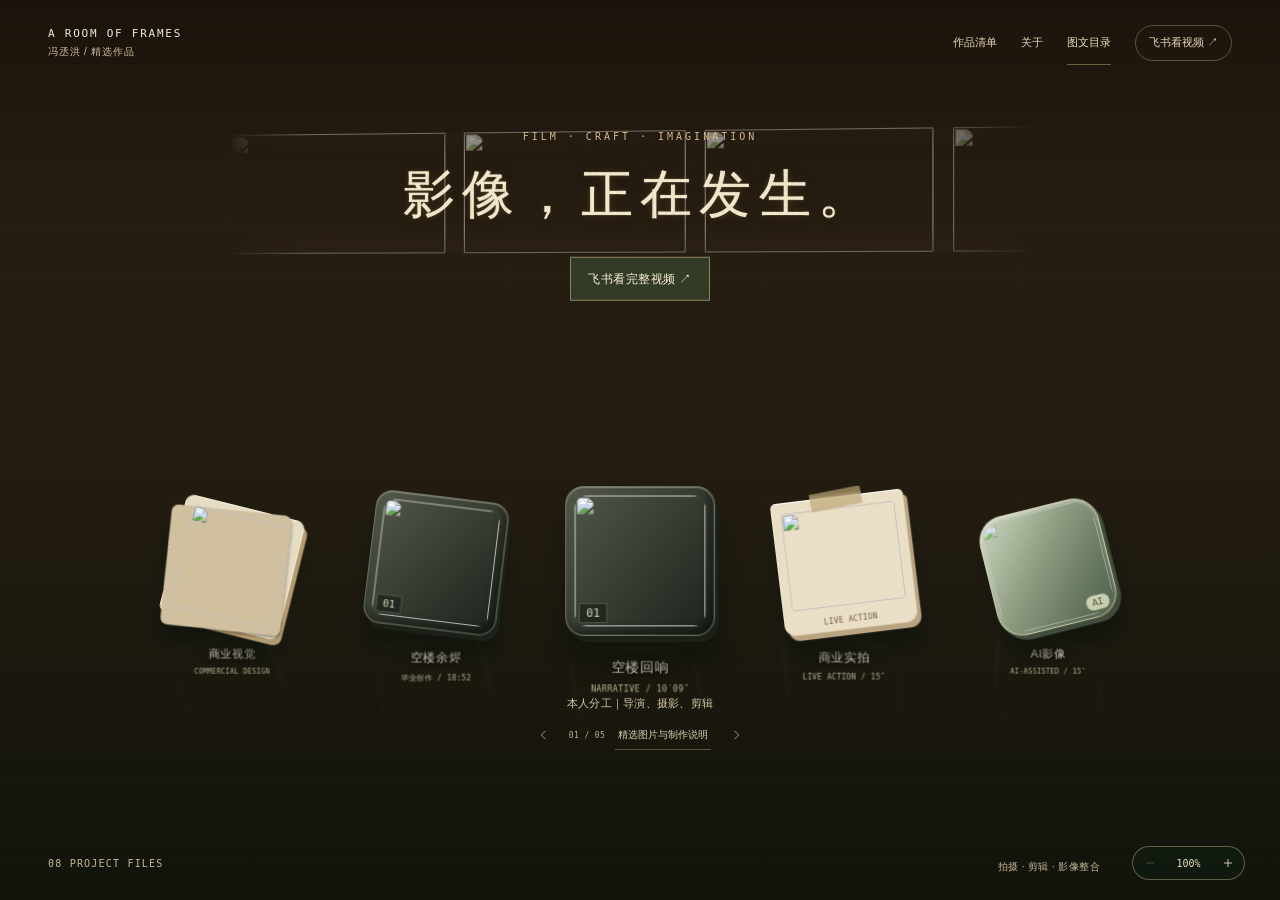
==== index.html @ 7d3e3000 "Add completed graduation film and expand Empty Building Echoes gallery" ====
<!doctype html>
<html lang="zh-CN">
<head>
<meta charset="utf-8"><meta name="viewport" content="width=device-width,initial-scale=1">
<meta name="description" content="冯丞洪的影像作品图片展：影视叙事、商业内容与真实分工，完整视频统一在飞书作品集观看。">
<meta name="robots" content="noindex,nofollow"><title>冯丞洪｜作品集</title>
<meta property="og:title" content="冯丞洪｜作品集">
<meta property="og:description" content="影视叙事、商业短视频与商品视觉，精选作品及本人分工。">
<meta property="og:type" content="website">
<meta property="og:locale" content="zh_CN">
<meta property="og:url" content="https://fengchenhhong-hub.github.io/dome/">
<meta property="og:image" content="https://fengchenhhong-hub.github.io/dome/assets/konglou-poster.jpg">
<style>
@font-face{font-family:ArchiveSerif;src:url('assets/portfolio-serif.woff2') format('woff2');font-display:swap}
:root{--night:#251f1b;--paper:#f1e8d8;--ink:#2e2a25;--muted:#736c61;--red:#8e3e32;--line:#cfc4b0;--sage:#9caa90;--serif:ArchiveSerif,'Songti SC',serif;--sans:-apple-system,BlinkMacSystemFont,'PingFang SC','Microsoft YaHei',sans-serif}
*{box-sizing:border-box}html{scroll-behavior:smooth;scroll-padding-top:85px}body{margin:0;background:var(--night);color:var(--paper);font-family:var(--sans);font-size:15px;line-height:1.75;background-image:radial-gradient(ellipse at 75% 4%,#75513d4f,transparent 38%)}button,a{-webkit-tap-highlight-color:transparent}button,input{font:inherit}a{color:inherit;text-underline-offset:5px}button{cursor:pointer}a:focus-visible,button:focus-visible{outline:3px solid #bd9b59;outline-offset:5px}button{color:inherit}img{display:block;max-width:100%}.wrap{max-width:1200px;margin:auto;padding:0 36px}.micro{font-size:10px;letter-spacing:.16em;font-weight:600}.mono{font-family:'SFMono-Regular',Consolas,monospace}.muted{color:var(--muted)}
nav{height:86px;display:flex;align-items:center;justify-content:space-between;border-bottom:1px solid #b7a38d38;gap:20px}.wordmark{text-decoration:none;display:flex;align-items:center;gap:13px;line-height:1.4}.wordmark strong{font-family:var(--serif);font-size:23px;font-weight:500}.wordmark span{font-size:9px;letter-spacing:.13em;color:#b5a795;border-left:1px solid #746657;padding-left:13px}.navlinks{display:flex;gap:27px;font-size:12px;color:#d7cbbc}.navlinks a{text-decoration:none}.navlinks a:hover{color:white}.edition{color:#ac9b86;font-size:11px}
.hero{min-height:610px;display:grid;grid-template-columns:1fr 1fr;align-items:center;gap:25px;padding:74px 0 60px;position:relative}.hero .kicker{display:flex;gap:12px;align-items:center;color:#c1a989}.kicker:before{content:'';width:28px;border-top:1px solid #b99c75}.hero h1{font-family:var(--serif);font-weight:500;font-size:clamp(40px,4.8vw,64px);line-height:1.3;letter-spacing:-.04em;margin:25px 0 23px}.hero p{font-size:14px;color:#c0b3a3;max-width:390px;margin:0 0 26px;line-height:1.95}.primary{display:inline-flex;align-items:center;justify-content:space-between;gap:38px;text-decoration:none;border-bottom:1px solid #bb9e7a;padding:7px 0 10px;font-size:13px}.primary span{font-size:22px;line-height:1}.hero .identity{color:#d9c7ad;font-size:15px;letter-spacing:.06em;margin:18px 0 -12px}.hero-foot{margin-top:33px;display:flex;gap:22px;color:#9d907f;font-size:11px}.archive{position:relative;min-height:440px;isolation:isolate}.folder{position:absolute;inset:45px 5px 14px 15px;background:#b69468;border-radius:3px 7px 7px 3px;transform:rotate(3deg);box-shadow:0 23px 45px #0005}.folder:before{content:'FCH / SELECTED WORKS';position:absolute;right:32px;top:-22px;background:#b69468;padding:6px 20px 14px;font-size:9px;letter-spacing:.13em;border-radius:6px 6px 0 0;color:#4b3824}.folder:after{content:'';position:absolute;inset:14px;border:1px solid #8e714b44}.photo{position:absolute;width:83%;top:55px;left:0;transform:rotate(-5deg);background:var(--paper);padding:9px 9px 42px;box-shadow:0 13px 30px #0005}.photo img{width:100%;height:242px;object-fit:cover;filter:saturate(.8)}.photo small{position:absolute;bottom:11px;left:15px;font:10px monospace;color:#6c6051;letter-spacing:.04em}.ticket{position:absolute;right:-8px;bottom:8px;transform:rotate(5deg);width:215px;background:#e9ddc5;color:#4b3b2b;border-left:7px solid var(--red);padding:16px 20px;box-shadow:0 6px 20px #0004}.ticket:before,.ticket:after{content:'';position:absolute;width:15px;height:15px;background:#72543b;border-radius:50%;right:-7px}.ticket:before{top:28px}.ticket:after{bottom:28px}.ticket em{font-family:var(--serif);font-size:27px;line-height:1.3;display:block;font-style:normal;margin:10px 0}.ticket .line{border-top:1px dashed #ab9679;margin:12px 0}.ticket small{font-size:10px}.clip{position:absolute;top:18px;left:50%;width:48px;height:21px;background:linear-gradient(#8b8374,#d8d0c0 40%,#5b554b);border:2px solid #4e4940;border-radius:4px;z-index:3;transform:rotate(-5deg)}.clip:before{content:'';position:absolute;left:13px;top:-17px;width:18px;height:20px;border:3px solid #a29988;border-radius:7px 7px 3px 3px}.archive-label{position:absolute;left:25px;bottom:20px;font:10px monospace;color:#543d28;letter-spacing:.07em}.stamp{color:var(--red);border:2px solid currentColor;padding:3px 10px;font-size:11px;letter-spacing:.13em;font-weight:650;transform:rotate(-7deg);display:inline-block}
.paper{color:var(--ink);background:var(--paper);position:relative;padding:35px 48px 50px;box-shadow:0 30px 75px #0003}.paper:before{content:'';position:absolute;left:20px;top:0;bottom:0;border-left:1px solid #c7b99780}.paper-top{display:flex;justify-content:space-between;align-items:center;padding:4px 0 21px;border-bottom:1px solid var(--line);gap:20px}.paper-top>span:last-child{color:var(--muted);font-size:11px}.section-title{display:flex;align-items:baseline;justify-content:space-between;gap:20px;margin:35px 0 24px}.section-title .title{display:flex;align-items:baseline;gap:17px}.section-title .n{font-size:12px;color:var(--red);font-family:monospace}.section-title h2{font-family:var(--serif);font-weight:500;font-size:30px;margin:0}.section-title .en{font-size:10px;color:#867b6b;letter-spacing:.09em}.film-stage{position:relative;border:0;background:#181b17;padding:0;width:100%;text-align:left;overflow:hidden}.film-stage img{width:100%;aspect-ratio:2.02;object-fit:cover;filter:saturate(.8)}.film-stage:after{content:'';position:absolute;inset:20% 0 0;background:linear-gradient(transparent,#070e0bd9)}.film-stage .screen-title{position:absolute;bottom:30px;left:32px;z-index:1;color:#fff8ea}.screen-title small{font:10px monospace;letter-spacing:.18em;color:#d1d2c6}.screen-title strong{font:38px var(--serif);display:block;margin-top:9px;font-weight:500}.screen-play{position:absolute;bottom:33px;right:32px;z-index:1;display:flex;gap:12px;align-items:center;color:white;font-size:12px}.play-circle{width:42px;height:42px;border:1px solid #e2dac7bb;border-radius:50%;display:grid;place-items:center;font-size:14px;transition:background .2s}.film-stage:hover .play-circle{background:#fff3}.film-detail{display:grid;grid-template-columns:1fr 1.4fr;gap:42px;margin:24px 0 34px}.film-detail h3{font-size:18px;margin:0 0 9px;font-weight:600}.meta{font-size:11px;color:var(--muted);margin:5px 0}.role-line{font-size:13px;border-top:1px solid var(--line);padding-top:13px;margin:16px 0 0}.film-detail .description{font-size:13px;margin:0;color:#625c52;line-height:1.95}.award{font-size:11px;color:var(--red);border-left:2px solid var(--red);padding-left:12px;margin-top:18px}.award strong{font-size:12px;font-weight:600;display:block}.competency{display:flex;gap:8px;flex-wrap:wrap;margin-top:16px}.competency span{font-size:10px;border:1px solid var(--line);padding:3px 9px}
.inprogress{display:grid;grid-template-columns:110px 1fr 170px;gap:26px;align-items:center;margin:30px 0 42px;padding:26px 0;border-top:1px solid var(--line);border-bottom:1px solid var(--line)}.slate{background:#31352d;color:#e1dfc8;padding:13px 12px;position:relative;aspect-ratio:1.15}.slate:before{content:'';display:block;height:14px;background:repeating-linear-gradient(120deg,#e0d9c5 0px,#e0d9c5 12px,#3b3b32 12px,#3b3b32 24px);margin:-13px -12px 14px}.slate b{font:22px var(--serif);font-weight:500}.slate small{display:block;font-size:8px;letter-spacing:.08em;margin-top:5px}.inprogress h3{font:25px var(--serif);font-weight:500;margin:0 0 3px}.inprogress p{font-size:12px;color:var(--muted);margin:3px 0}.progress-meta{align-self:center;text-align:right}.progress-meta .stamp{font-size:10px;transform:rotate(-5deg)}.progress-meta small{display:block;font-size:10px;color:var(--muted);margin-top:15px}
.commercial{border-top:1px solid var(--line);margin-top:35px;padding-top:1px}.short-grid{display:grid;grid-template-columns:1fr 1fr;gap:30px}.short{display:grid;grid-template-columns:132px 1fr;gap:19px;align-items:start}.short-poster{position:relative;padding:0;border:0;background:#332e27;overflow:hidden}.short-poster img{width:100%;aspect-ratio:9/16;object-fit:cover;transition:transform .4s}.short-poster:hover img{transform:scale(1.035)}.short-poster .play-circle{position:absolute;left:calc(50% - 21px);top:calc(50% - 21px);color:#fff;background:#0005}.short-info .micro{color:var(--red);font-size:9px;letter-spacing:.1em}.short h3{font:21px var(--serif);font-weight:500;line-height:1.6;margin:8px 0 9px}.short p{font-size:12px;color:#6b6255;line-height:1.9;margin:0 0 11px}.short .short-role{padding-top:10px;border-top:1px dashed #c7baa6;color:#463f35;font-size:11px}.label-ai{font-size:9px;border:1px solid #a99981;padding:2px 6px;display:inline-block;margin-bottom:8px;color:#75664d}
.visuals{margin-top:48px;padding-top:1px;border-top:1px solid var(--line)}.visual-intro{display:flex;justify-content:space-between;gap:45px;margin-bottom:23px;align-items:start}.visual-intro p{font-size:12px;color:#6b6255;max-width:540px;margin:0;line-height:1.9}.visual-intro .stat{white-space:nowrap;text-align:right;font-size:11px;color:var(--muted)}.stat strong{font:27px var(--serif);font-weight:500;color:var(--ink)}.gallery{display:grid;grid-template-columns:repeat(3,1fr);gap:20px}.gallery figure{margin:0}.gallery button{width:100%;padding:0;border:1px solid #d6cbb9;background:#fdf9ef;cursor:zoom-in}.gallery img{aspect-ratio:4/3;object-fit:contain;width:100%}.gallery figcaption{font-size:10px;color:var(--muted);margin-top:10px;display:flex;justify-content:space-between}.annotation{font-size:10px;color:#897e6c;margin-top:14px}.method{display:grid;grid-template-columns:1fr 2fr;gap:42px;border-top:1px solid var(--line);margin-top:38px;padding-top:24px}.method h2{font:22px var(--serif);font-weight:500;margin:0 0 8px}.method p{font-size:12px;color:#6b6255;line-height:1.9;margin:0}.method ol{list-style:none;padding:0;margin:0;display:flex;flex-wrap:wrap;gap:8px 15px;align-items:center;font-size:11px}.method li:not(:last-child):after{content:'→';padding-left:15px;color:#9b8c76}.method .tools{font-size:10px;margin-top:14px;color:#857866}.paper-bottom{margin-top:35px;padding-top:16px;border-top:1px solid var(--line);display:flex;justify-content:space-between;gap:15px;color:#8a7c67;font-size:10px}.footer{display:flex;justify-content:space-between;align-items:center;gap:30px;padding:30px 0 45px;font-size:10px;color:#a2927e}.footer a{text-decoration:none;border-bottom:1px solid #75614b}.footer p{margin:3px 0}.footer strong{font-size:11px;color:#c7b7a0;font-weight:400}
dialog{padding:0;border:1px solid #71614c;background:#1d1c19;color:var(--paper);max-width:min(1100px,95vw);width:100%;max-height:94dvh;box-shadow:0 35px 100px #0009}dialog::backdrop{background:#100e0be8}.modal-head{padding:15px 21px;border-bottom:1px solid #7c6d573d;display:flex;justify-content:space-between;align-items:center;gap:15px}.modal-head span{font-size:12px}.modal-head button{background:transparent;border:1px solid #665e50;padding:5px 12px;font-size:12px}.modal-body{display:flex;justify-content:center;min-height:100px}.modal-body img{max-height:76dvh;width:auto;object-fit:contain}.modal-note{font-size:11px;color:#b0a28f;margin:11px 20px}.modal-note a{margin-left:16px}.reduced-note{display:none}
@media(prefers-reduced-motion:reduce){html{scroll-behavior:auto}*,*:before,*:after{transition:none!important;animation:none!important}}
@media(max-width:900px){.wrap{padding:0 24px}.hero{min-height:550px;gap:20px}.archive{transform:scale(.9);transform-origin:center right}.paper{padding:28px 30px 38px}.paper:before{left:12px}.short{grid-template-columns:110px 1fr;gap:14px}.short-grid{gap:22px}.hero h1{font-size:49px}.hero p{font-size:13px}.ticket{right:-5px;width:188px}.photo img{height:210px}}
@media(max-width:650px){.wrap{padding:0 17px}nav{height:72px}.wordmark strong{font-size:21px}.wordmark span{display:none}.navlinks{font-size:11px;gap:17px}.navlinks a:last-child{display:none}.edition{display:none}.hero{grid-template-columns:1fr;gap:0;padding:37px 0 23px;min-height:0}.hero h1{font-size:44px;margin:19px 0}.hero p{max-width:350px;font-size:13px;margin-bottom:18px}.hero-foot{margin-top:20px;gap:16px}.archive{min-height:360px;transform:none;width:92%;margin:12px auto 0}.folder{inset:40px 0 17px 14px}.photo{top:49px;width:86%;padding-bottom:36px}.photo img{height:190px}.photo small{font-size:8px;bottom:11px}.ticket{width:165px;right:-8px;bottom:11px;padding:13px 14px}.ticket em{font-size:22px;margin:7px 0}.ticket small{font-size:8px}.ticket .line{margin:8px 0}.archive-label{font-size:8px;left:22px;bottom:28px}.clip{top:17px}.paper{padding:23px 20px 28px}.paper:before{left:9px}.paper-top{padding-bottom:17px;align-items:start}.paper-top .micro{font-size:9px;letter-spacing:.08em}.paper-top>span:last-child{font-size:9px;max-width:80px;text-align:right}.section-title{margin:25px 0 19px}.section-title h2{font-size:25px}.section-title .title{gap:12px}.section-title .en{font-size:8px}.film-stage img{aspect-ratio:1.5}.film-stage .screen-title{left:18px;bottom:20px}.screen-title small{font-size:8px}.screen-title strong{font-size:29px;margin-top:7px}.screen-play{right:17px;bottom:23px}.screen-play>span:first-child{display:none}.play-circle{width:35px;height:35px}.film-detail{grid-template-columns:1fr;gap:18px;margin:20px 0 25px}.film-detail h3{font-size:17px}.role-line{margin-top:12px;padding-top:10px}.film-detail .description{font-size:12px}.award{margin-top:14px}.inprogress{grid-template-columns:76px 1fr;gap:16px;padding:22px 0;margin:25px 0}.slate{padding:10px;aspect-ratio:1}.slate:before{margin:-10px -10px 10px;height:12px}.slate b{font-size:19px}.slate small{font-size:6px}.inprogress h3{font-size:23px}.inprogress p{font-size:11px}.progress-meta{grid-column:2;text-align:left;margin-top:-9px}.progress-meta .stamp{font-size:9px;transform:none;padding:2px 7px}.progress-meta small{display:inline;margin-left:9px;font-size:9px}.short-grid{grid-template-columns:1fr;gap:26px}.short{grid-template-columns:111px 1fr;gap:17px}.short h3{font-size:20px;margin:6px 0}.short p{font-size:11px}.commercial{margin-top:27px}.visuals{margin-top:32px}.visual-intro{display:block;margin-bottom:19px}.visual-intro .stat{text-align:left;margin-top:14px;font-size:10px}.stat strong{font-size:23px}.gallery{grid-template-columns:1fr;gap:20px}.gallery figcaption{font-size:11px}.annotation{font-size:9px}.method{grid-template-columns:1fr;gap:15px;margin-top:28px}.method ol{font-size:10px;gap:6px 11px}.method li:not(:last-child):after{padding-left:11px}.method .tools{font-size:9px}.paper-bottom{font-size:8px;gap:8px;margin-top:25px}.footer{align-items:start;padding:24px 0 31px;gap:18px;font-size:9px}.footer>div{max-width:200px}.modal-head{padding:12px 14px}.modal-head span{font-size:11px}.modal-note{font-size:10px}}
.cover .wrap{max-width:1400px;padding:0 55px}.cover nav,.cover main,.cover footer{display:none}.cover .hero{min-height:0;height:530px;padding:25px 0}.cover .hero h1{font-size:62px}.cover .archive{min-height:420px}.cover .hero-foot{margin-top:20px}.cover .primary{display:none}.cover .hero p{max-width:460px}.cover .hero .archive{transform:scale(.94)}.cover .hero p:not(.identity),.cover .hero-foot{display:none}.cover .hero h1{margin-top:30px}.cover .hero .identity{font-size:21px;margin:27px 0 0;color:#dbcbb5}.cover .hero .kicker{font-size:11px}.cover .hero{gap:30px}
.work-index{display:flex;gap:24px;align-items:center;flex-wrap:wrap;color:#cbbda9;padding:0 0 25px;font-size:12px}.work-index a{text-decoration:none;border-bottom:1px solid #82735c;padding:5px 0}.work-index span{font-size:10px;color:#9d8a73}.cover .work-index{display:none}@media(max-width:650px){.work-index{gap:4px 18px;padding:0 0 20px;font-size:12px}.work-index span{flex-basis:100%;margin-bottom:5px}.hero .identity{font-size:14px}.short p{font-size:13px;line-height:1.85}.short .short-role{font-size:12px}.annotation{font-size:11px}.method .tools{font-size:11px}.inprogress p{font-size:12px}.modal-head button{min-width:72px;min-height:44px}.modal-note{font-size:11px}.film-detail .description,.visual-intro p{font-size:13px}.gallery figcaption{font-size:12px}}
.cover .wrap{max-width:1840px;padding:0 70px}.cover .hero{height:400px;padding:22px 0;grid-template-columns:1fr 1fr}.cover .hero .archive{height:350px;min-height:350px;width:100%;max-width:620px;transform:none;margin:auto}.cover .photo{top:32px}.cover .photo img{height:200px}.cover .folder{inset:24px 15px 16px 20px}.cover .clip{top:0}.cover .ticket{width:195px;bottom:13px;right:0}.cover .hero .identity{font-size:26px;margin:22px 0 0}.cover .hero h1{font-size:64px;line-height:1.25;margin:22px 0 0}.cover .hero .kicker{font-size:12px}
</style>
<!-- Inlined from room.css, the editable room style source. Re-embed after editing that file. -->
<style id="room-critical-css">
.room{height:100svh;min-height:690px;position:relative;isolation:isolate;overflow:hidden;color:#f5ead8;background:#211a10}.room-backdrop{position:absolute;inset:-2%;z-index:-3;background:#271e12 url('assets/screening-room.jpg') center/cover no-repeat;transform:translate3d(var(--pan-x,0px),var(--pan-y,0px),0) scale(1.04);transition:transform 1.4s cubic-bezier(.2,.6,.2,1);will-change:transform}.room-backdrop canvas{width:100%;height:100%;display:block;opacity:0;transition:opacity .9s}.room-backdrop canvas.ready{opacity:1}.room:after{content:'';pointer-events:none;position:absolute;inset:0;z-index:-1;background:linear-gradient(#100c0785 0%,transparent 25%,#090e0625 55%,#081009b0 100%)}.room-top{position:absolute;top:0;left:0;width:100%;height:86px;padding:0 48px;display:flex;align-items:center;justify-content:space-between;gap:20px;z-index:8}.room-sign{font:11px monospace;letter-spacing:.16em;text-shadow:0 1px 8px #0009}.room-sign span{display:block;font:10px var(--sans);letter-spacing:.08em;margin-top:5px;color:#d4bfa0}.room-nav{display:flex;gap:24px;align-items:center}.room-nav button{background:none;border:0;padding:10px 0;color:#e4d3b8;font-size:11px;border-bottom:1px solid transparent}.room-nav button:hover,.room-nav button:focus-visible{border-bottom-color:#d3bc8a}.room-nav .view-toggle{border:1px solid #9d8d6680;padding:7px 13px;border-radius:30px;font-size:10px}.room-heading{position:absolute;top:24%;left:50%;transform:translate(-50%,-50%);text-align:center;white-space:nowrap;pointer-events:none}.room-heading .eyebrow{font:10px monospace;letter-spacing:.3em;color:#d3b890}.room-heading h1{font:clamp(32px,4.1vw,58px) var(--serif);font-weight:500;letter-spacing:.14em;margin:16px 0 11px;line-height:1.4;text-shadow:0 2px 12px #2b180c88}.room-heading p{font:12px var(--sans);color:#dcc4a1;letter-spacing:.12em;margin:0}.room-dock{position:absolute;top:54%;left:50%;transform:translateX(calc(-50% + var(--dock-x,0px))) translateY(var(--dock-y,0px));width:min(1070px,88%);display:flex;justify-content:space-between;align-items:start;gap:36px;perspective:1100px;transition:transform 1.2s cubic-bezier(.2,.6,.2,1)}.object{position:relative;width:152px;flex:0 1 152px;text-align:center;border:0;background:none;padding:0;overflow:visible;outline-offset:12px!important;--angle:0deg;--lift:0px;--pose-angle:var(--angle);--pose-tilt:0deg;--reflection-base-alpha:.16;--reflection-alpha:var(--reflection-base-alpha);--reflection-blur:2px}.object:nth-child(1){--angle:-7deg;transform:translateY(-10px)}.object:nth-child(2){--angle:4deg;transform:translateY(21px)}.object:nth-child(3){--angle:-3deg;transform:translateY(-5px)}.object:nth-child(4){--angle:7deg;transform:translateY(24px)}.object:nth-child(5){--angle:-5deg;transform:translateY(0)}.object-icon{display:block;height:142px;width:142px;max-width:100%;position:relative;margin:auto;transition:transform .65s cubic-bezier(.2,.9,.25,1),filter .5s;transform:rotate(var(--pose-angle)) translateY(var(--lift)) rotateX(var(--pose-tilt));transform-style:preserve-3d;filter:drop-shadow(0 21px 9px #0a110c85)}.object:hover,.object:focus-visible{--lift:-13px;--pose-angle:calc(var(--angle)*.4);--pose-tilt:4deg;--reflection-alpha:calc(var(--reflection-base-alpha)*.7);--reflection-blur:2.6px}.object:hover .object-icon,.object:focus-visible .object-icon{transform:rotate(var(--pose-angle)) translateY(var(--lift)) rotateX(var(--pose-tilt));filter:drop-shadow(0 31px 12px #0a110c75)}.object-title{display:block;font-size:13px;color:#f3e8d7;margin-top:23px;text-shadow:0 2px 6px #000c;letter-spacing:.04em;transition:transform .5s}.object-sub{font:9px monospace;letter-spacing:.06em;color:#c1b599;display:block;margin-top:4px}.object-hint{font-size:10px;color:#dbd5ae;display:block;margin-top:10px;opacity:0;transform:translateY(4px);transition:.4s}.object:hover .object-hint,.object:focus-visible .object-hint{opacity:1;transform:translateY(0)}.object-reflection{position:absolute;top:153px;left:calc(50% - 61px);height:115px;width:122px;opacity:var(--reflection-alpha);filter:blur(var(--reflection-blur));transition:opacity .65s cubic-bezier(.2,.9,.25,1),filter .65s cubic-bezier(.2,.9,.25,1);transform:scaleY(-1) skewX(-9deg);mask-image:linear-gradient(transparent 15%,#000 100%);-webkit-mask-image:linear-gradient(transparent 15%,#000 100%);pointer-events:none;z-index:-1}.object-reflection img{width:100%;height:100%;object-fit:cover;border-radius:19px;transform:rotate(var(--pose-angle)) translateY(calc(var(--lift)*.65)) rotateX(var(--pose-tilt));transform-origin:50% 50%;transition:transform .65s cubic-bezier(.2,.9,.25,1)}.icon-film{border-radius:18px;background:linear-gradient(130deg,#53584a,#1d231c);padding:8px;border:1px solid #c9c9a369;box-shadow:inset 0 1px 1px #fff5,inset -4px -5px 8px #0006,4px 6px 0 #1b2119}.icon-film img{width:100%;height:100%;object-fit:cover;border-radius:12px;filter:saturate(.75)}.icon-film:after{content:'01';position:absolute;left:12px;bottom:11px;font:11px monospace;background:#162118a8;padding:2px 6px;border:1px solid #b3bda34d;color:#e3dec6}.icon-real{padding:12px 10px 26px;border-radius:6px 6px 12px 12px;background:#eadfc6;box-shadow:4px 6px 0 #b9a380,inset 0 1px 1px #fff;}.icon-real img{width:100%;height:100%;object-fit:cover;border-radius:4px}.icon-real:before{content:'';position:absolute;width:55px;height:19px;background:#bda574aa;left:43px;top:-7px;transform:rotate(-4deg);backdrop-filter:blur(2px)}.icon-real:after{content:'LIVE ACTION';position:absolute;bottom:6px;left:0;right:0;font:8px monospace;color:#6d5b3f;letter-spacing:.05em}.icon-ai{border-radius:30px;overflow:hidden;border:1px solid #f8edbca3;padding:4px;background:linear-gradient(130deg,#b8c6a6,#5b6955);box-shadow:4px 6px 0 #414d3a,inset 0 2px 4px #fff8}.icon-ai img{border-radius:26px;width:100%;height:100%;object-fit:cover;opacity:.87}.icon-ai:before{content:'';position:absolute;inset:0;z-index:1;background:linear-gradient(130deg,#fff4,transparent 40%,#20371e33);pointer-events:none}.icon-ai:after{content:'AI';position:absolute;right:10px;bottom:8px;font:11px monospace;background:#e8ebcb;color:#495641;border-radius:8px;padding:2px 7px}.icon-visual{background:#e6dcc3;border:1px solid #faeed4;box-shadow:5px 6px 0 #b49c72;transform-origin:center;border-radius:10px;padding:10px}.icon-visual img{width:100%;height:100%;border-radius:5px;object-fit:cover}.icon-visual:before{content:'';position:absolute;inset:0;background:#d0c0a0;transform:translate(-6px,5px) rotate(-8deg);border-radius:8px;z-index:-1;box-shadow:1px 3px 3px #17160f55}.icon-production{height:128px;top:7px;transform-origin:center;border:1px solid #aaa37c;background:linear-gradient(140deg,#4b5141,#242b21);border-radius:5px;box-shadow:4px 5px 0 #182118,inset 0 1px 1px #ece5b343;padding:40px 14px 10px;text-align:left}.icon-production:before{content:'';position:absolute;left:-2px;right:-2px;top:0;height:24px;background:repeating-linear-gradient(120deg,#cabf9f 0,#cabf9f 15px,#2e3528 15px,#2e3528 30px);border:2px solid #2e3528;transform:rotate(-8deg);transform-origin:8px 50%;box-shadow:0 4px 7px #10140e88;border-radius:4px}.icon-production strong{font:25px var(--serif);font-weight:500;color:#ddd8bd}.icon-production small{display:block;font:8px monospace;color:#b4b798;margin-top:9px;letter-spacing:.04em}.production-dot{display:inline-block;width:4px;height:4px;background:#d8b16d;vertical-align:middle;margin-right:5px;border-radius:50%}.room-foot{position:absolute;left:48px;bottom:25px;right:48px;display:flex;justify-content:space-between;gap:24px;color:#c5b696;font-size:10px;letter-spacing:.04em}.room-foot span:first-child{font:10px monospace;letter-spacing:.12em}.room-hint{position:absolute;bottom:17%;left:50%;transform:translateX(-50%);font-size:10px;color:#c5c6a680;white-space:nowrap;pointer-events:none;transition:opacity .7s}.room-list{position:absolute;right:48px;top:72px;z-index:9;background:#eee4d0;color:#342e23;border:1px solid #d4bd92;padding:10px;box-shadow:0 10px 40px #0006;min-width:230px}.room-list[hidden]{display:none}.room-list button{display:block;background:transparent;border:0;text-align:left;width:100%;padding:12px 13px;font-size:12px;color:#554834}.room-list button:hover,.room-list button:focus{background:#d9c7a3}.room-list small{float:right;font-size:10px;color:#8a7757}.immersive .wrap{display:none}.immersive.list-mode .wrap{display:block}.immersive.list-mode .wrap nav,.immersive.list-mode .wrap .hero,.immersive.list-mode .wrap .work-index{display:none}.immersive.list-mode .room{height:86px;min-height:0;overflow:visible;background:#251f1b}.list-mode .room-backdrop,.list-mode .room-heading,.list-mode .room-dock,.list-mode .room-foot,.list-mode .room-hint{display:none}.immersive .modal-body{max-height:66dvh;overflow:auto}.panel-copy{padding:20px 24px 23px;border-top:1px solid #8d7d5f40;background:#eee6d6;color:#403a2d;display:grid;grid-template-columns:1fr 2fr;gap:28px}.panel-copy:empty{display:none}.panel-copy h3{font:21px var(--serif);margin:0 0 8px;font-weight:500}.panel-copy p{font-size:12px;line-height:1.8;margin:4px 0}.panel-copy small{font-size:10px;color:#81715a}.panel-copy strong{color:#845237;font-weight:500}.production-pane{padding:45px 45px 35px;background:radial-gradient(at top right,#74674a55,transparent),#262b22;width:100%;text-align:center}.production-pane .big-slate{width:110px;height:94px;margin:0 auto 30px;position:relative}.production-pane h2{font:38px var(--serif);font-weight:500;letter-spacing:.09em;margin:15px 0}.production-pane p{font-size:13px;color:#c7c1aa;margin:8px 0}.production-pane .stamp{color:#ceb17d;font-size:12px;transform:rotate(-3deg);margin:12px 0 20px}.gallery-pane{display:grid;grid-template-columns:repeat(3,1fr);gap:15px;padding:24px;background:#e9e0ce;width:100%;align-items:start}.gallery-pane figure{margin:0}.gallery-pane img{width:100%;height:auto}.gallery-pane figcaption{font-size:11px;color:#6f5d42;margin-top:10px}.room .object:focus-visible{outline:2px solid #e9d49e;border-radius:18px}.about-copy{padding:40px;max-width:650px;color:#ddd2bd}.about-copy h2{font:30px var(--serif);font-weight:500}.about-copy p{font-size:14px;line-height:1.9}.about-copy .micro{color:#ae9771}.room-paused .room-backdrop,.room-paused .room-dock{transition:none}
@media(max-width:900px){.room-dock{gap:22px;width:90%}.object{width:130px}.object-icon{width:120px;height:120px}.icon-production{height:109px}.icon-production strong{font-size:23px}.object-title{font-size:12px;margin-top:20px}.object-reflection{top:133px;left:calc(50% - 50px);width:100px;height:90px}.room-heading{top:27%}.room-nav{gap:18px}.room-top{padding:0 28px}.room-foot{left:28px;right:28px}.room-hint{bottom:14%}}
@media(max-width:650px){.room{min-height:950px;height:100svh;max-height:1100px}.room-top{height:75px;padding:0 22px}.room-sign{font-size:9px;letter-spacing:.12em}.room-sign span{font-size:9px}.room-nav{gap:15px}.room-nav button{font-size:10px;min-height:44px}.room-nav .about-btn{display:none}.room-nav .view-toggle{font-size:9px;padding:6px 10px}.room-heading{top:160px;white-space:normal;width:100%;padding:0 25px}.room-heading .eyebrow{font-size:9px}.room-heading h1{font-size:32px;letter-spacing:.1em;margin:13px 0}.room-heading p{font-size:11px;letter-spacing:.02em}.room-dock{top:282px;width:300px;max-width:92%;display:grid;grid-template-columns:1fr 1fr;gap:43px 35px;justify-items:center;transform:translateX(-50%);perspective:700px}.object{width:124px;max-width:100%;transform:none!important;--angle:0deg!important;--reflection-base-alpha:.13}.object-icon{width:106px;height:106px}.object:nth-child(2n){transform:translateY(14px)!important}.object:nth-child(5){grid-column:1/3;margin-top:-5px}.object-title{font-size:13px;margin-top:15px}.object-sub{font-size:8px}.object-hint{display:none}.object-reflection{top:115px;left:calc(50% - 44px);height:75px;width:88px}.icon-production{height:97px;top:4px;padding:36px 12px 6px}.icon-production:before{height:22px}.icon-production strong{font-size:21px}.icon-production small{font-size:7px;margin-top:6px}.icon-real{padding:9px 8px 22px}.icon-real:before{left:32px;width:44px;height:16px}.icon-real:after{font-size:7px}.icon-ai{border-radius:24px}.icon-ai img{border-radius:20px}.icon-visual{padding:8px}.room-foot{bottom:23px;left:22px;right:22px;font-size:9px;align-items:end}.room-foot span:first-child{font-size:8px;max-width:170px}.room-foot span:last-child{font-size:8px}.room-hint{display:none}.room-list{right:22px;top:67px}.panel-copy{grid-template-columns:1fr;gap:12px;padding:17px 20px}.panel-copy p{font-size:13px}.panel-copy h3{font-size:21px}.production-pane{padding:35px 20px 25px}.production-pane h2{font-size:31px}.gallery-pane{grid-template-columns:1fr;padding:18px}.gallery-pane img{max-height:340px;object-fit:contain}.gallery-pane figcaption{text-align:center;margin-bottom:12px}.immersive .modal-body{max-height:57dvh}.immersive dialog{max-height:92dvh;overflow:auto}.immersive .modal-head{position:sticky;top:0;background:#1d1c19;z-index:2}.immersive .modal-head span{font-size:11px}.immersive .modal-head button{min-width:65px;min-height:44px}.about-copy{padding:25px}.about-copy h2{font-size:26px}}
@media(prefers-reduced-motion:reduce){.room-backdrop,.room-dock,.object-icon,.object-hint,.object-reflection,.object-reflection img{transition:none!important}.room .object,.room .object:hover,.room .object:focus-visible{--lift:0px;--pose-angle:var(--angle);--pose-tilt:0deg;--reflection-alpha:var(--reflection-base-alpha);--reflection-blur:2px}.room .object .object-icon,.room .object .object-reflection img{transform:rotate(var(--angle))}}

.cover .room{display:none}

.object[data-case="film"] .icon-film img,.object[data-case="film"] .object-reflection img{object-position:67% 50%}

/* One lamp clock lights the wall, titles and grain together. */
.room-heading{filter:brightness(var(--lamp,1));color:#f4e9ce;transform:translate(calc(-50% + var(--gate-x,0px)),calc(-50% + var(--gate-y,0px)))}
.room-heading h1{position:relative;text-shadow:0 0 1px #fff7d9b3,0 0 9px #f3d59425,0 2px 12px #2b180c70}
.projection-title{filter:blur(.16px)}
.projection-grain{position:absolute;inset:0;color:transparent;pointer-events:none;user-select:none;overflow:hidden}
.projection-grain:after{content:attr(data-ink);color:transparent;background:repeating-radial-gradient(ellipse at 20% 40%,#46351cd9 0 .5px,transparent .7px 2px);background-size:7px 5px;background-position:var(--grain-x,0px) var(--grain-y,0px);-webkit-background-clip:text;background-clip:text;opacity:.27}
@media(prefers-reduced-motion:reduce){.room-heading{filter:none;transform:translate(-50%,-50%)}.projection-grain{display:none}}
/* Water-plane motion stays on the outer mask; the image mirrors the shared object pose. */
.object-reflection{transform:translateX(var(--reflection-x,0px)) scaleY(-1) skewX(calc(-9deg + var(--reflection-skew,0deg)))}
.icon-ai img,.object[data-case="ai"] .object-reflection img{object-position:50% 32%}
@media(prefers-reduced-motion:reduce){.object-reflection{transform:scaleY(-1) skewX(-9deg)}}

/* Direct HTML entry remains usable even when enhancement scripts fail. */
.room-nav .lite-entry{color:#efdfbe;font-size:11px;text-decoration:none;padding:10px 0;border-bottom:1px solid #bfa67980;white-space:nowrap;min-height:44px;display:inline-flex;align-items:center}
.room-nav .lite-entry:hover,.room-nav .lite-entry:focus-visible{color:#fff6dd;border-bottom-color:#fff0ca}
.no-script-note{position:absolute;top:88px;left:24px;right:24px;z-index:9;text-align:center;font-size:12px;color:#f4e5c8}
@media(max-width:650px){.room-nav{gap:11px}.room-nav .lite-entry{font-size:10px}.room-top{padding-left:18px;padding-right:18px}.room-sign{max-width:119px}.no-script-note{top:85px;font-size:11px}}

.room-nav a.view-toggle{display:inline-flex;align-items:center;min-height:36px;color:#e4d3b8;text-decoration:none;white-space:nowrap}

@media(min-width:651px){.room-hint{bottom:9%}}

.modal-note .domestic-watch{display:inline-flex;align-items:center;min-height:40px;padding:5px 12px;border:1px solid #b9b28c;color:#f4ebd5;border-radius:4px;background:#3e4937;text-decoration:none}.modal-note .domestic-watch:hover,.modal-note .domestic-watch:focus-visible{background:#506047}

/* Picture exhibition: video viewing stays at the established Feishu entrance. */
.room-heading{width:min(94%,760px);white-space:normal}.room-heading p{letter-spacing:.04em}.room-heading .room-watch{display:inline-flex;pointer-events:auto;align-items:center;justify-content:center;min-height:44px;margin-top:15px;padding:5px 17px;border:1px solid #c5b38799;background:#34412bd9;color:#fff2d7;text-decoration:none;font:12px var(--sans);letter-spacing:.04em}.room-heading .room-watch:hover,.room-heading .room-watch:focus-visible{background:#47563a;border-color:#f4dfa8}.room-nav .view-toggle{font-size:11px}.room-nav a{white-space:nowrap}.room-nav .lite-entry{font-size:11px}
.modal-note{display:flex;align-items:center;flex-wrap:wrap;gap:8px 16px;min-height:44px;margin:10px 20px;color:#d6c8af}.modal-note a{margin-left:0}.modal-note .domestic-watch{display:inline-flex;align-items:center;justify-content:center;min-height:44px;padding:7px 16px;border:1px solid #b9b28c;color:#fff5df;background:#3e4937;text-decoration:none}.modal-note .domestic-watch:hover,.modal-note .domestic-watch:focus-visible{background:#536347}.gallery-route-note{font-size:11px;color:#d4c4a9}.case-gallery{width:100%;min-width:0;padding:0 20px 19px;background:#191c17}.case-gallery figure{margin:0;min-width:0}.case-gallery .gallery-photo-link{display:block;margin:0 auto;max-width:900px;background:#10130f;cursor:zoom-in}.case-gallery .gallery-photo{display:block;width:100%;max-width:100%;height:auto;aspect-ratio:16/9;max-height:50dvh;object-fit:contain}.case-gallery[data-layout="portrait"] .gallery-photo-link{max-width:300px}.case-gallery[data-layout="portrait"] .gallery-photo{aspect-ratio:9/16;max-height:49dvh}.case-gallery figcaption{font-size:12px;line-height:1.7;color:#e5d6bc;text-align:center;padding:10px 4px 5px;min-height:36px}.gallery-controls{display:flex;justify-content:center;align-items:center;gap:16px;margin:5px 0 13px}.gallery-controls button{min-height:42px;min-width:66px;background:transparent;border:1px solid #7c745b;color:#eadcbd;font-size:12px;padding:6px 12px}.gallery-controls button:hover,.gallery-controls button:focus-visible{background:#36412d}.gallery-count{font:11px monospace;color:#c3b18c;min-width:45px;text-align:center}.gallery-thumbs{display:grid;grid-template-columns:repeat(4,minmax(0,1fr));gap:10px;max-width:900px;margin:0 auto}.gallery-thumbs button{min-width:0;padding:0;background:#24271f;border:1px solid #6a644f;color:#dfd0b2;text-align:left}.gallery-thumbs img{display:block;aspect-ratio:16/9;width:100%;height:auto;max-height:95px;object-fit:cover}.gallery-thumbs span{display:block;padding:6px 8px;font-size:11px;line-height:1.5;overflow-wrap:anywhere}.gallery-thumbs button[aria-pressed="true"]{border-color:#ecd6a5;outline:1px solid #ecd6a5}.gallery-thumbs button:focus-visible,.gallery-controls button:focus-visible{outline:2px solid #f5e3b4;outline-offset:3px}.gallery-pane button{display:block;width:100%;border:0;background:none;padding:0;color:inherit;cursor:zoom-in}.gallery-pane button:focus-visible{outline:2px solid #805f38;outline-offset:4px}.image-original-link{font-size:12px}.more-films{margin:30px 0;display:grid;grid-template-columns:repeat(3,minmax(0,1fr));gap:20px}.more-film{min-width:0}.more-film button{display:block;width:100%;padding:0;border:0;background:#292c23;color:inherit;text-align:left}.more-film img{width:100%;aspect-ratio:16/9;object-fit:cover}.more-film h3{font:22px var(--serif);font-weight:500;margin:12px 0 4px}.more-film p{font-size:12px;color:#6b6255;line-height:1.85;margin:5px 0}.more-film .role-line{font-size:11px}.more-film .film-open{display:block;font-size:11px;color:#eee0c3;padding:9px 12px}.more-film button:hover .film-open,.more-film button:focus-visible .film-open{background:#425039}
@media(max-width:650px){.room-top{gap:10px}.room-sign{max-width:100px}.room-nav{gap:9px}.room-nav .view-toggle{font-size:10px;padding:6px 9px;min-height:44px}.room-nav .lite-entry{font-size:10px}.room-heading{top:162px;padding:0 20px}.room-heading p{font-size:11px;letter-spacing:0}.room-heading .room-watch{font-size:11px;min-height:42px;margin-top:12px;padding:4px 13px}.room-heading h1{margin-bottom:8px}.room-dock{top:307px}.room{min-height:980px}.modal-note{margin:9px 14px;gap:7px 12px}.gallery-route-note{font-size:11px}.case-gallery{padding:0 13px 15px}.case-gallery .gallery-photo{max-height:34dvh}.case-gallery[data-layout="portrait"] .gallery-photo{max-height:36dvh}.gallery-thumbs{grid-template-columns:repeat(2,minmax(0,1fr));gap:9px}.gallery-thumbs img{max-height:85px}.gallery-thumbs span{font-size:11px}.case-gallery figcaption{font-size:12px}.gallery-controls{margin:3px 0 10px;gap:12px}.gallery-controls button{min-height:44px}.more-films{grid-template-columns:1fr;gap:25px}.more-film h3{font-size:23px}.more-film p{font-size:13px}.immersive .modal-body{max-height:55dvh}.immersive .modal-head{position:sticky;top:0;z-index:3}}
@media(max-width:380px){.room-sign{max-width:89px}.room-sign span{font-size:8px}.room-nav{gap:7px}.room-nav .view-toggle{font-size:9px;padding-inline:7px}.room-nav .lite-entry{font-size:9px}.room-nav button{font-size:9px}}

.gallery-thumb-section+.gallery-thumb-section{margin-top:20px;padding-top:15px;border-top:1px solid #726a514d}.gallery-thumb-section h4{font-size:12px;color:#e5d4b1;font-weight:500;letter-spacing:.04em;max-width:900px;margin:9px auto 12px}.gallery-thumb-section:only-child h4{margin-top:0}.commercial-poster{display:grid;grid-template-columns:180px 1fr;gap:25px;align-items:center;margin-top:24px}.commercial-poster button{padding:0;border:0;background:#eee8d8;cursor:zoom-in}.commercial-poster img{width:100%;max-height:260px;object-fit:contain}.commercial-poster h3,.visual-project h3{font:22px var(--serif);font-weight:500;margin:8px 0}.commercial-poster p,.visual-project>p{font-size:12px;color:#6b6255;line-height:1.85}.visual-project{margin-top:30px;padding-top:22px;border-top:1px solid var(--line)}.bracelet-gallery{grid-template-columns:repeat(2,minmax(0,1fr));max-width:700px;margin-top:18px}
@media(max-width:650px){.commercial-poster{grid-template-columns:112px 1fr;gap:18px}.commercial-poster h3,.visual-project h3{font-size:21px}.commercial-poster p,.visual-project>p{font-size:13px}.bracelet-gallery{grid-template-columns:1fr}.gallery-thumb-section h4{font-size:12px}}

</style>

<style data-source="preview.css?v=12r3">
.room-world{position:absolute;inset:0;isolation:isolate;transform-origin:50% 50%;will-change:transform}.room-top{z-index:30}.room-foot{z-index:25}.room-list{z-index:40}.room-hint{display:none!important}.room-world .room-heading{z-index:5}.room-world .room-dock{z-index:6}.room-world .room-backdrop{z-index:0}.room-watch{position:relative;z-index:3}.room-world .room-dock .object{transform-style:preserve-3d} @media(prefers-reduced-motion:reduce){.room-world{will-change:auto}}

.room::after{display:none}.room-world::after{content:'';pointer-events:none;position:absolute;inset:0;background:linear-gradient(#100c0785 0%,transparent 25%,#090e0625 55%,#081009b0 100%);z-index:1;pointer-events:none}

</style><style data-source="projection.css?v=12r3">
/* Light-memory layer: photographs projected into the quiet wall, not new objects. */
/* Behind the headline: brighter than before, with soft edges rather than a wall panel. */
.memory-projection{position:absolute;left:18%;width:60%;top:14%;height:120px;z-index:2;overflow:hidden;pointer-events:auto;opacity:.61;mix-blend-mode:screen;filter:saturate(.56) sepia(.12) contrast(1.14);transform:perspective(1100px) rotateY(-4deg) skewY(-.4deg);transform-origin:0 50%;mask-image:linear-gradient(90deg,transparent,#000 10%,#000 87%,transparent);-webkit-mask-image:linear-gradient(90deg,transparent,#000 10%,#000 87%,transparent)}
.memory-projection::after{content:'';position:absolute;inset:0;background:linear-gradient(180deg,#211a1050,transparent 17%,transparent 80%,#211a1060);pointer-events:none}
.memory-projection-track{height:100%;display:flex;width:max-content;animation:studio-memory-scroll var(--memory-duration,36s) linear infinite;will-change:transform}
.memory-projection-strip{height:100%;display:flex;gap:18px;padding-right:18px;flex:none}
.memory-frame{display:block;height:100%;width:var(--memory-frame-width,210px);padding:0;border:0;border-radius:1px;background:transparent;flex:none;cursor:pointer;overflow:hidden;transition:filter .22s,opacity .22s}
.memory-frame img{display:block;height:100%;width:100%;object-fit:cover;border:0;opacity:1;filter:blur(.12px);pointer-events:none}
.memory-frame:hover,.memory-frame:focus-visible{filter:brightness(1.35);outline:1px solid #ead6aa;outline-offset:-1px}
.memory-projection.is-paused .memory-projection-track{animation-play-state:paused}
.memory-projection.is-unavailable,.list-mode .memory-projection,.chapter-mode .memory-projection{display:none}
@keyframes studio-memory-scroll{to{transform:translate3d(-50%,0,0)}}
/* The projected letters lose light only inside the passing pointer's soft shadow.
   h1 owns both the title and grain, so neither can remain above the occlusion. */
.room-heading .projection-copy-shadowed{mask-image:radial-gradient(ellipse var(--projection-shadow-rx,38px) var(--projection-shadow-ry,38px) at var(--projection-shadow-x,-1000px) var(--projection-shadow-y,-1000px),transparent 0%,#0000000a 28%,#00000050 58%,#000 100%);-webkit-mask-image:radial-gradient(ellipse var(--projection-shadow-rx,38px) var(--projection-shadow-ry,38px) at var(--projection-shadow-x,-1000px) var(--projection-shadow-y,-1000px),transparent 0%,#0000000a 28%,#00000050 58%,#000 100%);mask-repeat:no-repeat;-webkit-mask-repeat:no-repeat}
.studio-lamp-switch{position:absolute;z-index:9;padding:0;border:0;background:transparent;border-radius:16%;cursor:pointer;touch-action:manipulation;outline-offset:4px}
.studio-lamp-switch:focus-visible{outline:1px solid #f5e5bf}
/* Match the photographed shade opening (about 78 x 8 source pixels), not a bulb sphere. */
.lamp-source-halo{position:absolute;left:20%;top:76%;width:60%;height:8%;border-radius:50%;background:radial-gradient(ellipse,#f3d8a580 0%,#e9c68142 45%,transparent 76%);filter:blur(.4px);opacity:0;transition:opacity .3s ease;pointer-events:none}
.studio-lamp-switch:hover .lamp-source-halo{opacity:.4}
.room[data-light-mode='cool'] .lamp-source-halo{background:radial-gradient(ellipse,#d8f7efb8 0%,#8ac9bf85 42%,transparent 77%);opacity:.85}
.studio-lamp-wash{position:absolute;inset:0;z-index:1;pointer-events:none;opacity:0;background:radial-gradient(ellipse var(--lamp-wash-width,130px) var(--lamp-wash-height,220px) at var(--lamp-wall-x,89%) var(--lamp-spill-y,35%),#327e7f50,transparent 76%),radial-gradient(ellipse var(--lamp-pool-width,145px) var(--lamp-pool-height,65px) at var(--lamp-wall-x,89%) var(--lamp-pool-y,85%),#53a3a538,transparent 80%);mask-image:linear-gradient(180deg,transparent 0,transparent calc(var(--lamp-wall-y,20%) - 5px),#000 calc(var(--lamp-wall-y,20%) + 12px),#000 100%);-webkit-mask-image:linear-gradient(180deg,transparent 0,transparent calc(var(--lamp-wall-y,20%) - 5px),#000 calc(var(--lamp-wall-y,20%) + 12px),#000 100%);mix-blend-mode:color;transition:opacity .9s ease}
.room[data-light-mode='cool'] .studio-lamp-wash{opacity:1}
.lamp-mobile-art{display:none}
.studio-sr-only{position:absolute!important;width:1px!important;height:1px!important;padding:0!important;overflow:hidden!important;clip-path:inset(50%)!important;white-space:nowrap!important;border:0!important}
.studio-motion-paused .room-backdrop,.studio-motion-paused .room-heading,.studio-motion-paused .object-reflection,.studio-motion-paused .object-reflection img{transition:none!important}
@media(max-width:900px){.memory-projection{left:13%;width:65%;opacity:.57}}
@media(max-width:650px){.memory-projection{left:7%;width:86%;opacity:.48;transform:skewY(-.4deg)}.memory-projection-strip{gap:10px;padding-right:10px}.studio-lamp-switch.is-mobile-lamp{border-radius:0;outline-offset:0;overflow:visible}.lamp-mobile-art{display:block;position:absolute;top:var(--mobile-art-top,-92px);left:0;width:100%;height:var(--mobile-art-height,132.82px);pointer-events:none;background:url('assets/screening-room.jpg') 88.5621% 0/1177.4648% 409.1304% no-repeat;mask-image:linear-gradient(90deg,transparent,#000 17%,#000 83%,transparent);-webkit-mask-image:linear-gradient(90deg,transparent,#000 17%,#000 83%,transparent)}.studio-lamp-switch.is-mobile-lamp .lamp-source-halo{left:23.24%;top:var(--mobile-glow-top,31.58px);width:53.52%;height:var(--mobile-glow-height,4.62px)}}

@media(prefers-reduced-motion:reduce){.memory-projection-track{animation:none!important;transform:none!important}.studio-lamp-wash,.lamp-source-halo{transition:none}.memory-projection{opacity:.52}}

</style><style data-source="studio-controls.css?v=12r3">
/* Preserve the v10 room; only the work-selection band gains a shallow arc. */
.studio-enhanced .room-world{position:absolute;inset:0;transform-origin:0 0;transform:translate3d(var(--scene-x,0px),var(--scene-y,0px),0) scale(var(--scene-scale,1));transition:transform .18s cubic-bezier(.16,1,.3,1);touch-action:pan-y}
.studio-enhanced .room-dock{display:block;top:54%;left:50%;height:218px;width:min(1080px,94%);max-width:none;transform:translateX(calc(-50% + var(--dock-x,0px))) translateY(var(--dock-y,0px));perspective:1300px;isolation:isolate}
.studio-enhanced .room-dock>.object{position:absolute;top:0;left:50%;width:152px;max-width:none;margin:0;--angle:var(--arc-angle,0deg)!important;--pose-angle:var(--angle);z-index:var(--arc-depth,1);transform:translateX(calc(-50% + var(--arc-x,0px))) translateY(var(--arc-y,0px)) scale(var(--arc-scale,1))!important;transform-origin:50% 0;transition:transform .6s cubic-bezier(.16,1,.3,1);opacity:1;filter:none;cursor:pointer}
.studio-enhanced .room-dock>.object:hover,.studio-enhanced .room-dock>.object:focus-visible{--lift:-5px;--pose-angle:calc(var(--angle)*.75);--pose-tilt:2deg}
.studio-enhanced .room-dock>.object[data-arc-hidden=true]{visibility:hidden;pointer-events:none}
.studio-enhanced .object-icon{height:142px;width:142px}
.studio-enhanced .object-title{margin-top:19px}
.studio-enhanced .object-sub{font-size:8px;letter-spacing:.045em}
.studio-enhanced .object-hint{display:none}
.studio-enhanced .object-reflection{top:153px;left:calc(50% - 61px);height:115px;width:122px}
.studio-enhanced .room-dock>.object:focus-visible{outline:1px solid #eee1b5;outline-offset:10px!important;border-radius:3px}
.studio-selection{position:absolute;top:calc(54% + 208px);left:50%;width:min(680px,82%);transform:translateX(-50%);text-align:center;color:#e7d7b9;pointer-events:auto;z-index:4}
.studio-selected-title{font:12px var(--sans);letter-spacing:.06em;margin:0 0 6px;color:#f3e4c9}
.studio-selected-role{font:11px/1.65 var(--sans);letter-spacing:.025em;margin:0;color:#d8c8a9;min-height:19px}
.studio-selection-actions{display:flex;align-items:center;justify-content:center;gap:10px;margin-top:7px}
.studio-selection button{color:#ddd1b3;background:none;border:0;cursor:pointer;min-height:30px}
.studio-selection .studio-case-detail{font:10px var(--sans);padding:5px 3px;border-bottom:1px solid #cbbb9061}
.studio-selection .studio-case-detail:hover,.studio-selection .studio-case-detail:focus-visible{color:#fff0cf;border-bottom-color:#f2dfaf}
.studio-card-step{display:inline-flex;align-items:center;justify-content:center;width:30px;padding:0;opacity:.85}
.studio-card-step:hover,.studio-card-step:focus-visible{opacity:1}
.studio-card-count{font:8px monospace;color:#bcb294;letter-spacing:.05em}
.studio-motion-toggle{margin-top:6px;padding-top:12px!important;border-top:1px solid #b9aa7740!important;color:#e3d5ad!important}
.studio-zoom{position:absolute;right:35px;bottom:20px;display:flex;align-items:center;gap:0;z-index:12;border:1px solid #cfc29569;border-radius:24px;background:#11201582;color:#e7dcc0;overflow:hidden}
.studio-zoom button{border:0;background:transparent;color:inherit;font:10px monospace;min-width:33px;min-height:32px;padding:5px 7px;display:inline-flex;align-items:center;justify-content:center;cursor:pointer}
.studio-zoom .studio-zoom-reset{min-width:45px}
.studio-zoom button:hover,.studio-zoom button:focus-visible{background:#59644159;color:#fff2d2}
.studio-zoom button:disabled{opacity:.32;cursor:default;background:none}
.studio-enhanced .room-foot{right:180px}
.studio-sr-only{position:absolute!important;width:1px!important;height:1px!important;padding:0!important;margin:-1px!important;overflow:hidden!important;clip:rect(0,0,0,0)!important;white-space:nowrap!important;border:0!important}
.list-mode .studio-selection,.list-mode .studio-zoom{display:none}
.studio-motion-paused .room-dock,.studio-motion-paused .room-backdrop,.studio-motion-paused .object-icon,.studio-motion-paused .object-reflection img{transition:none!important}
.studio-motion-paused .object:hover,.studio-motion-paused .object:focus-visible{--lift:0px;--pose-tilt:0deg;--pose-angle:var(--angle)}
.studio-reduced-motion .room-world,.studio-reduced-motion .room-dock,.studio-reduced-motion .room-dock>.object{transition:none!important}
@media(max-width:1000px) and (min-width:651px){.studio-enhanced .room-dock>.object{width:130px}.studio-enhanced .object-icon{height:120px;width:120px}.studio-enhanced .object-reflection{top:133px;left:calc(50% - 50px);height:90px;width:100px}.studio-selection{top:calc(54% + 195px);width:66%}.studio-selected-role{font-size:10px}.studio-enhanced .room-foot span:last-child{display:none}}
@media(max-width:650px){.room.studio-enhanced{min-height:850px;max-height:none}.studio-enhanced .room-dock{top:53%;width:100%;height:184px;display:block;max-width:none;gap:0;transform:translateX(-50%);perspective:950px}.studio-enhanced .room-dock>.object{width:124px;max-width:none;--reflection-base-alpha:.13;grid-column:auto}.studio-enhanced .object-icon{height:112px;width:112px}.studio-enhanced .icon-production{height:103px;padding-top:37px}.studio-enhanced .object-reflection{top:122px;left:calc(50% - 47px);height:83px;width:94px}.studio-enhanced .object-title{font-size:12px;margin-top:17px}.studio-enhanced .object-sub{font-size:7px;white-space:nowrap}.studio-selection{top:calc(53% + 181px);width:min(320px,86%)}.studio-selected-title{font-size:11px}.studio-selected-role{font-size:10px;line-height:1.6;min-height:32px}.studio-selection-actions{gap:7px;margin-top:4px}.studio-selection button{min-height:38px}.studio-selection .studio-case-detail{font-size:10px}.studio-card-step{width:36px}.studio-zoom{right:18px;bottom:20px}.studio-zoom button{min-height:38px;min-width:34px}.studio-zoom .studio-zoom-reset{min-width:43px}.studio-enhanced .room-foot{right:155px;left:20px}.studio-enhanced .room-foot span:last-child{display:none}}
@media(prefers-reduced-motion:reduce){.studio-enhanced .room-world,.studio-enhanced .room-dock,.studio-enhanced .room-dock>.object{transition:none!important}}

/* The card already names the current project; avoid a second visible title. */
.studio-selected-title{position:absolute;width:1px;height:1px;overflow:hidden;clip-path:inset(50%)}

/* A paused/reduced-motion room still selects and opens, without hover lifting. */
.studio-motion-paused.studio-enhanced .room-dock>.object:hover,.studio-motion-paused.studio-enhanced .room-dock>.object:focus-visible,.studio-reduced-motion.studio-enhanced .room-dock>.object:hover,.studio-reduced-motion.studio-enhanced .room-dock>.object:focus-visible{--lift:0px;--pose-angle:var(--angle);--pose-tilt:0deg}
@media(prefers-reduced-motion:reduce){.studio-enhanced .room-dock>.object:hover,.studio-enhanced .room-dock>.object:focus-visible{--lift:0px;--pose-angle:var(--angle);--pose-tilt:0deg}}

</style><style data-source="chapter-view.css?v=12r3">
/* An image-led chapter replaces the image dialog; the room remains the entrance. */
.chapter-view[hidden]{display:none!important}
body.chapter-mode{background:#eee5d5;color:#2e2a25;background-image:none}
.chapter-mode .room,.chapter-mode>.wrap{display:none!important}
.chapter-view{min-height:100svh;background:#f1e8d8;color:#2e2a25;padding-bottom:1px;overflow-wrap:anywhere}
.chapter-toolbar{position:relative;background:#eee5d5;border-bottom:1px solid #cfc4b0}
.chapter-toolbar-inner{max-width:1180px;margin:auto;min-height:75px;padding:0 42px;display:flex;align-items:center;justify-content:space-between;gap:25px}
.chapter-toolbar-label{font:11px var(--sans);letter-spacing:.12em;color:#6a6254}
.chapter-back{display:inline-flex;align-items:center;gap:10px;min-height:44px;padding:7px 0;border:0;background:transparent;color:#35432f;font-size:13px;text-align:left;cursor:pointer}
.chapter-back::before{content:'';width:14px;height:10px;border-left:1px solid currentColor;border-bottom:1px solid currentColor;transform:rotate(45deg) scale(.7);margin-right:2px}
.chapter-back:hover{color:#6b4932}
.chapter-view .chapter-toolbar-watch{font-size:12px;min-height:38px;padding:6px 13px;background:transparent;border:1px solid #a39d85;color:#35432f}
.chapter-nav{height:auto;min-height:53px;margin:0 auto;border:0;max-width:1180px;padding:0 42px;display:flex;align-items:center;justify-content:flex-start;gap:28px;overflow-x:auto;scrollbar-width:thin}
.chapter-nav button{flex:none;border:0;border-bottom:2px solid transparent;background:transparent;color:#6a6254;padding:12px 0 10px;min-height:49px;font-size:12px;white-space:nowrap;cursor:pointer}
.chapter-nav button[aria-current=page]{color:#2f432c;border-bottom-color:#4d5b3d}
.chapter-nav button:hover{color:#273b25}
.chapter-content{max-width:1180px;margin:auto;padding:39px 42px 0}
.chapter-intro{margin:0 0 30px;display:flex;align-items:baseline;justify-content:space-between;gap:35px}
.chapter-intro h1{font:42px/1.3 var(--serif);font-weight:500;letter-spacing:.04em;margin:0;color:#2e3328}
.chapter-intro h1:focus{outline:none}
.chapter-intro-note{font-size:12px;color:#6c6354;line-height:1.8;margin:0;max-width:440px}
.chapter-work{padding:31px 0 37px;border-top:1px solid #cfc4b0;scroll-margin-top:25px}
.chapter-work-featured{padding-top:0;border-top:0}
.chapter-work-lead{display:grid;grid-template-columns:minmax(0,1.6fr) minmax(245px,.9fr);gap:32px;align-items:center}
.chapter-photo{margin:0;min-width:0}
.chapter-photo-original{display:block;min-width:0;text-decoration:none;background:#252b22}
.chapter-photo img{display:block;max-width:100%;width:100%;height:auto;max-height:580px;object-fit:contain;background:#252b22}
.chapter-photo figcaption{font-size:11px;color:#706758;margin-top:8px;line-height:1.6}
.chapter-work-copy{min-width:0;max-width:390px}
.chapter-featured-label{font-size:11px;letter-spacing:.06em;color:#746145;margin:0 0 8px}
.chapter-work h2{font:29px/1.4 var(--serif);font-weight:500;color:#2e3328;margin:0 0 9px}
.chapter-work-meta{font-size:12px;color:#716655;line-height:1.7;margin:0 0 17px}
.chapter-role{font-size:12px;line-height:1.85;color:#3c4233;margin:0 0 14px}
.chapter-director-credit{font-size:11px;color:#6f6658;margin:0 0 12px}
.chapter-description{font-size:13px;line-height:1.95;color:#625b4f;margin:0 0 18px}
.chapter-award{font-size:11px;line-height:1.8;color:#774f37;margin:0 0 19px}
.chapter-watch{display:inline-flex;align-items:center;justify-content:center;min-height:43px;padding:8px 16px;background:#3e4b33;border:1px solid #3e4b33;color:#fff4dd;font-size:12px;line-height:1.5;text-decoration:none;letter-spacing:.02em}
.chapter-watch:hover{background:#526044;border-color:#526044}
.chapter-gallery{display:grid;grid-template-columns:repeat(2,minmax(0,1fr));gap:23px;margin-top:25px;align-items:start}
.chapter-gallery .chapter-photo img{max-height:470px}
.chapter-gallery-portrait{grid-template-columns:repeat(3,minmax(0,1fr))}
.chapter-gallery-portrait .chapter-photo img{max-height:500px}
.chapter-work-portrait .chapter-work-lead{grid-template-columns:minmax(0,1fr) minmax(245px,1fr);gap:55px}
.chapter-work-portrait .chapter-work-lead>.chapter-photo{width:min(100%,350px);justify-self:center}
.chapter-work-portrait .chapter-work-lead>.chapter-photo img{max-height:520px}
.chapter-annotation{font-size:11px;color:#736957;line-height:1.8;max-width:700px;margin:19px 0 0}
.chapter-brand{max-width:210px;margin:23px auto 41px}
.chapter-brand .chapter-photo figcaption{text-align:center}
.chapter-production{min-height:50svh;display:flex;flex-direction:column;align-items:center;justify-content:center;max-width:620px;margin:0 auto 40px;text-align:center;padding:30px 0}
.chapter-production-duration{font:72px/1.1 var(--serif);color:#526044;margin:0 0 23px}
.chapter-production h2{font:36px var(--serif);font-weight:500;margin:0 0 13px}
.chapter-production .chapter-description{margin-bottom:27px}
.chapter-footer{padding:25px 0 35px;display:flex;justify-content:space-between;align-items:center;gap:20px;border-top:1px solid #cfc4b0;margin-top:13px}
.chapter-footer .chapter-watch{background:transparent;border-color:#9c9a83;color:#35432f}
.chapter-footer .chapter-watch:hover{background:#dfdccb}
.chapter-curtain{position:fixed;inset:0;z-index:200;pointer-events:none;opacity:0;background:linear-gradient(110deg,#171b14f5 0%,#313627f2 34%,#bba16aeb 49%,#22291df7 65%,#171b14f5 100%);transform:translateZ(0)}
.chapter-curtain::after{content:'';position:absolute;inset:0;background:linear-gradient(110deg,transparent 41%,#ffe5a33b 49%,transparent 57%)}
.chapter-curtain.is-active{pointer-events:auto}
@media(max-width:900px){.chapter-toolbar-inner,.chapter-nav{padding-left:28px;padding-right:28px}.chapter-content{padding:31px 28px 0}.chapter-work-lead{grid-template-columns:minmax(0,1.4fr) minmax(220px,1fr);gap:24px}.chapter-intro{display:block;margin-bottom:25px}.chapter-intro-note{margin-top:12px;max-width:600px}.chapter-work h2{font-size:25px}.chapter-work-portrait .chapter-work-lead{gap:30px}.chapter-gallery-portrait{grid-template-columns:repeat(2,minmax(0,1fr))}}
@media(max-width:650px){.chapter-toolbar-inner{min-height:66px;padding:0 20px;gap:15px}.chapter-toolbar-label{display:none}.chapter-back{font-size:12px}.chapter-view .chapter-toolbar-watch{font-size:11px;padding:6px 11px;min-height:40px}.chapter-nav{min-height:49px;gap:23px;padding:0 20px}.chapter-nav button{font-size:12px;min-height:49px}.chapter-content{padding:28px 20px 0}.chapter-intro{margin-bottom:25px}.chapter-intro h1{font-size:34px}.chapter-intro-note{font-size:12px;margin-top:11px}.chapter-work{padding:25px 0 29px}.chapter-work-featured{padding-top:0}.chapter-work-lead,.chapter-work-portrait .chapter-work-lead{grid-template-columns:1fr;gap:18px}.chapter-work-copy{max-width:none}.chapter-work h2{font-size:26px;margin-bottom:8px}.chapter-work-meta{margin-bottom:11px}.chapter-featured-label{font-size:10px;margin-bottom:7px}.chapter-role{font-size:12px;margin-bottom:12px}.chapter-description{font-size:13px;line-height:1.9;margin-bottom:17px}.chapter-award{font-size:11px}.chapter-watch{min-height:44px;font-size:12px}.chapter-photo img{max-height:none}.chapter-gallery,.chapter-gallery-portrait{grid-template-columns:1fr;gap:22px;margin-top:22px}.chapter-gallery .chapter-photo img{max-height:none}.chapter-work-portrait .chapter-work-lead>.chapter-photo{width:min(100%,340px)}.chapter-work-portrait .chapter-work-lead>.chapter-photo img{max-height:560px}.chapter-gallery-portrait .chapter-photo{max-width:340px;justify-self:center;width:100%}.chapter-gallery-portrait .chapter-photo img{max-height:none}.chapter-annotation{font-size:11px}.chapter-footer{align-items:flex-start;padding:23px 0 30px;gap:16px}.chapter-footer .chapter-watch{max-width:180px;text-align:center}.chapter-production{min-height:53svh;margin-bottom:23px}.chapter-production h2{font-size:31px}.chapter-production-duration{font-size:62px}.chapter-brand{max-width:175px}}
@media(prefers-reduced-motion:reduce){.chapter-curtain{display:none}.chapter-content,.chapter-view{scroll-behavior:auto}}

</style></head>
<body>
<section class="room" aria-label="交互放映室"><div class="room-top"><div class="room-sign">A ROOM OF FRAMES<span>冯丞洪 / 精选作品</span></div><div class="room-nav"><button id="open-index" type="button" aria-expanded="false" aria-controls="room-index">作品清单</button><button type="button" class="about-btn" data-special="about">关于</button><a class="lite-entry" href="lite.html">图文目录</a><a id="toggle-view" class="view-toggle" href="https://my.feishu.cn/wiki/W1a6wsG2wiyLZnkIknEcfHCQnvg?from=from_copylink" target="_blank" rel="noopener">飞书看视频 ↗</a></div></div>
<div class="room-list" id="room-index" hidden><button data-launch="film">01 / 空楼回响 <small>精选图片</small></button><button data-launch="real">02 / 商业实拍 <small>15秒</small></button><button data-launch="ai">03 / AI影像 <small>15秒</small></button><button data-launch="visual">04 / 商业视觉 <small>两组项目</small></button><button data-launch="production">05 / 空楼余烬 <small>18:52</small></button><button data-gallery="hangxiang">06 / 航向 <small>6:08</small></button><button data-gallery="yueding">07 / 约定 <small>2:52</small></button><button data-gallery="shixianzhiwai">08 / 视线之外 <small>12:01</small></button></div>
<noscript><div class="no-script-note">此浏览器未启用交互效果，<a href="lite.html">进入图文目录</a>，或前往飞书观看完整视频。</div></noscript>
<div class="room-world" id="room-world">
<div class="room-backdrop"><canvas id="water" aria-hidden="true"></canvas></div>
<div class="room-heading"><div class="eyebrow">FILM · CRAFT · IMAGINATION</div><h1><span class="projection-title">影像，正在发生。</span><span class="projection-grain" data-ink="影像，正在发生。" aria-hidden="true"></span></h1><a class="room-watch" href="https://my.feishu.cn/wiki/W1a6wsG2wiyLZnkIknEcfHCQnvg?from=from_copylink" target="_blank" rel="noopener">飞书看完整视频 ↗</a></div>
<div class="room-dock">
<button class="object" type="button" data-case="film" data-gallery="film" data-title="《空楼回响》｜导演、摄影、剪辑" aria-label="查看空楼回响精选图片与本人分工"><span class="object-icon icon-film"><img src="assets/konglou-poster.jpg" alt=""></span><span class="object-reflection" aria-hidden="true"><img src="assets/konglou-poster.jpg" alt=""></span><span class="object-title">空楼回响</span><span class="object-sub">NARRATIVE / 10′09″</span><span class="object-hint">精选图片与分工 ↗</span></button>
<button class="object" type="button" data-case="real" data-gallery="real" data-title="商业实拍｜实拍素材剪辑、英文字幕与成片包装" aria-label="查看商业实拍图片与本人分工"><span class="object-icon icon-real"><img src="preview-assets/real-unboxing.jpg" alt=""></span><span class="object-reflection" aria-hidden="true"><img src="preview-assets/real-unboxing.jpg" alt=""></span><span class="object-title">商业实拍</span><span class="object-sub">LIVE ACTION / 15″</span><span class="object-hint">查看作品 ↗</span></button>
<button class="object" type="button" data-case="ai" data-gallery="ai" data-title="AI辅助短视频｜创意、素材迭代与剪辑" aria-label="查看AI影像图片与本人分工"><span class="object-icon icon-ai"><img src="assets/ai-cover-medium.jpg" alt=""></span><span class="object-reflection" aria-hidden="true"><img src="assets/ai-cover-medium.jpg" alt=""></span><span class="object-title">AI影像</span><span class="object-sub">AI-ASSISTED / 15″</span><span class="object-hint">查看作品 ↗</span></button>
<button class="object" type="button" data-case="visual" data-special="visual" aria-label="打开商品与宣传视觉案例"><span class="object-icon icon-visual"><img src="assets/cake-pearl.jpg" alt=""></span><span class="object-reflection" aria-hidden="true"><img src="assets/cake-pearl.jpg" alt=""></span><span class="object-title">商业视觉</span><span class="object-sub">COMMERCIAL DESIGN</span><span class="object-hint">翻开视觉样例 ↗</span></button>
<button class="object" type="button" data-case="production" data-gallery="production" aria-label="查看空楼余烬毕业短片"><span class="object-icon icon-film"><img src="assets-narrative/embers-cover-thumb.webp" alt=""></span><span class="object-reflection" aria-hidden="true"><img src="assets-narrative/embers-cover-thumb.webp" alt=""></span><span class="object-title">空楼余烬</span><span class="object-sub">毕业创作 / 18:52</span><span class="object-hint">精选图片与分工 ↗</span></button>
</div></div>
<div class="room-foot"><span>08 PROJECT FILES</span><span>拍摄 · 剪辑 · 影像整合</span></div></section>
<div class="wrap">
<nav aria-label="主导航"><a href="#" class="wordmark"><strong>冯丞洪</strong><span>FCH / FILM & CONTENT<br>SELECTED WORKS 2026</span></a><div class="navlinks"><a href="#film">影视叙事</a><a href="#commercial">商业内容</a><a href="#method">制作方法</a></div><span class="edition mono">VOL. 01 / 2026</span></nav>
<header class="hero"><div><div class="kicker micro">片 场 档 案 / A FILMMAKER’S FILE</div><p class="identity">冯丞洪｜视频拍摄·剪辑作品集</p><h1>把现场，<br>留在画面里。</h1><p>我是冯丞洪。以影视叙事为基础，完成镜头组织、现场拍摄与剪辑调色；结合表演训练与AI辅助创作，让创意落实为可交付的影像。</p><a class="primary" href="#film">翻开作品档案 <span aria-hidden="true">↘</span></a><div class="hero-foot"><span>现场拍摄</span><span>剪辑调色</span><span>AI辅助创作</span></div></div><div class="archive" aria-label="影视制作档案视觉"><div class="folder"></div><div class="photo"><img src="assets/film-still-120.jpg" alt="《空楼回响》真实影片画面"><small>STILL 001 —《空楼回响》/ DIRECTOR · CAMERA · EDIT</small></div><div class="clip" aria-hidden="true"></div><div class="ticket"><div class="micro">ADMIT ONE / 2026</div><em>从现场<br>到成片</em><div class="line"></div><small>影 视 叙 事 · 商 业 内 容</small></div><span class="archive-label">FCH-01 / OPEN FILE</span></div></header>
<div class="work-index" aria-label="作品索引"><span class="micro">作品索引 /</span><a href="#film">完整短片</a><a href="#commercial">商业短视频</a><a href="#visuals">商品视觉</a><a href="#production">毕业短片</a></div>
<main class="paper"><div class="paper-top"><span class="micro">SELECTED WORKS / 精选作品档案</span><span>先看作品，再看制作过程</span></div>
<section id="film"><div class="section-title"><div class="title"><span class="n">01</span><h2>影视叙事</h2></div><span class="en">NARRATIVE FILM</span></div>
<button class="film-stage" data-gallery="film" data-title="《空楼回响》｜导演、摄影、剪辑" aria-label="查看空楼回响精选图片"><img src="assets/konglou-poster.jpg" alt="《空楼回响》影片静帧" loading="lazy"><span class="screen-title"><small>SHORT FILM / 10′09″</small><strong>空楼回响</strong></span><span class="screen-play"><span>查看精选图片</span><span class="play-circle" aria-hidden="true"><svg viewBox="0 0 24 24" width="19" height="19" fill="none" stroke="currentColor" stroke-width="1.3"><rect x="3" y="4" width="18" height="16" rx="1"/><path d="m4 16 5-5 4 4 3-3 4 4"/><circle cx="16.5" cy="8" r="1.5"/></svg></span></span></button>
<div class="film-detail"><div><h3>在有限场地里，组织完整叙事。</h3><p class="meta">故事短片 / 已完成 / 完整视频见飞书</p><p class="role-line">本人职责：导演、摄影、剪辑</p><div class="award">第20届中国好创意暨全国数字艺术设计大赛<strong>吉林赛区 · 本科组 · 社会创新类一等奖</strong></div></div><div><p class="description">以普通教学楼为主要场景，使用Pocket 3完成约3天拍摄、约14天剪辑。通过取景、镜头组织与剪辑衔接处理场地限制，把现场素材组织成完整的故事表达。</p><div class="competency"><span>现场取景</span><span>镜头组织</span><span>叙事剪辑</span><span>完整成片交付</span></div></div></div>
<div class="more-films" aria-label="更多影视作品">
<article class="more-film"><button type="button" data-gallery="hangxiang" aria-label="查看航向图片与本人分工"><img src="assets/hangxiang-cover-v10.jpg" alt="《航向》影片画面" loading="lazy"><span class="film-open">精选图片与制作说明 ↗</span></button><h3>《航向》</h3><p class="meta">故事短片 / 6:08</p><p class="role-line">导演、摄影、剪辑、调色</p><p>围绕就业迷茫展开叙事，完成镜头设计、现场组织与后期成片。</p></article>
<article class="more-film"><button type="button" data-gallery="yueding" aria-label="查看约定图片与本人分工"><img src="assets/yueding-cover-v10.jpg" alt="《约定》影片画面" loading="lazy"><span class="film-open">精选图片与制作说明 ↗</span></button><h3>《约定》</h3><p class="meta">故事短片 / 2:52</p><p class="role-line">创意、导演、摄影、剪辑</p><p>结合日夜场景、人物对白与近景，组织情绪变化与叙事节奏。</p></article>
<article class="more-film"><button type="button" data-gallery="shixianzhiwai" aria-label="查看视线之外图片与本人分工"><img src="assets/shixianzhiwai-cover-v10.jpg" alt="《视线之外》影片画面" loading="lazy"><span class="film-open">精选图片与制作说明 ↗</span></button><h3>《视线之外》</h3><p class="meta">故事短片 / 12:01</p><p class="role-line">副导演、摄影、剪辑</p><p>在办公室、走廊与夜景等环境中完成实拍和叙事剪辑。</p></article>
</div>
<article id="production" class="more-film" aria-labelledby="ember-title"><button type="button" data-gallery="production" aria-label="查看空楼余烬图片与本人分工"><img src="assets-narrative/embers-cover.webp" alt="《空楼余烬》空楼中的光门与人物" loading="lazy"><span class="film-open">精选图片与制作说明 ↗</span></button><h3 id="ember-title">《空楼余烬》</h3><p class="meta">毕业创作 / 18:52 / 实拍与AI辅助创作</p><p class="role-line">导演、分镜、共同摄影、剪辑、调色；饰维修工</p><p>三名玩家被卷进一场校园火灾副本，在一次次重现的现场中追查二十年前的旧案。</p><a class="domestic-watch" href="https://my.feishu.cn/wiki/W1a6wsG2wiyLZnkIknEcfHCQnvg#JV5LdtEqpoVaChxoZFCc4IQMnMh" target="_blank" rel="noopener">飞书看完整视频 ↗</a></article>
</section>
<section id="commercial" class="commercial"><div class="section-title"><div class="title"><span class="n">02</span><h2>商业内容</h2></div><span class="en">COMMERCIAL CONTENT</span></div><div class="short-grid">
<article class="short"><button class="short-poster" data-gallery="real" data-title="实拍商品教程｜选题、脚本、拍摄、剪辑及字幕" aria-label="查看实拍商品教程图片"><img src="assets/tutorial-poster.jpg" alt="实拍商品使用教程封面" loading="lazy"><span class="play-circle" aria-hidden="true"><svg viewBox="0 0 24 24" width="19" height="19" fill="none" stroke="currentColor" stroke-width="1.3"><rect x="3" y="4" width="18" height="16" rx="1"/><path d="m4 16 5-5 4 4 3-3 4 4"/><circle cx="16.5" cy="8" r="1.5"/></svg></span></button><div class="short-info"><div class="micro">LIVE ACTION / 15 SEC</div><h3>把使用过程拍清楚</h3><p>将选取、贴合、梳理拆成演示步骤，用近景、动作顺序与字幕组织信息，完成竖屏教程成片。</p><p class="short-role">本人职责：选题与脚本、现场拍摄、剪辑及字幕编排。</p></div></article>
<article class="short"><button class="short-poster" type="button" data-gallery="real" data-start-frame="commerce-unboxing-v10.jpg" data-title="开箱推荐｜实拍素材剪辑、英文字幕与成片包装" aria-label="查看开箱推荐图片与剪辑分工"><img src="assets/commerce-unboxing-v10.jpg" alt="开箱推荐短视频代表画面" loading="lazy"><span class="play-circle" aria-hidden="true"><svg viewBox="0 0 24 24" width="19" height="19" fill="none" stroke="currentColor" stroke-width="1.3"><rect x="3" y="4" width="18" height="16" rx="1"/><path d="m4 16 5-5 4 4 3-3 4 4"/><circle cx="16.5" cy="8" r="1.5"/></svg></span></button><div class="short-info"><div class="micro">UNBOXING / 15 SEC</div><h3>把推荐内容剪清楚</h3><p>整理实拍开箱素材，通过段落组织、英文字幕与成片包装完成推荐短视频。</p><p class="short-role">本人职责：实拍素材剪辑、英文字幕与成片包装。</p></div></article>
<article class="short"><button class="short-poster" data-gallery="ai" data-title="AI辅助商品短视频｜创意、提示词、素材筛选与剪辑" aria-label="查看AI辅助短视频图片"><img src="assets/ai-cover-medium.jpg" alt="AI生成短视频封面" loading="lazy"><span class="play-circle" aria-hidden="true"><svg viewBox="0 0 24 24" width="19" height="19" fill="none" stroke="currentColor" stroke-width="1.3"><rect x="3" y="4" width="18" height="16" rx="1"/><path d="m4 16 5-5 4 4 3-3 4 4"/><circle cx="16.5" cy="8" r="1.5"/></svg></span></button><div class="short-info"><div class="micro">AI-ASSISTED / 15 SEC</div><h3>让生成画面服务内容</h3><span class="label-ai">本例包含AI生成画面</span><p>围绕日常化妆场景组织人物、商品特写与情境画面，筛选并迭代人物质感和细节，整合为短视频。</p><p class="short-role">本人职责：创意、提示词设计、素材筛选迭代、剪辑与字幕。</p></div></article></div></section>
<section id="visuals" class="visuals"><div class="section-title"><div class="title"><span class="n">03</span><h2>商品视觉</h2></div><span class="en">VISUAL SUPPORT</span></div><div class="visual-intro"><p><strong>麦屿青甜 · 持续付费商业合作</strong><br>围绕门店展示需求统一商品图风格，完成多比例适配与反馈修改。首批25款主图、1张店铺横幅、2张宣传海报已交付采用。</p><div class="stat"><strong>200+</strong> 张制作与迭代<br><strong>11</strong> 类蛋糕甜点</div></div><div class="gallery">
<figure><button data-image="assets/cake-pearl.jpg" data-title="复古珍珠｜商品视觉" aria-label="放大复古珍珠商品图"><img src="assets/cake-pearl.jpg" alt="复古珍珠蛋糕商品视觉" loading="lazy"></button><figcaption><span>复古珍珠 / 装饰细节</span><span class="mono">001</span></figcaption></figure>
<figure><button data-image="assets/cake-fruit.jpg" data-title="四季果屿｜商品视觉" aria-label="放大四季果屿商品图"><img src="assets/cake-fruit.jpg" alt="四季果屿蛋糕商品视觉" loading="lazy"></button><figcaption><span>四季果屿 / 鲜果配色</span><span class="mono">002</span></figcaption></figure>
<figure><button data-image="assets/cake-wishes.jpg" data-title="一帆风顺｜商品视觉" aria-label="放大一帆风顺商品图"><img src="assets/cake-wishes.jpg" alt="一帆风顺蛋糕商品视觉" loading="lazy"></button><figcaption><span>一帆风顺 / 祝福表达</span><span class="mono">003</span></figcaption></figure></div><p class="annotation">200余张含修改及多比例适配版本，仅指麦屿青甜项目，不代表200款独立商品。</p>
<div class="commercial-poster"><button type="button" data-image="assets/cake-poster-v10.jpg" data-title="麦屿青甜｜线下宣传海报" aria-label="放大麦屿青甜线下宣传海报"><img src="assets/cake-poster-v10.jpg" alt="麦屿青甜线下宣传海报" loading="lazy"></button><div><h3>麦屿青甜 · 线下宣传海报</h3><p>商业宣传设计，与商品主图形成不同使用场景的视觉展示。</p></div></div>
<div class="visual-project"><h3>Pulse&amp;Stones · 商品影像</h3><p>手链商品的静物视觉案例，与麦屿青甜项目分开展示。</p><div class="gallery bracelet-gallery"><figure><button type="button" data-image="assets-v12/bracelet-clear-macro.webp" data-title="Pulse&Stones｜Pure Love 手链静物视觉" aria-label="放大Pure Love手链静物图"><img src="assets-v12/bracelet-clear-macro.webp" alt="Pulse&Stones Pure Love手链静物视觉" loading="lazy"></button><figcaption>白水晶微距 / 视频画面</figcaption></figure><figure><button type="button" data-image="assets-v12/bracelet-violet-figure.webp" data-title="Pulse&Stones｜Violet 手链静物视觉" aria-label="放大Violet手链静物图"><img src="assets-v12/bracelet-violet-figure.webp" alt="Pulse&Stones Violet手链静物视觉" loading="lazy"></button><figcaption>紫色烟灰 / 视频画面</figcaption></figure></div></div></section>
<section id="method" class="method"><div><h2>把想法，做成成片。</h2><p>从理解需求开始，<br>在反馈与修改中完成交付。</p></div><div><ol><li>理解需求</li><li>脚本分镜</li><li>拍摄与素材组织</li><li>剪辑调色</li><li>检查修改与交付</li></ol><p class="tools">剪映：剪辑与字幕 / DaVinci Resolve：调色 / Canva、Photoshop：商品视觉与宣传物料 / AI工具：创意辅助与素材迭代</p></div></section><div class="paper-bottom"><span>FENG CHENGHONG / 影视与商业内容作品集</span><span class="mono">ARCHIVE UPDATED / 2026.11</span></div></main>
<footer class="footer"><div><strong>每一份作品，都附真实分工。</strong><p>本页仅展示作品与制作说明。</p></div><a href="https://my.feishu.cn/wiki/W1a6wsG2wiyLZnkIknEcfHCQnvg?from=from_copylink" target="_blank" rel="noopener">飞书看完整视频 ↗</a></footer></div>
<dialog id="viewer" aria-labelledby="viewer-title"><div class="modal-head"><span id="viewer-title"></span><button type="button" id="close-viewer" aria-label="关闭预览">关闭 ×</button></div><p class="modal-note" id="media-note"></p><div class="modal-body" id="media-body"></div><div class="panel-copy" id="panel-copy"></div></dialog>
<script>

const viewer=document.querySelector('#viewer'),box=document.querySelector('#media-body'),title=document.querySelector('#viewer-title'),note=document.querySelector('#media-note');
const FEISHU_URL='https://my.feishu.cn/wiki/W1a6wsG2wiyLZnkIknEcfHCQnvg?from=from_copylink';
let restoreFocus;
function clearNode(node){while(node.firstChild)node.removeChild(node.firstChild);}
const portfolioCases={
 film:{title:'《空楼回响》',meta:'故事短片 / 10:09 / 已完成',role:'导演、摄影、剪辑',description:'在普通教学楼完成叙事短片，通过取景、镜头组织与剪辑衔接处理场地限制。',award:'中国好创意暨全国数字艺术设计大赛 · 吉林赛区本科组社会创新类一等奖',images:[['konglou-poster.jpg','影片封面 / 现场人物与空间'],['film-red-door-v10.jpg','红光门缝 / 灯光与悬念'],['film-warm-transition-v10.jpg','读信转场 / 暖光人物'],['film-conflict-v10.jpg','冲突对峙 / 人物反应与镜头衔接'], ["assets-narrative/echo-cool-staircase.webp", "00:51 / 冷蓝楼梯"], ["assets-narrative/echo-red-door.webp", "03:32 / 红光门缝"], ["assets-narrative/echo-purple-lookback.webp", "08:52 / 紫光回望"], ["assets-narrative/echo-golden-screen.webp", "05:37 / 暖金屏风"], ["assets-narrative/echo-tilted-corridor.webp", "02:46 / 斜构图走廊"], ["assets-narrative/echo-qipao-profile.webp", "07:23 / 旗袍侧脸"], ["assets-narrative/echo-screen-duo.webp", "05:15 / 屏风前双人"], ["assets-narrative/echo-archival-photo.webp", "08:40 / 黑白旧照"]]},
 production:{"title": "《空楼余烬》", "meta": "毕业创作 / 18:52 / 实拍与AI辅助创作", "role": "导演、分镜、共同摄影、剪辑、调色；饰维修工", "description": "三名玩家被卷进一场校园火灾副本，在一次次重现的现场中追查二十年前的旧案。", "images": [["assets-narrative/embers-cover.webp", "02:44 / 空楼中的光门与人物"], ["assets-narrative/embers-staircase.webp", "01:09 / 空楼楼梯"], ["assets-narrative/embers-auditorium.webp", "05:57 / 礼堂远景"], ["assets-narrative/embers-fire.webp", "10:23 / 火光走廊"], ["assets-narrative/embers-group.webp", "13:39 / 台前三人"]]},
 real:{title:'商业实拍 / 教程与开箱',meta:'步骤教程15秒 / 开箱推荐15秒',role:'步骤教程：选题与脚本、现场拍摄、剪辑及字幕；开箱推荐：实拍素材剪辑、英文字幕与成片包装。',description:'步骤教程用近景、动作顺序与字幕说明商品使用过程；开箱推荐将实拍素材整理成展示段落，配合英文字幕完成成片包装。两例分别体现步骤表达与推荐内容的剪辑组织。',layout:'portrait',images:[['tutorial-poster.jpg','步骤教程 / 商品使用演示'],['commerce-unboxing-v10.jpg','开箱推荐 / 实拍素材剪辑与字幕包装']]},
 ai:{title:'AI辅助短视频',meta:'本例包含AI生成画面 / 约15秒',role:'创意、提示词设计、素材筛选迭代、剪辑与字幕',description:'围绕日常化妆场景组织人物、商品特写与情境画面，筛选并迭代人物质感和细节，整合为短视频。',layout:'portrait',images:[['ai-cover-medium.jpg','人物持商品中景 / AI生成画面']]},
 hangxiang:{title:'《航向》',meta:'故事短片 / 6:08',role:'导演、摄影、剪辑、调色',description:'围绕青年就业迷茫展开故事，完成演员沟通、镜头设计和现场组织。结合室内对白与城市外景推进叙事。',images:[['hangxiang-cover-v10.jpg','就业主题短片 / 真实影片画面']]},
 yueding:{title:'《约定》',meta:'故事短片 / 2:52',role:'创意、导演、摄影、剪辑',description:'负责短片创意构思、导演、摄影及剪辑，以人物对话和行动组织故事段落。通过日夜场景转换、双人对白与人物近景呈现情绪变化。',images:[['yueding-cover-v10.jpg','人物关系与对白 / 真实影片画面']]},
 shixianzhiwai:{title:'《视线之外》',meta:'故事短片 / 12:01',role:'副导演、摄影、剪辑',description:'参与办公室、走廊与夜景等不同环境的叙事短片制作。结合人物对白、行动画面与空间纵深组织镜头。',images:[['shixianzhiwai-cover-v10.jpg','多场景叙事 / 真实影片画面']]},
 visual:{title:'商业视觉 / 两组项目',meta:'麦屿青甜 / Pulse&Stones',role:'麦屿青甜：商品图、宣传海报与多比例适配；Pulse&Stones：商品静物视觉案例。',description:'麦屿青甜为持续付费商业合作，围绕门店需求完成视觉制作、适配及反馈修改，累计制作及迭代200余张图，覆盖11类蛋糕甜点。Pulse&Stones为独立的一组手链商品静物视觉，与蛋糕店项目分开展示。',annotation:'200余张仅指麦屿青甜，含迭代与适配版本，不等同于200款独立商品。',images:[['cake-pearl.jpg','复古珍珠 / 装饰细节','麦屿青甜 · 商品与宣传设计'],['cake-fruit.jpg','四季果屿 / 鲜果配色','麦屿青甜 · 商品与宣传设计'],['cake-wishes.jpg','一帆风顺 / 祝福表达','麦屿青甜 · 商品与宣传设计'],['cake-poster-v10.jpg','线下宣传海报 / 商业设计','麦屿青甜 · 商品与宣传设计'],['assets-v12/bracelet-clear-macro.webp','Pure Love / 手链静物视觉','Pulse&Stones · 商品静物视觉'],['assets-v12/bracelet-violet-figure.webp','Violet / 手链静物视觉','Pulse&Stones · 商品静物视觉']]}
};
const caseWatchLinks={"production": "https://my.feishu.cn/wiki/W1a6wsG2wiyLZnkIknEcfHCQnvg#JV5LdtEqpoVaChxoZFCc4IQMnMh", "film": "https://my.feishu.cn/wiki/W1a6wsG2wiyLZnkIknEcfHCQnvg#doxcnkYwmGN2Kq0LGYmMn5IqDJg", "real": "https://my.feishu.cn/wiki/W1a6wsG2wiyLZnkIknEcfHCQnvg#doxcnbnzGPZBOjB9NHTFJ4bFEgf", "ai": "https://my.feishu.cn/wiki/W1a6wsG2wiyLZnkIknEcfHCQnvg#doxcnE7hazSpwaEJaSQ2BPvwNyf", "hangxiang": "https://my.feishu.cn/wiki/W1a6wsG2wiyLZnkIknEcfHCQnvg#HxsmdegKDoY6ggxJyl2caESPnib", "yueding": "https://my.feishu.cn/wiki/W1a6wsG2wiyLZnkIknEcfHCQnvg#Ap5WdYPuLoFrw5xHbuucoymcnJf", "shixianzhiwai": "https://my.feishu.cn/wiki/W1a6wsG2wiyLZnkIknEcfHCQnvg#N4Ihde36Po4ofrxcQ4GcwHeJnUe", "visual": "https://my.feishu.cn/wiki/W1a6wsG2wiyLZnkIknEcfHCQnvg#doxcnAyiQLOPkmrHAgYQfYciFYd"};
const frameWatchLinks={"commerce-unboxing-v10.jpg": "https://my.feishu.cn/wiki/W1a6wsG2wiyLZnkIknEcfHCQnvg#ZqQNdibjPo3BUdxxHdvcnSISnOf", "bracelet-purelove-v10.jpg": "https://my.feishu.cn/wiki/W1a6wsG2wiyLZnkIknEcfHCQnvg#GppOdUU4GoaKRaxwaghcw0Nyn9e", "bracelet-violet-v10.jpg": "https://my.feishu.cn/wiki/W1a6wsG2wiyLZnkIknEcfHCQnvg#GppOdUU4GoaKRaxwaghcw0Nyn9e", "cake-poster-v10.jpg": "https://my.feishu.cn/wiki/W1a6wsG2wiyLZnkIknEcfHCQnvg#SwL6dp6ELoblX0x3XGscaIy4ndd"};
function caseAssetUrl(src){return src.includes('/')?src:'assets/'+src;}
function hideRoomIndex(){const list=document.querySelector('.room-list'),toggle=document.querySelector('#open-index');if(list)list.hidden=true;if(toggle)toggle.setAttribute('aria-expanded','false');}
function appendWatchLink(container,href=FEISHU_URL){const link=document.createElement('a');link.href=href;link.target='_blank';link.rel='noopener';link.className='domestic-watch';link.textContent='飞书看完整视频 ↗';container.append(link);return link;}
function revealViewer(fallback){if(typeof viewer.showModal==='function'){if(!viewer.open)viewer.showModal();return true;}window.open(fallback||FEISHU_URL,'_blank','noopener');return false;}
function renderCaseCopy(data){const copy=document.querySelector('#panel-copy');clearNode(copy);const head=document.createElement('div'),name=document.createElement('h3'),meta=document.createElement('small'),detail=document.createElement('div'),role=document.createElement('p'),strong=document.createElement('strong'),description=document.createElement('p');name.textContent=data.title;meta.textContent=data.meta;head.append(name,meta);strong.textContent='本人分工｜';role.append(strong,document.createTextNode(data.role));description.textContent=data.description;detail.append(role,description);if(data.award||data.annotation){const aside=document.createElement('small');aside.textContent=data.award||data.annotation;detail.append(aside);}copy.append(head,detail);}
function showGallery(origin,key){const caseKey=key||origin.dataset.gallery,data=portfolioCases[caseKey];if(!data)return;restoreFocus=origin;hideRoomIndex();clearNode(box);clearNode(note);renderCaseCopy(data);title.textContent=data.title+'｜精选图片';const watch=appendWatchLink(note,caseWatchLinks[caseKey]);const route=document.createElement('span');route.className='gallery-route-note';route.textContent='本页为图片展；完整视频在飞书观看。';if((key||origin.dataset.gallery)==='visual')route.textContent='轻触大图可查看原图。';note.append(route);
 const panel=document.createElement('div');panel.className='case-gallery';panel.dataset.layout=data.layout||'landscape';const figure=document.createElement('figure'),original=document.createElement('a'),image=document.createElement('img'),caption=document.createElement('figcaption');original.className='gallery-photo-link';original.target='_blank';original.rel='noopener';original.setAttribute('aria-label','单独查看当前图片原图');image.className='gallery-photo';image.decoding='async';original.append(image);caption.setAttribute('aria-live','polite');figure.append(original,caption);panel.append(figure);
 let current=0;const thumbButtons=[];let count;
 function select(index,moveFocus){current=(index+data.images.length)%data.images.length;const frame=data.images[current];image.src=caseAssetUrl(frame[0]);image.alt=data.title+' / '+frame[1];original.href=image.src;watch.href=frameWatchLinks[frame[0]]||caseWatchLinks[caseKey]||FEISHU_URL;caption.textContent=(frame[2]?frame[2]+' / ':'')+frame[1];if(count)count.textContent=(current+1)+' / '+data.images.length;thumbButtons.forEach((button,i)=>button.setAttribute('aria-pressed',String(i===current)));if(moveFocus&&thumbButtons[current])thumbButtons[current].focus();}
 if(data.images.length>1){const controls=document.createElement('div');controls.className='gallery-controls';const previous=document.createElement('button'),next=document.createElement('button');previous.type=next.type='button';previous.textContent='上一张';next.textContent='下一张';previous.setAttribute('aria-label','上一张精选图片');next.setAttribute('aria-label','下一张精选图片');previous.addEventListener('click',()=>select(current-1));next.addEventListener('click',()=>select(current+1));count=document.createElement('span');count.className='gallery-count';count.setAttribute('aria-hidden','true');controls.append(previous,count,next);panel.append(controls);
 const groups=document.createElement('div');groups.className='gallery-groups';const lists=new Map();data.images.forEach((frame,i)=>{const group=frame[2]||'';if(!lists.has(group)){const section=document.createElement('section');section.className='gallery-thumb-section';if(group){const heading=document.createElement('h4');heading.textContent=group;section.append(heading);}const row=document.createElement('div');row.className='gallery-thumbs';row.setAttribute('role','group');row.setAttribute('aria-label',(group||data.title)+'精选图片');section.append(row);groups.append(section);lists.set(group,row);}const thumbs=lists.get(group);const button=document.createElement('button'),thumb=document.createElement('img'),label=document.createElement('span');button.type='button';button.setAttribute('aria-label','查看第'+(i+1)+'张：'+frame[1]);thumb.src=caseAssetUrl(frame[0]);thumb.alt='';thumb.loading='lazy';thumb.decoding='async';label.textContent=frame[1];button.append(thumb,label);button.addEventListener('click',()=>select(i));button.addEventListener('keydown',event=>{let at;if(event.key==='ArrowRight'||event.key==='ArrowDown')at=i+1;else if(event.key==='ArrowLeft'||event.key==='ArrowUp')at=i-1;else if(event.key==='Home')at=0;else if(event.key==='End')at=data.images.length-1;else return;event.preventDefault();select(at,true);});thumbButtons.push(button);thumbs.append(button);});panel.append(groups);}
 const startIndex=origin.dataset.startFrame?data.images.findIndex(frame=>frame[0]===origin.dataset.startFrame):0;select(Math.max(0,startIndex));box.append(panel);revealViewer(watch.href||FEISHU_URL);
}
function showImage(origin){restoreFocus=origin;hideRoomIndex();clearNode(box);clearNode(note);clearNode(document.querySelector('#panel-copy'));title.textContent=origin.dataset.title||'商品视觉';const image=document.createElement('img');image.src=origin.dataset.image;image.alt=origin.dataset.title||'商品视觉原图';box.append(image);const link=document.createElement('a');link.href=origin.dataset.image;link.target='_blank';link.rel='noopener';link.className='image-original-link';link.textContent='单独查看原图 ↗';note.append(link);revealViewer(origin.dataset.image);}
document.querySelectorAll('[data-gallery]').forEach(button=>button.addEventListener('click',()=>showGallery(button)));
document.querySelectorAll('[data-image]').forEach(button=>button.addEventListener('click',()=>showImage(button)));
function closeViewer(){if(viewer.open)viewer.close();if(restoreFocus&&typeof restoreFocus.focus==='function')restoreFocus.focus();}
document.querySelector('#close-viewer').addEventListener('click',closeViewer);viewer.addEventListener('cancel',event=>{event.preventDefault();closeViewer();});viewer.addEventListener('click',event=>{if(event.target===viewer){const r=viewer.getBoundingClientRect();if(event.clientX<r.left||event.clientX>r.right||event.clientY<r.top||event.clientY>r.bottom)closeViewer();}});

</script><script src="room.js?v=13-embers"></script><script data-source="projection.js?v=12r3">
/* The light carries real stills; full films remain at the Feishu entry. */
(() => {
  'use strict';
  const room = document.querySelector('.room');
  const world = document.querySelector('#room-world');
  const backdrop = document.querySelector('.room-backdrop');
  const heading = document.querySelector('.room-heading');
  const dock = document.querySelector('.room-dock');
  const dialog = document.querySelector('#viewer');
  if (!room || !world || !backdrop || !heading || !dock) return;
  const reduced = matchMedia('(prefers-reduced-motion: reduce)');
  const sources = {
    film: 'preview-assets/beam-film.webp',
    production: 'assets-narrative/embers-cover-thumb.webp',
    emberStage: 'assets-narrative/embers-auditorium-thumb.webp',
    emberFire: 'assets-narrative/embers-fire-thumb.webp',
    red: 'preview-assets/beam-film-red.webp',
    warm: 'preview-assets/beam-film-warm.webp',
    hangxiang: 'preview-assets/beam-hangxiang.webp',
    yueding: 'preview-assets/beam-yueding.webp',
    shixianzhiwai: 'preview-assets/beam-shixianzhiwai.webp',
    real: 'preview-assets/beam-real.webp',
    tutorial: 'assets/tutorial-poster.jpg',
    ai: 'preview-assets/beam-ai-person-v13.webp',
    aiProduct: 'preview-assets/beam-ai-product-v13.webp',
    aiDetail: 'preview-assets/beam-ai-detail-v13.webp',
    visual: 'preview-assets/beam-visual.webp',
    cakePearl: 'assets/cake-pearl.jpg',
    jewelry: 'assets-v12/bracelet-clear-macro-thumb.webp'
  };
  const sets = {
    film: ['film', 'red', 'warm'],
    production: ['production', 'emberStage', 'emberFire'],
    real: ['real', 'tutorial'],
    ai: ['ai', 'aiProduct', 'aiDetail'],
    visual: ['cakePearl', 'visual', 'jewelry'],
    hangxiang: ['hangxiang'],
    yueding: ['yueding'],
    shixianzhiwai: ['shixianzhiwai'],
    all: ['film', 'production', 'hangxiang', 'yueding', 'shixianzhiwai', 'visual']
  };
  let manualPaused = false;
  let inView = true;
  let current = 'film';
  let layoutFrame = 0;
  let stripSignature = '';
  let temporaryPaused = false;
  let temporaryPauseTimer = 0;

  const ribbon = document.createElement('div');
  ribbon.className = 'memory-projection';
  ribbon.setAttribute('role', 'group');
  ribbon.setAttribute('aria-label', '光区作品胶片');
  const track = document.createElement('div');
  track.className = 'memory-projection-track';
  ribbon.append(track);
  world.append(ribbon);

  const wash = document.createElement('div');
  wash.className = 'studio-lamp-wash';
  wash.setAttribute('aria-hidden', 'true');
  world.append(wash);

  const lamp = document.createElement('button');
  lamp.className = 'studio-lamp-switch';
  lamp.type = 'button';
  lamp.setAttribute('aria-label', '切换为冷青灯光');
  lamp.setAttribute('aria-pressed', 'false');
  lamp.title = '切换为冷青灯光';
  lamp.innerHTML = '<span class="lamp-mobile-art" aria-hidden="true"></span><span class="lamp-source-halo" aria-hidden="true"></span>';
  world.append(lamp);
  room.dataset.lightMode = 'warm';

  const lightStatus = document.createElement('span');
  lightStatus.className = 'studio-sr-only';
  lightStatus.setAttribute('role', 'status');
  lightStatus.setAttribute('aria-live', 'polite');
  world.append(lightStatus);

  const frameNames = { production: '《空楼余烬》', emberStage: '《空楼余烬》· 礼堂远景', emberFire: '《空楼余烬》· 火光走廊', film: '《空楼回响》', red: '《空楼回响》· 红色门框', warm: '《空楼回响》· 暖光场景', hangxiang: '《航向》', yueding: '《约定》', shixianzhiwai: '《视线之外》', real: '商业实拍·开箱', tutorial: '商业实拍·步骤教程', ai: 'AI影像·人物与商品', aiProduct: 'AI影像·商品操作', aiDetail: 'AI影像·眼妆细节', visual: '商业视觉·鲜果蛋糕', cakePearl: '商业视觉·珍珠蛋糕', jewelry: '商业视觉·饰品' };
  const caseFor = name => name === 'emberStage' || name === 'emberFire' ? 'production' : name === 'red' || name === 'warm' ? 'film' : name === 'jewelry' || name === 'cakePearl' ? 'visual' : name === 'aiProduct' || name === 'aiDetail' ? 'ai' : name === 'tutorial' ? 'real' : name;

  function fill(key) {
    current = Object.hasOwn(sets, key) ? key : 'all';
    ribbon.dataset.case = current;
    room.dataset.projectionCase = current;
    stripSignature = '';
    requestLayout();
  }

  function pauseBriefly() {
    temporaryPaused = true;
    if (temporaryPauseTimer) clearTimeout(temporaryPauseTimer);
    syncMotion();
    temporaryPauseTimer = setTimeout(() => {
      temporaryPauseTimer = 0;
      temporaryPaused = false;
      // A short pause ending must not override a menu pause, a hidden tab,
      // reduced-motion preference, or the separate project chapter view.
      syncMotion();
    }, 1000);
  }

  function coverRibbon(frameWidth) {
    const sequence = sets[current] || sets.all;
    const gap = world.offsetWidth <= 650 ? 10 : 18;
    const width = Math.max(1, ribbon.clientWidth || world.offsetWidth * .6);
    const pitch = frameWidth + gap;
    // Each identical group must cover the entire viewport plus one frame.
    // Two complete groups can then translate by exactly half the track width
    // without revealing an empty end, including categories with one image.
    const cycles = Math.max(1, Math.ceil((width + pitch) / (sequence.length * pitch)));
    const signature = `${current}:${cycles}:${sequence.join(',')}`;
    const groupWidth = cycles * sequence.length * pitch;
    track.style.setProperty('--memory-duration', `${Math.max(20, groupWidth / 30).toFixed(2)}s`);
    ribbon.dataset.coverageFrames = String(cycles * sequence.length);
    if (signature === stripSignature) return;
    stripSignature = signature;
    track.replaceChildren();
    for (let copy = 0; copy < 2; copy++) {
      const strip = document.createElement('div');
      strip.className = 'memory-projection-strip';
      if (copy > 0) strip.setAttribute('aria-hidden', 'true');
      for (let index = 0; index < cycles * sequence.length; index++) {
        const name = sequence[index % sequence.length];
        const frame = document.createElement('button');
        frame.type = 'button';
        frame.className = 'memory-frame';
        frame.dataset.case = caseFor(name);
        frame.setAttribute('aria-label', `选择${frameNames[name] || '作品'}，暂停胶片1秒`);
        frame.title = '点击暂停1秒';
        frame.tabIndex = copy === 0 && index < sequence.length ? 0 : -1;
        frame.addEventListener('click', () => {
          document.dispatchEvent(new CustomEvent('studio:request-selection', { detail: { key: caseFor(name) } }));
          pauseBriefly();
        });
        const image = document.createElement('img');
        image.src = sources[name];
        image.alt = '';
        image.decoding = 'async';
        image.draggable = false;
        image.dataset.still = name;
        frame.append(image);
        strip.append(frame);
      }
      track.append(strip);
    }
    syncMotion();
  }

  function syncMotion() {
    const paused = manualPaused || temporaryPaused || reduced.matches || document.hidden || !inView || Boolean(dialog && dialog.open) || document.body.classList.contains('list-mode') || document.body.classList.contains('chapter-mode');
    ribbon.classList.toggle('is-paused', paused);
    ribbon.dataset.animationState = paused ? 'paused' : 'running';
  }

  function layout() {
    layoutFrame = 0;
    const wr = world.getBoundingClientRect();
    if (!wr.width || !wr.height) return;
    const sx = wr.width / world.offsetWidth || 1;
    const sy = wr.height / world.offsetHeight || 1;
    // The memory strip sits behind the headline itself, leaving the CTA below clear.
    const hr = (heading.querySelector('h1') || heading).getBoundingClientRect();
    const isNarrow = world.offsetWidth <= 650;
    const titleHeight = hr.height / sy;
    const height = Math.min(isNarrow ? 105 : 142, Math.max(isNarrow ? 80 : 108, titleHeight + (isNarrow ? 28 : 46)));
    const titleCenter = (hr.top + hr.height * .5 - wr.top) / sy;
    ribbon.style.top = `${Math.round(titleCenter - height * .5)}px`;
    ribbon.style.height = `${Math.round(height)}px`;
    ribbon.classList.remove('is-space-limited');
    const frameWidth = Math.round(height * 1.78);
    ribbon.style.setProperty('--memory-frame-width', `${frameWidth}px`);
    // Pin lamp effects to the same untransformed plane as the source photograph.
    // Its own pan/scale and the outer scene zoom then move everything together.
    const bw = backdrop.offsetWidth;
    const bh = backdrop.offsetHeight;
    const imageScale = Math.max(bw / 1672, bh / 941);
    const imageLeft = (bw - imageScale * 1672) * .5;
    const imageTop = (bh - imageScale * 941) * .5;
    const sourceLight = { x: 1426, y: 218 };
    let cx = imageLeft + sourceLight.x * imageScale;
    let cy = imageTop + sourceLight.y * imageScale;
    let width = 130 * imageScale;
    let lampHeight = 100 * imageScale;
    let left = cx - 65 * imageScale;
    let top = cy - 80 * imageScale;
    const lampPlane = isNarrow ? world : backdrop;
    if (lamp.parentNode !== lampPlane) lampPlane.append(lamp);
    if (wash.parentNode !== lampPlane) lampPlane.append(wash);
    lamp.classList.toggle('is-mobile-lamp', isNarrow);
    if (isNarrow) {
      // Keep the complete ceiling cord as non-interactive artwork. Only the
      // shade is a hit target, so its center stays below the navigation bar.
      width = 82;
      const artworkHeight = width * 230 / 142;
      lampHeight = 44;
      left = world.offsetWidth - 102;
      top = 92;
      cx = left + width * (1426 - 1355) / 142;
      cy = artworkHeight * 218 / 230;
      lamp.style.setProperty('--mobile-art-top', `${(-top).toFixed(2)}px`);
      lamp.style.setProperty('--mobile-art-height', `${artworkHeight.toFixed(2)}px`);
      lamp.style.setProperty('--mobile-glow-top', `${(cy - top - 4 * width / 142).toFixed(2)}px`);
      lamp.style.setProperty('--mobile-glow-height', `${(8 * width / 142).toFixed(2)}px`);
    }
    lamp.style.left = `${left.toFixed(2)}px`;
    lamp.style.top = `${top.toFixed(2)}px`;
    lamp.style.width = `${width.toFixed(2)}px`;
    lamp.style.height = `${lampHeight.toFixed(2)}px`;
    if (isNarrow) {
      ribbon.style.removeProperty('left');
      ribbon.style.removeProperty('width');
    } else {
      // Keep the projected hit area left of the lamp. The lamp shares the
      // backdrop's lower stacking plane, so increasing its own z-index cannot
      // make it clickable through a foreground ribbon.
      const ribbonLeft = world.offsetWidth * (world.offsetWidth <= 900 ? .13 : .18);
      const lampLeftInWorld = backdrop.offsetLeft + bw * .5 + (left - bw * .5) * 1.04 - 8;
      const ribbonRight = Math.min(world.offsetWidth * .78, lampLeftInWorld - 22);
      ribbon.style.left = `${ribbonLeft.toFixed(2)}px`;
      ribbon.style.width = `${Math.max(180, ribbonRight - ribbonLeft).toFixed(2)}px`;
    }
    wash.style.setProperty('--lamp-wall-x', `${cx.toFixed(2)}px`);
    wash.style.setProperty('--lamp-wall-y', `${cy.toFixed(2)}px`);
    wash.style.setProperty('--lamp-spill-y', `${(cy + (isNarrow ? 110 : 125 * imageScale)).toFixed(2)}px`);
    wash.style.setProperty('--lamp-pool-y', `${(isNarrow ? world.offsetHeight * .85 : imageTop + 790 * imageScale).toFixed(2)}px`);
    wash.style.setProperty('--lamp-wash-width', `${(isNarrow ? 112 : 155 * imageScale).toFixed(2)}px`);
    wash.style.setProperty('--lamp-wash-height', `${(isNarrow ? 240 : 260 * imageScale).toFixed(2)}px`);
    wash.style.setProperty('--lamp-pool-width', `${(isNarrow ? 105 : 170 * imageScale).toFixed(2)}px`);
    wash.style.setProperty('--lamp-pool-height', `${(isNarrow ? 58 : 75 * imageScale).toFixed(2)}px`);
    coverRibbon(frameWidth);
  }
  function requestLayout() {
    if (!layoutFrame) layoutFrame = requestAnimationFrame(layout);
  }

  // A hand in front of the text projector removes light locally; the stills
  // remain on the wall behind it. This follows only deliberate pointer input.
  const projectedCopy = [...heading.querySelectorAll('.eyebrow, h1, p')];
  const finePointer = matchMedia('(hover: hover) and (pointer: fine)');
  function clearTextShadow() {
    projectedCopy.forEach(element => element.classList.remove('projection-copy-shadowed'));
    room.dataset.projectionOcclusion = 'clear';
  }
  world.addEventListener('pointermove', event => {
    if (event.pointerType === 'touch' || !finePointer.matches || event.target.closest('.room-watch') || (dialog && dialog.open)) {
      clearTextShadow();
      return;
    }
    let overlapsText = false;
    projectedCopy.forEach(element => {
      const bounds = element.getBoundingClientRect();
      const radius = 38;
      const nearestX = Math.max(bounds.left, Math.min(event.clientX, bounds.right));
      const nearestY = Math.max(bounds.top, Math.min(event.clientY, bounds.bottom));
      const insideShadow = Math.hypot(event.clientX - nearestX, event.clientY - nearestY) < radius;
      element.classList.toggle('projection-copy-shadowed', insideShadow);
      if (!insideShadow) return;
      const sx = bounds.width / Math.max(1, element.offsetWidth) || 1;
      const sy = bounds.height / Math.max(1, element.offsetHeight) || 1;
      element.style.setProperty('--projection-shadow-x', `${((event.clientX - bounds.left) / sx).toFixed(2)}px`);
      element.style.setProperty('--projection-shadow-y', `${((event.clientY - bounds.top) / sy).toFixed(2)}px`);
      element.style.setProperty('--projection-shadow-rx', `${(radius / sx).toFixed(2)}px`);
      element.style.setProperty('--projection-shadow-ry', `${(radius / sy).toFixed(2)}px`);
      overlapsText = true;
    });
    room.dataset.projectionOcclusion = overlapsText ? 'active' : 'clear';
  }, { passive: true });
  world.addEventListener('pointerleave', clearTextShadow);
  world.addEventListener('pointercancel', clearTextShadow);
  world.addEventListener('wheel', clearTextShadow, { passive: true });
  addEventListener('resize', clearTextShadow);

  lamp.addEventListener('click', () => {
    const cool = room.dataset.lightMode !== 'cool';
    room.dataset.lightMode = cool ? 'cool' : 'warm';
    lamp.setAttribute('aria-pressed', String(cool));
    const label = cool ? '切换为琥珀灯光' : '切换为冷青灯光';
    lamp.setAttribute('aria-label', label);
    lamp.title = label;
    lightStatus.textContent = cool ? '已切换冷青灯光' : '已切换琥珀灯光';
    document.dispatchEvent(new CustomEvent('studio:light', { detail: { mode: cool ? 'cool' : 'warm' } }));
  });

  document.addEventListener('studio:selection', event => {
    const key = event.detail && event.detail.key;
    if (typeof key === 'string' && key !== current) fill(key);
    requestLayout();
  });
  document.addEventListener('studio:projection-case', event => {
    const key = event.detail && event.detail.key;
    if (typeof key === 'string') fill(key);
  });
  document.addEventListener('studio:motion', event => {
    manualPaused = Boolean(event.detail && event.detail.paused);
    room.classList.toggle('studio-motion-paused', manualPaused);
    syncMotion();
  });
  document.addEventListener('visibilitychange', syncMotion);
  if (dialog) new MutationObserver(syncMotion).observe(dialog, { attributes: true, attributeFilter: ['open'] });
  new MutationObserver(syncMotion).observe(document.body, { attributes: true, attributeFilter: ['class'] });
  if (typeof ResizeObserver === 'function') new ResizeObserver(requestLayout).observe(world);
  if (typeof IntersectionObserver === 'function') {
    new IntersectionObserver(entries => { inView = entries[0].isIntersecting; syncMotion(); }, { threshold: .03 }).observe(room);
  }
  if (typeof reduced.addEventListener === 'function') reduced.addEventListener('change', syncMotion);
  else if (typeof reduced.addListener === 'function') reduced.addListener(syncMotion);
  addEventListener('resize', requestLayout);
  if (document.fonts && document.fonts.ready) document.fonts.ready.then(requestLayout);
  fill('film');
  syncMotion();
})();

</script><script data-source="studio-controls.js?v=12r3">
/* Local interactive preview: selection stays in the room; full films stay in Feishu. */
(() => {
  'use strict';
  const room = document.querySelector('.room');
  const world = document.querySelector('#room-world');
  const dock = document.querySelector('.room-dock');
  if (!room || !world || !dock) return;
  const cards = Array.from(dock.querySelectorAll('.object[data-case]'));
  if (!cards.length) return;
  const reduced = matchMedia('(prefers-reduced-motion: reduce)');
  const small = matchMedia('(max-width: 650px)');
  const dialog = document.querySelector('#viewer');
  const feishu = typeof FEISHU_URL === 'string' ? FEISHU_URL : 'https://my.feishu.cn/wiki/W1a6wsG2wiyLZnkIknEcfHCQnvg?from=from_copylink';
  const cases = typeof portfolioCases === 'object' ? portfolioCases : {};
  const chapterLinks = typeof caseWatchLinks === 'object' ? caseWatchLinks : {};
  const mainWatch = document.querySelector('.room-watch');
  let selected = 0;
  let explicitDetail = false;
  let motionPaused = false;
  let view = { scale: 1, x: 0, y: 0 };
  let pinch = null;
  const MIN_ZOOM = 1;
  const MAX_ZOOM = 1.55;
  room.classList.add('studio-enhanced');
  dock.setAttribute('role', 'group');
  dock.setAttribute('aria-label', '作品选择');

  const instruction = document.createElement('span');
  instruction.className = 'studio-sr-only';
  instruction.id = 'studio-card-instruction';
  instruction.textContent = '点击或按回车、空格打开作品详情；使用左右方向键切换中央作品，按Home或End选择首尾作品。';
  dock.append(instruction);

  const selection = document.createElement('div');
  selection.id = 'studio-selection';
  selection.className = 'studio-selection';
  const summary = document.createElement('div');
  summary.className = 'studio-selection-summary';
  summary.setAttribute('aria-live', 'polite');
  summary.setAttribute('aria-atomic', 'true');
  const selectedTitle = document.createElement('p');
  selectedTitle.className = 'studio-selected-title';
  const role = document.createElement('p');
  role.className = 'studio-selected-role';
  summary.append(selectedTitle, role);
  const selectionActions = document.createElement('div');
  selectionActions.className = 'studio-selection-actions';

  function iconButton(label, path, className) {
    const button = document.createElement('button');
    button.type = 'button';
    button.className = className || '';
    button.setAttribute('aria-label', label);
    const svg = document.createElementNS('http://www.w3.org/2000/svg', 'svg');
    svg.setAttribute('viewBox', '0 0 24 24');
    svg.setAttribute('width', '16');
    svg.setAttribute('height', '16');
    svg.setAttribute('fill', 'none');
    svg.setAttribute('stroke', 'currentColor');
    svg.setAttribute('stroke-width', '1.3');
    svg.setAttribute('aria-hidden', 'true');
    const line = document.createElementNS('http://www.w3.org/2000/svg', 'path');
    line.setAttribute('d', path);
    svg.append(line);
    button.append(svg);
    return button;
  }
  const previous = iconButton('选择上一项作品', 'm14 6-6 6 6 6', 'studio-card-step');
  const next = iconButton('选择下一项作品', 'm10 6 6 6-6 6', 'studio-card-step');
  const detail = document.createElement('button');
  detail.type = 'button';
  detail.className = 'studio-case-detail';
  detail.textContent = '精选图片与制作说明';
  const count = document.createElement('span');
  count.className = 'studio-card-count';
  count.setAttribute('aria-hidden', 'true');
  selectionActions.append(previous, count, detail, next);
  selection.append(summary, selectionActions);
  world.append(selection);

  function itemData(key) {
    return cases[key] || { title: key, role: '' };
  }
  function circularDistance(index) {
    let distance = index - selected;
    const half = cards.length / 2;
    if (distance > half) distance -= cards.length;
    if (distance < -half) distance += cards.length;
    return distance;
  }
  function updateGeometry() {
    const width = room.getBoundingClientRect().width;
    const spacing = small.matches ? Math.min(108, width * 0.282) : Math.min(204, width * 0.162);
    cards.forEach((card, index) => {
      const distance = circularDistance(index);
      const magnitude = Math.abs(distance);
      const isSelected = index === selected;
      const hiddenAtWidth = small.matches && magnitude > 1;
      card.dataset.arcDistance = String(distance);
      card.dataset.current = String(isSelected);
      card.dataset.arcHidden = String(hiddenAtWidth);
      card.style.setProperty('--arc-x', `${(distance * spacing).toFixed(2)}px`);
      card.style.setProperty('--arc-y', `${(magnitude * (small.matches ? 16 : 10)).toFixed(2)}px`);
      card.style.setProperty('--arc-angle', `${(distance * -7).toFixed(2)}deg`);
      card.style.setProperty('--arc-scale', String(isSelected ? 1.055 : (small.matches ? 0.82 : magnitude === 1 ? 0.94 : 0.86)));
      card.style.setProperty('--arc-depth', String(5 - magnitude));
      card.setAttribute('aria-current', String(isSelected));
      card.setAttribute('aria-hidden', String(hiddenAtWidth));
      card.tabIndex = isSelected ? 0 : -1;
    });
  }
  function select(index, focusCard = false) {
    selected = (index + cards.length) % cards.length;
    const card = cards[selected];
    const key = card.dataset.case;
    const data = itemData(key);
    room.dataset.studioCase = key;
    selectedTitle.textContent = data.title;
    role.textContent = data.role ? `本人分工｜${data.role}` : '';
    count.textContent = `${String(selected + 1).padStart(2, '0')} / ${String(cards.length).padStart(2, '0')}`;
    detail.textContent = '精选图片与制作说明';
    detail.setAttribute('aria-label', `${detail.textContent}：${data.title}`);
    if (mainWatch) {
      mainWatch.href = chapterLinks[key] || feishu;
      mainWatch.textContent = key === 'visual' ? '飞书看视觉案例 ↗' : '飞书看完整视频 ↗';
    }
    updateGeometry();
    document.dispatchEvent(new CustomEvent('studio:selection', { detail: { key } }));
    if (focusCard) card.focus({ preventScroll: true });
  }
  cards.forEach(card => {
    const name = card.querySelector('.object-title');
    const title = name ? name.textContent : '作品';
    card.setAttribute('aria-label', `打开${title}图片与制作说明`);
    card.setAttribute('aria-describedby', instruction.id);
    card.setAttribute('aria-haspopup', 'dialog');
    card.setAttribute('aria-controls', 'viewer');
    card.removeAttribute('aria-pressed');
    const hint = card.querySelector('.object-hint');
    if (hint) hint.textContent = '点击查看图片与制作说明';
  });
  dock.addEventListener('click', event => {
    if (explicitDetail) return;
    const card = event.target.closest('.object[data-case]');
    const index = cards.indexOf(card);
    if (index < 0) return;
    // The click already has a stable target. Select it, then let the original
    // gallery/WIP listener open once; re-dispatching would recurse or double-open.
    select(index);
  }, true);
  dock.addEventListener('keydown', event => {
    const card = event.target.closest('.object[data-case]');
    if (!card || !dock.contains(card)) return;
    let target;
    if (event.key === 'ArrowRight' || event.key === 'ArrowDown') target = cards.indexOf(card) + 1;
    else if (event.key === 'ArrowLeft' || event.key === 'ArrowUp') target = cards.indexOf(card) - 1;
    else if (event.key === 'Home') target = 0;
    else if (event.key === 'End') target = cards.length - 1;
    else return;
    event.preventDefault();
    event.stopPropagation();
    select(target, true);
  });
  document.addEventListener('studio:request-selection', event => {
    const key = event.detail && event.detail.key;
    const index = cards.findIndex(card => card.dataset.case === key);
    if (index >= 0) select(index);
  });
  previous.addEventListener('click', () => select(selected - 1));
  next.addEventListener('click', () => select(selected + 1));
  detail.addEventListener('click', () => {
    explicitDetail = true;
    try { cards[selected].click(); } finally { explicitDetail = false; }
  });

  // A deliberate, recoverable motion preference lives inside the existing menu.
  const menu = document.querySelector('#room-index');
  if (menu) {
    // The room's legacy menu calls card.click(). Keep menu entries as selection
    // actions so they do not open a dialog and then pull focus behind it.
    menu.addEventListener('click', event => {
      const entry = event.target.closest('[data-launch]');
      if (!entry || !menu.contains(entry)) return;
      const index = cards.findIndex(card => card.dataset.case === entry.dataset.launch);
      if (index < 0) return;
      event.preventDefault();
      event.stopPropagation();
      if (typeof hideRoomIndex === 'function') hideRoomIndex();
      else {
        menu.hidden = true;
        const toggle = document.querySelector('#open-index');
        if (toggle) toggle.setAttribute('aria-expanded', 'false');
      }
      select(index, true);
    }, true);
    const pauseButton = document.createElement('button');
    pauseButton.type = 'button';
    pauseButton.id = 'studio-motion';
    pauseButton.className = 'studio-motion-toggle';
    pauseButton.setAttribute('aria-pressed', 'false');
    pauseButton.textContent = '暂停动效';
    pauseButton.addEventListener('click', () => {
      motionPaused = !motionPaused;
      room.dataset.motionPaused = String(motionPaused);
      room.classList.toggle('studio-motion-paused', motionPaused);
      pauseButton.textContent = motionPaused ? '继续动效' : '暂停动效';
      pauseButton.setAttribute('aria-pressed', String(motionPaused));
      document.dispatchEvent(new CustomEvent('studio:motion', { detail: { paused: motionPaused } }));
    });
    menu.append(pauseButton);
  }

  const zoom = document.createElement('div');
  zoom.id = 'studio-zoom';
  zoom.className = 'studio-zoom';
  zoom.setAttribute('role', 'group');
  zoom.setAttribute('aria-label', '场景缩放');
  const zoomOut = iconButton('缩小场景', 'M6 12h12');
  const zoomIn = iconButton('放大场景', 'M6 12h12M12 6v12');
  const reset = document.createElement('button');
  reset.type = 'button';
  reset.className = 'studio-zoom-reset';
  reset.setAttribute('aria-label', '恢复全景，100%');
  zoom.append(zoomOut, reset, zoomIn);
  room.append(zoom);

  const clamp = (value, min, max) => Math.min(max, Math.max(min, value));
  function paintView() {
    const bounds = room.getBoundingClientRect();
    view.x = clamp(view.x, bounds.width * (1 - view.scale), 0);
    view.y = clamp(view.y, bounds.height * (1 - view.scale), 0);
    world.style.setProperty('--scene-scale', view.scale.toFixed(4));
    world.style.setProperty('--scene-x', `${view.x.toFixed(2)}px`);
    world.style.setProperty('--scene-y', `${view.y.toFixed(2)}px`);
    room.dataset.studioZoom = String(Math.round(view.scale * 100));
    world.dataset.zoom = room.dataset.studioZoom;
    reset.textContent = `${room.dataset.studioZoom}%`;
    zoomOut.disabled = view.scale <= MIN_ZOOM + 0.001;
    zoomIn.disabled = view.scale >= MAX_ZOOM - 0.001;
  }
  function setZoom(value, anchor) {
    const bounds = room.getBoundingClientRect();
    const point = anchor || { x: bounds.width / 2, y: bounds.height / 2 };
    const nextScale = clamp(value, MIN_ZOOM, MAX_ZOOM);
    const ratio = nextScale / view.scale;
    view.x = point.x - (point.x - view.x) * ratio;
    view.y = point.y - (point.y - view.y) * ratio;
    view.scale = nextScale;
    paintView();
  }
  const isSceneActive = () => !document.body.classList.contains('list-mode') && !(dialog && dialog.open);
  const isControl = target => !!target.closest('button,a,input,textarea,select,[contenteditable="true"],dialog,.room-list,.studio-selection,.studio-zoom');
  room.addEventListener('wheel', event => {
    if (!isSceneActive() || isControl(event.target) || event.ctrlKey || event.metaKey) return;
    if (!event.deltaY) return;
    event.preventDefault();
    const bounds = room.getBoundingClientRect();
    const delta = event.deltaY * (event.deltaMode === 1 ? 16 : event.deltaMode === 2 ? bounds.height : 1);
    setZoom(view.scale * Math.exp(-clamp(delta, -180, 180) * 0.0018), { x: event.clientX - bounds.left, y: event.clientY - bounds.top });
  }, { passive: false });
  const touchDistance = touches => Math.hypot(touches[0].clientX - touches[1].clientX, touches[0].clientY - touches[1].clientY);
  const touchCenter = touches => {
    const bounds = room.getBoundingClientRect();
    return { x: (touches[0].clientX + touches[1].clientX) / 2 - bounds.left, y: (touches[0].clientY + touches[1].clientY) / 2 - bounds.top };
  };
  world.addEventListener('touchstart', event => {
    if (event.touches.length === 2 && isSceneActive()) {
      pinch = { distance: touchDistance(event.touches), scale: view.scale };
    }
  }, { passive: true });
  world.addEventListener('touchmove', event => {
    if (!pinch || event.touches.length !== 2 || !isSceneActive()) return;
    event.preventDefault();
    setZoom(pinch.scale * touchDistance(event.touches) / Math.max(1, pinch.distance), touchCenter(event.touches));
  }, { passive: false });
  const endPinch = event => { if (event.touches.length < 2) pinch = null; };
  world.addEventListener('touchend', endPinch, { passive: true });
  world.addEventListener('touchcancel', () => { pinch = null; }, { passive: true });
  zoomIn.addEventListener('click', () => setZoom(view.scale + 0.12));
  zoomOut.addEventListener('click', () => setZoom(view.scale - 0.12));
  reset.addEventListener('click', () => { view = { scale: 1, x: 0, y: 0 }; paintView(); });
  const resize = () => { updateGeometry(); paintView(); };
  addEventListener('resize', resize);
  const onSmallChange = () => resize();
  if (typeof small.addEventListener === 'function') small.addEventListener('change', onSmallChange);
  else if (typeof small.addListener === 'function') small.addListener(onSmallChange);
  const onReducedChange = () => room.classList.toggle('studio-reduced-motion', reduced.matches);
  if (typeof reduced.addEventListener === 'function') reduced.addEventListener('change', onReducedChange);
  else if (typeof reduced.addListener === 'function') reduced.addListener(onReducedChange);
  onReducedChange();
  select(cards.findIndex(card => card.dataset.case === 'film') >= 0 ? cards.findIndex(card => card.dataset.case === 'film') : 0);
  paintView();
})();

</script><script data-source="chapter-assets.js?v=12r3">
/* Approved user-supplied frames; no source file paths are exposed. */
window.FCHChapterAssets = {
  "visualFrames": [
    {
      "src": "assets-v12/bracelet-clear-macro.webp",
      "thumb": "assets-v12/bracelet-clear-macro-thumb.webp",
      "caption": "白水晶微距 / 透光与珠面细节",
      "group": "Pulse&Stones · 商品影像"
    },
    {
      "src": "assets-v12/bracelet-violet-figure.webp",
      "thumb": "assets-v12/bracelet-violet-figure-thumb.webp",
      "caption": "紫色烟灰 / 人像道具与字幕画面",
      "group": "Pulse&Stones · 商品影像"
    },
    {
      "src": "assets-v12/bracelet-pair-packaging.webp",
      "thumb": "assets-v12/bracelet-pair-packaging-thumb.webp",
      "caption": "双串包装 / 商品、包装与倒影",
      "group": "Pulse&Stones · 商品影像"
    }
  ],
  "brand": {
    "src": "assets-v12/pulse-stones-logo.webp",
    "thumb": "assets-v12/pulse-stones-logo-thumb.webp",
    "caption": "Pulse&Stones / 黑底品牌标志",
    "group": "Pulse&Stones · 商品影像"
  },
  "snowdrift": {
    "title": "Snowdrift Bloom · 扫光与细节",
    "durationLabel": "商品影像 / 16秒",
    "description": "由微距细节进入同一段扫光画面，呈现暗部、亮部经过与主体显露。",
    "frames": [
      {
        "src": "assets-v12/snowdrift-snowflake-macro.webp",
        "thumb": "assets-v12/snowdrift-snowflake-macro-thumb.webp",
        "caption": "Snowdrift Bloom / 雪花饰件微距",
        "group": "Snowdrift Bloom · 扫光与细节"
      },
      {
        "src": "assets-v12/snowdrift-snowflake-detail.webp",
        "thumb": "assets-v12/snowdrift-snowflake-detail-thumb.webp",
        "caption": "Snowdrift Bloom / 雪花细节与字幕画面",
        "group": "Snowdrift Bloom · 扫光与细节"
      },
      {
        "src": "assets-v12/snowdrift-light-before.webp",
        "thumb": "assets-v12/snowdrift-light-before-thumb.webp",
        "caption": "1.80s / 开场暗部 / 轮廓与字幕",
        "group": "Snowdrift Bloom · 扫光与细节"
      },
      {
        "src": "assets-v12/snowdrift-light-during.webp",
        "thumb": "assets-v12/snowdrift-light-during-thumb.webp",
        "caption": "3.00s / 亮部经过 / 贝壳与饰件逐步显露",
        "group": "Snowdrift Bloom · 扫光与细节"
      },
      {
        "src": "assets-v12/snowdrift-light-after.webp",
        "thumb": "assets-v12/snowdrift-light-after-thumb.webp",
        "caption": "3.60s / 主体显露 / 雪花手串与陈列场景",
        "group": "Snowdrift Bloom · 扫光与细节"
      }
    ],
    "watchUrl": "https://my.feishu.cn/wiki/W1a6wsG2wiyLZnkIknEcfHCQnvg#GppOdUU4GoaKRaxwaghcw0Nyn9e"
  },
  "pulseWatchUrl": "https://my.feishu.cn/wiki/W1a6wsG2wiyLZnkIknEcfHCQnvg#GppOdUU4GoaKRaxwaghcw0Nyn9e"
};

</script><script data-source="chapter-view.js?v=12r3">
/* Complete, image-led chapters. Full videos remain at the established Feishu entry. */
(() => {
  'use strict';
  const room = document.querySelector('.room');
  if (!room) return;
  const cases = typeof portfolioCases === 'object' ? portfolioCases : {};
  const watchLinks = typeof caseWatchLinks === 'object' ? caseWatchLinks : {};
  const frameLinks = typeof frameWatchLinks === 'object' ? frameWatchLinks : {};
  const feishu = typeof FEISHU_URL === 'string' ? FEISHU_URL : 'https://my.feishu.cn/wiki/W1a6wsG2wiyLZnkIknEcfHCQnvg';
  const reduced = matchMedia('(prefers-reduced-motion: reduce)');
  const chapters = {
    film: { title: '影视叙事', introduction: '从完整短片开始，看镜头如何组织空间、人物与情绪。', number: '01' },
    real: { title: '商业实拍', introduction: '步骤演示与开箱推荐，把素材组织成清楚的商品表达。', number: '02' },
    ai: { title: 'AI影像', introduction: '生成画面与剪辑整合，完成有明确情境的短视频。', number: '03' },
    visual: { title: '商业视觉', introduction: '门店商品设计、手串影像与扫光细节。', number: '04' },
    production: { title: '毕业创作', introduction: '实拍与AI辅助创作结合的叙事短片。', number: '05' }
  };
  const order = Object.keys(chapters);
  const filmKeys = ['film', 'production', 'hangxiang', 'yueding', 'shixianzhiwai'];
  const state = { key: null, origin: null, roomScroll: 0, busy: false, queued: null, animations: [] };
  const originalTitle = document.title;
  const startUrl = new URL(location.href);
  const roomUrl = startUrl.pathname + startUrl.search + (/^#chapter\//.test(startUrl.hash) ? '' : startUrl.hash);

  function element(tag, className, text) {
    const node = document.createElement(tag);
    if (className) node.className = className;
    if (text !== undefined) node.textContent = text;
    return node;
  }
  function normalizeKey(key) {
    if (key === 'production') return 'production';
    if (filmKeys.includes(key)) return 'film';
    return Object.prototype.hasOwnProperty.call(chapters, key) ? key : null;
  }
  function sourceUrl(value) {
    if (!value || typeof value !== 'string') return '';
    return value.includes('/') ? value : 'assets/' + value;
  }
  function frameData(value) {
    if (Array.isArray(value)) return { src: sourceUrl(value[0]), caption: value[1] || '', group: value[2] || '' };
    return { src: sourceUrl(value && value.src), caption: value && value.caption || '', group: value && value.group || '' };
  }
  function watchLink(href, text = '飞书看完整视频 ↗') {
    const link = element('a', 'chapter-watch', text);
    link.href = href || feishu;
    link.target = '_blank';
    link.rel = 'noopener';
    return link;
  }
  function photo(frame, title, first = false) {
    const data = frameData(frame);
    const figure = element('figure', 'chapter-photo');
    const link = element('a', 'chapter-photo-original');
    link.href = data.src;
    link.target = '_blank';
    link.rel = 'noopener';
    link.setAttribute('aria-label', '查看原图：' + (data.caption || title));
    const image = element('img');
    image.src = data.src;
    image.alt = data.caption || title;
    image.decoding = 'async';
    image.loading = first ? 'eager' : 'lazy';
    image.addEventListener('load', () => {
      figure.classList.toggle('chapter-photo-portrait', image.naturalHeight > image.naturalWidth * 1.15);
    }, { once: true });
    link.append(image);
    figure.append(link);
    if (data.caption) figure.append(element('figcaption', '', data.caption));
    return figure;
  }

  const page = element('main', 'chapter-view');
  page.id = 'chapter-view';
  page.hidden = true;
  page.tabIndex = -1;
  page.setAttribute('aria-labelledby', 'chapter-heading');
  const curtain = element('div', 'chapter-curtain');
  curtain.setAttribute('aria-hidden', 'true');
  document.body.append(page, curtain);

  function currentExtra() { return window.FCHChapterAssets || {}; }
  function workList(key) {
    if (key === 'production') return cases.production ? [{ ...cases.production, id: 'production', watch: watchLinks.production }] : [];
    if (key === 'film') return filmKeys.filter(name => cases[name]).map(name => ({ ...cases[name], id: name, watch: watchLinks[name], directorCredit: name === 'shixianzhiwai' ? '导演：李佳颖' : '' }));
    if (key === 'real') {
      const data = cases.real || {};
      const frames = data.images || [];
      return [
        { id: 'tutorial', title: '步骤教程', meta: '商业实拍 / 15秒', role: '选题与脚本、现场拍摄、剪辑及字幕', description: '用近景、动作顺序与字幕，把选取、贴合、梳理组织成清楚的演示步骤。', layout: 'portrait', images: frames.slice(0, 1), watch: watchLinks.real },
        { id: 'unboxing', title: '开箱推荐', meta: '商业实拍 / 15秒', role: '实拍素材剪辑、英文字幕与成片包装', description: '整理实拍开箱素材，通过段落组织与英文字幕完成推荐内容。', layout: 'portrait', images: frames.slice(1), watch: frameLinks['commerce-unboxing-v10.jpg'] || watchLinks.real }
      ];
    }
    if (key === 'ai') return cases.ai ? [{ ...cases.ai, id: 'ai', watch: watchLinks.ai }] : [];
    if (key === 'visual') {
      const data = cases.visual || {};
      const frames = data.images || [];
      const extra = currentExtra();
      const bakery = frames.filter(frame => !/bracelet/i.test(Array.isArray(frame) ? frame[0] : frame.src || ''));
      const bracelets = extra.visualFrames && extra.visualFrames.length ? extra.visualFrames : frames.filter(frame => /bracelet/i.test(Array.isArray(frame) ? frame[0] : frame.src || ''));
      const works = [{
        id: 'bakery', title: '麦屿青甜 · 商品与宣传设计', meta: '持续付费商业合作',
        role: '商品图、宣传海报与多比例适配', description: '围绕门店需求统一风格、制作图片，并结合反馈修改交付。',
        annotation: data.annotation || '', images: bakery, watch: watchLinks.visual, watchLabel: '飞书看完整案例 ↗'
      }, {
        id: 'pulse', title: 'Pulse&Stones · 商品影像', meta: '水晶细节 / 商品与包装',
        role: '', description: '通过珠体质感、布景与包装画面，展示商品影像的不同观察尺度。',
        layout: 'portrait', images: bracelets, watch: frameLinks['bracelet-purelove-v10.jpg'] || watchLinks.visual, watchLabel: '飞书看手串案例 ↗'
      }];
      if (extra.snowdrift && Array.isArray(extra.snowdrift.frames) && extra.snowdrift.frames.length) {
        works.push({ id: 'snowdrift', title: extra.snowdrift.title || 'Snowdrift Bloom', meta: extra.snowdrift.durationLabel || '商品影像 / 扫光片段',
          role: '', description: extra.snowdrift.description || '跟随光线经过饰品表面，观看明暗与闪耀细节的变化。',
          layout: 'portrait', images: extra.snowdrift.frames, watch: extra.snowdrift.watchUrl || feishu, watchLabel: '飞书看扫光成片 ↗'
        });
      }
      return works;
    }
    return [];
  }

  function makeToolbar(key) {
    const header = element('header', 'chapter-toolbar');
    const inside = element('div', 'chapter-toolbar-inner');
    const back = element('button', 'chapter-back', '返回放映室');
    back.type = 'button';
    back.addEventListener('click', backToRoom);
    const mark = element('span', 'chapter-toolbar-label', '作品档案');
    const watch = watchLink(feishu, '飞书作品集 ↗');
    watch.classList.add('chapter-toolbar-watch');
    inside.append(back, mark, watch);
    header.append(inside);
    const nav = element('nav', 'chapter-nav');
    nav.setAttribute('aria-label', '作品板块');
    order.forEach(name => {
      const button = element('button', '', chapters[name].title);
      button.type = 'button';
      if (key === name) button.setAttribute('aria-current', 'page');
      button.addEventListener('click', () => openChapter(name));
      nav.append(button);
    });
    header.append(nav);
    return header;
  }
  function makeWork(data, index) {
    const article = element('section', 'chapter-work' + (index === 0 ? ' chapter-work-featured' : ''));
    article.id = 'chapter-work-' + data.id;
    if (data.layout === 'portrait') article.classList.add('chapter-work-portrait');
    const lead = element('div', 'chapter-work-lead');
    const images = Array.isArray(data.images) ? data.images : [];
    if (images.length) lead.append(photo(images[0], data.title, index === 0));
    const copy = element('div', 'chapter-work-copy');
    if (index === 0) copy.append(element('p', 'chapter-featured-label', '代表作品'));
    const title = element('h2', '', data.title);
    const meta = element('p', 'chapter-work-meta', data.meta || '');
    copy.append(title, meta);
    if (data.role) copy.append(element('p', 'chapter-role', '本人分工｜' + data.role));
    if (data.directorCredit) copy.append(element('p', 'chapter-director-credit', data.directorCredit));
    if (data.description) copy.append(element('p', 'chapter-description', data.description));
    if (data.award) copy.append(element('p', 'chapter-award', data.award));
    copy.append(watchLink(data.watch, data.watchLabel || '飞书看完整视频 ↗'));
    lead.append(copy);
    article.append(lead);
    if (images.length > 1) {
      const gallery = element('div', 'chapter-gallery');
      if (data.layout === 'portrait') gallery.classList.add('chapter-gallery-portrait');
      images.slice(1).forEach(frame => gallery.append(photo(frame, data.title)));
      article.append(gallery);
    }
    if (data.annotation) article.append(element('p', 'chapter-annotation', data.annotation));
    return article;
  }
  function render(key) {
    page.replaceChildren();
    page.dataset.chapter = key;
    const content = element('div', 'chapter-content');
    const intro = element('div', 'chapter-intro');
    const heading = element('h1', '', chapters[key].title);
    heading.id = 'chapter-heading';
    heading.tabIndex = -1;
    intro.append(heading, element('p', 'chapter-intro-note', chapters[key].introduction));
    content.append(intro);
    workList(key).forEach((work, index) => content.append(makeWork(work, index)));
    if (key === 'visual') {
      const brand = currentExtra().brand;
      if (brand && brand.src) {
        const signoff = element('div', 'chapter-brand');
        signoff.append(photo(brand, 'Pulse&Stones'));
        content.append(signoff);
      }
    }
    const footer = element('footer', 'chapter-footer');
    const back = element('button', 'chapter-back', '返回放映室');
    back.type = 'button';
    back.addEventListener('click', backToRoom);
    footer.append(back, watchLink(feishu, '飞书看完整作品集 ↗'));
    content.append(footer);
    page.append(makeToolbar(key), content);
  }

  function scrollInstant(top) {
    try { window.scrollTo({ top, behavior: 'instant' }); }
    catch (_) { window.scrollTo(0, top); }
  }
  async function animate(node, frames, options) {
    if (reduced.matches || document.hidden) return;
    if (typeof node.animate !== 'function') return;
    const animation = node.animate(frames, { ...options, fill: 'both' });
    state.animations.push(animation);
    try { await animation.finished; } catch (_) { /* A newer transition may finish it. */ }
    state.animations = state.animations.filter(item => item !== animation);
    animation.cancel();
  }
  function selectRoom(key) {
    document.dispatchEvent(new CustomEvent('studio:request-selection', { detail: { key } }));
  }
  function roomCard(key) { return room.querySelector('.room-dock [data-case="' + key + '"]'); }
  function closeLegacyViewer() {
    const modal = document.querySelector('#viewer');
    if (modal && modal.open) modal.close();
  }
  async function transition(target) {
    if (state.busy) { state.queued = target; return; }
    if (target.key && target.key === state.key) return;
    state.busy = true;
    const leaving = Boolean(state.key);
    if (!leaving && target.key) {
      state.roomScroll = window.scrollY;
      state.origin = target.origin || roomCard(target.key);
      selectRoom(target.key);
    }
    curtain.classList.add('is-active');
    await animate(curtain, [{ opacity: 0 }, { opacity: 1 }], { duration: reduced.matches ? 0 : 145, easing: 'ease-out' });
    const previous = state.key;
    closeLegacyViewer();
    if (target.key) {
      render(target.key);
      page.hidden = false;
      document.body.classList.add('chapter-mode');
      room.setAttribute('inert', '');
      state.key = target.key;
      document.title = chapters[target.key].title + '｜冯丞洪作品集';
      scrollInstant(0);
    } else {
      page.hidden = true;
      document.body.classList.remove('chapter-mode');
      room.removeAttribute('inert');
      state.key = null;
      document.title = originalTitle;
      selectRoom(previous || 'film');
      scrollInstant(state.roomScroll);
    }
    document.body.dataset.chapterView = state.key || 'room';
    document.body.dataset.chapterTransition = 'revealing';
    const arrival = target.key ? page.querySelector('.chapter-content') : room;
    await Promise.all([
      animate(curtain, [{ opacity: 1 }, { opacity: 0 }], { duration: leaving && !target.key ? 170 : 230, easing: 'ease-out' }),
      animate(arrival, [{ opacity: .6, transform: 'translate3d(0,9px,0)' }, { opacity: 1, transform: 'translate3d(0,0,0)' }], { duration: target.key ? 320 : 210, easing: 'cubic-bezier(.16,1,.3,1)' })
    ]);
    curtain.classList.remove('is-active');
    document.body.dataset.chapterTransition = 'idle';
    if (target.key) {
      const heading = page.querySelector('#chapter-heading');
      if (heading) heading.focus({ preventScroll: true });
    } else {
      const origin = roomCard(previous) || state.origin;
      if (origin && typeof origin.focus === 'function') origin.focus({ preventScroll: true });
    }
    state.busy = false;
    const queued = state.queued;
    state.queued = null;
    if (queued && queued.key !== state.key) transition(queued);
  }
  function setRoute(key) {
    const url = key ? startUrl.pathname + startUrl.search + '#chapter/' + key : roomUrl;
    const fromRoom = !state.key && key && !/^#chapter\//.test(location.hash);
    const data = { ...(history.state || {}), fchChapter: Boolean(key), fchChapterFromRoom: Boolean(key) && Boolean(fromRoom || (history.state && history.state.fchChapterFromRoom)) };
    if (fromRoom) history.pushState(data, '', url);
    else history.replaceState(data, '', url);
  }
  function openChapter(rawKey, origin, route = true) {
    const key = normalizeKey(rawKey);
    if (!key) return;
    if (route) setRoute(key);
    transition({ key, origin });
  }
  function backToRoom() {
    if (history.state && history.state.fchChapter && history.state.fchChapterFromRoom) history.back();
    else { history.replaceState(history.state, '', roomUrl); transition({ key: null }); }
  }
  function routeChanged() {
    const match = location.hash.match(/^#chapter\/([a-z]+)$/);
    const key = match && normalizeKey(match[1]);
    if (key) openChapter(key, null, false);
    else if (state.key || state.busy) transition({ key: null });
  }

  // Document capture runs before the old dock/gallery listeners. A card now
  // navigates to its whole chapter instead of opening the small image dialog.
  document.addEventListener('click', event => {
    const target = event.target instanceof Element ? event.target : null;
    if (!target) return;
    const card = target.closest('.room-dock .object[data-case]');
    const detail = target.closest('.studio-case-detail');
    const menuWork = target.closest('.room-list [data-gallery]');
    let rawKey;
    if (card) rawKey = card.dataset.case;
    else if (detail) rawKey = room.dataset.studioCase || 'film';
    else if (menuWork) rawKey = menuWork.dataset.gallery;
    else return;
    if (!normalizeKey(rawKey)) return;
    event.preventDefault();
    event.stopPropagation();
    if (typeof hideRoomIndex === 'function') hideRoomIndex();
    openChapter(rawKey, card || detail || menuWork);
  }, true);
  document.addEventListener('studio:open-chapter', event => {
    const detail = event.detail || {};
    openChapter(detail.key, detail.origin);
  });
  document.addEventListener('keydown', event => {
    if (event.key === 'Escape' && state.key) { event.preventDefault(); backToRoom(); }
  });
  addEventListener('popstate', routeChanged);
  addEventListener('hashchange', routeChanged);
  const finishMotion = () => {
    if (document.hidden || reduced.matches) state.animations.slice().forEach(animation => { try { animation.finish(); } catch (_) { /* no active animation */ } });
  };
  document.addEventListener('visibilitychange', finishMotion);
  if (typeof reduced.addEventListener === 'function') reduced.addEventListener('change', finishMotion);
  room.querySelectorAll('.room-dock .object').forEach(card => {
    card.removeAttribute('aria-haspopup');
    card.setAttribute('aria-controls', 'chapter-view');
  });
  if (/^#chapter\//.test(location.hash)) routeChanged();
})();

</script></body></html>
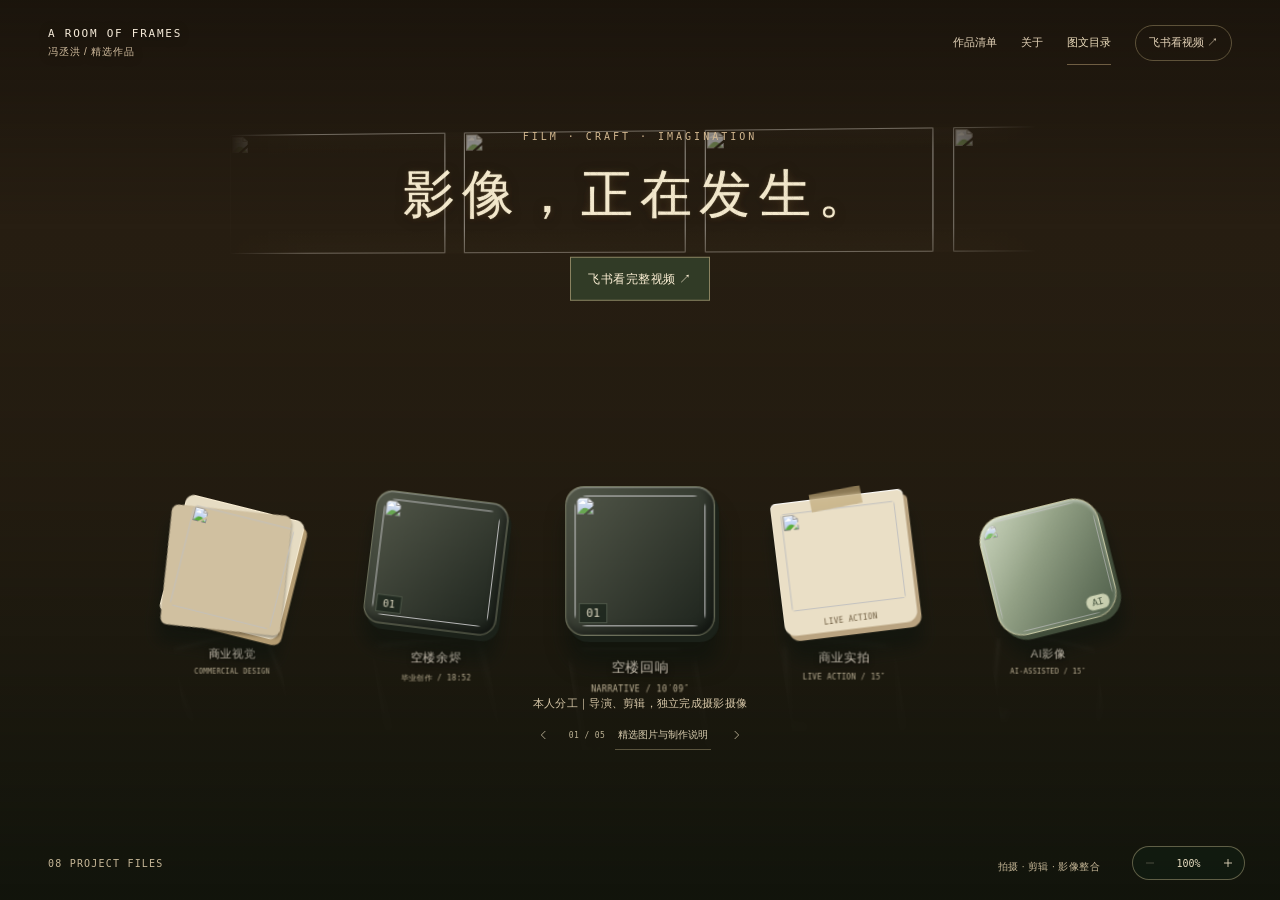
==== commit 3811a13f: "Refine Empty Embers stills and cinematography credits" ====
--- a/index.html
+++ b/index.html
@@ -229,11 +229,11 @@
 <div class="room-backdrop"><canvas id="water" aria-hidden="true"></canvas></div>
 <div class="room-heading"><div class="eyebrow">FILM · CRAFT · IMAGINATION</div><h1><span class="projection-title">影像，正在发生。</span><span class="projection-grain" data-ink="影像，正在发生。" aria-hidden="true"></span></h1><a class="room-watch" href="https://my.feishu.cn/wiki/W1a6wsG2wiyLZnkIknEcfHCQnvg?from=from_copylink" target="_blank" rel="noopener">飞书看完整视频 ↗</a></div>
 <div class="room-dock">
-<button class="object" type="button" data-case="film" data-gallery="film" data-title="《空楼回响》｜导演、摄影、剪辑" aria-label="查看空楼回响精选图片与本人分工"><span class="object-icon icon-film"><img src="assets/konglou-poster.jpg" alt=""></span><span class="object-reflection" aria-hidden="true"><img src="assets/konglou-poster.jpg" alt=""></span><span class="object-title">空楼回响</span><span class="object-sub">NARRATIVE / 10′09″</span><span class="object-hint">精选图片与分工 ↗</span></button>
+<button class="object" type="button" data-case="film" data-gallery="film" data-title="《空楼回响》｜导演、剪辑，独立完成摄影摄像" aria-label="查看空楼回响精选图片与本人分工"><span class="object-icon icon-film"><img src="assets/konglou-poster.jpg" alt=""></span><span class="object-reflection" aria-hidden="true"><img src="assets/konglou-poster.jpg" alt=""></span><span class="object-title">空楼回响</span><span class="object-sub">NARRATIVE / 10′09″</span><span class="object-hint">精选图片与分工 ↗</span></button>
 <button class="object" type="button" data-case="real" data-gallery="real" data-title="商业实拍｜实拍素材剪辑、英文字幕与成片包装" aria-label="查看商业实拍图片与本人分工"><span class="object-icon icon-real"><img src="preview-assets/real-unboxing.jpg" alt=""></span><span class="object-reflection" aria-hidden="true"><img src="preview-assets/real-unboxing.jpg" alt=""></span><span class="object-title">商业实拍</span><span class="object-sub">LIVE ACTION / 15″</span><span class="object-hint">查看作品 ↗</span></button>
 <button class="object" type="button" data-case="ai" data-gallery="ai" data-title="AI辅助短视频｜创意、素材迭代与剪辑" aria-label="查看AI影像图片与本人分工"><span class="object-icon icon-ai"><img src="assets/ai-cover-medium.jpg" alt=""></span><span class="object-reflection" aria-hidden="true"><img src="assets/ai-cover-medium.jpg" alt=""></span><span class="object-title">AI影像</span><span class="object-sub">AI-ASSISTED / 15″</span><span class="object-hint">查看作品 ↗</span></button>
 <button class="object" type="button" data-case="visual" data-special="visual" aria-label="打开商品与宣传视觉案例"><span class="object-icon icon-visual"><img src="assets/cake-pearl.jpg" alt=""></span><span class="object-reflection" aria-hidden="true"><img src="assets/cake-pearl.jpg" alt=""></span><span class="object-title">商业视觉</span><span class="object-sub">COMMERCIAL DESIGN</span><span class="object-hint">翻开视觉样例 ↗</span></button>
-<button class="object" type="button" data-case="production" data-gallery="production" aria-label="查看空楼余烬毕业短片"><span class="object-icon icon-film"><img src="assets-narrative/embers-cover-thumb.webp" alt=""></span><span class="object-reflection" aria-hidden="true"><img src="assets-narrative/embers-cover-thumb.webp" alt=""></span><span class="object-title">空楼余烬</span><span class="object-sub">毕业创作 / 18:52</span><span class="object-hint">精选图片与分工 ↗</span></button>
+<button class="object" type="button" data-case="production" data-gallery="production" aria-label="查看空楼余烬毕业短片"><span class="object-icon icon-film"><img src="assets-narrative/embers-v2-red-portrait-thumb.webp" alt=""></span><span class="object-reflection" aria-hidden="true"><img src="assets-narrative/embers-v2-red-portrait-thumb.webp" alt=""></span><span class="object-title">空楼余烬</span><span class="object-sub">毕业创作 / 18:52</span><span class="object-hint">精选图片与分工 ↗</span></button>
 </div></div>
 <div class="room-foot"><span>08 PROJECT FILES</span><span>拍摄 · 剪辑 · 影像整合</span></div></section>
 <div class="wrap">
@@ -242,14 +242,14 @@
 <div class="work-index" aria-label="作品索引"><span class="micro">作品索引 /</span><a href="#film">完整短片</a><a href="#commercial">商业短视频</a><a href="#visuals">商品视觉</a><a href="#production">毕业短片</a></div>
 <main class="paper"><div class="paper-top"><span class="micro">SELECTED WORKS / 精选作品档案</span><span>先看作品，再看制作过程</span></div>
 <section id="film"><div class="section-title"><div class="title"><span class="n">01</span><h2>影视叙事</h2></div><span class="en">NARRATIVE FILM</span></div>
-<button class="film-stage" data-gallery="film" data-title="《空楼回响》｜导演、摄影、剪辑" aria-label="查看空楼回响精选图片"><img src="assets/konglou-poster.jpg" alt="《空楼回响》影片静帧" loading="lazy"><span class="screen-title"><small>SHORT FILM / 10′09″</small><strong>空楼回响</strong></span><span class="screen-play"><span>查看精选图片</span><span class="play-circle" aria-hidden="true"><svg viewBox="0 0 24 24" width="19" height="19" fill="none" stroke="currentColor" stroke-width="1.3"><rect x="3" y="4" width="18" height="16" rx="1"/><path d="m4 16 5-5 4 4 3-3 4 4"/><circle cx="16.5" cy="8" r="1.5"/></svg></span></span></button>
-<div class="film-detail"><div><h3>在有限场地里，组织完整叙事。</h3><p class="meta">故事短片 / 已完成 / 完整视频见飞书</p><p class="role-line">本人职责：导演、摄影、剪辑</p><div class="award">第20届中国好创意暨全国数字艺术设计大赛<strong>吉林赛区 · 本科组 · 社会创新类一等奖</strong></div></div><div><p class="description">以普通教学楼为主要场景，使用Pocket 3完成约3天拍摄、约14天剪辑。通过取景、镜头组织与剪辑衔接处理场地限制，把现场素材组织成完整的故事表达。</p><div class="competency"><span>现场取景</span><span>镜头组织</span><span>叙事剪辑</span><span>完整成片交付</span></div></div></div>
+<button class="film-stage" data-gallery="film" data-title="《空楼回响》｜导演、剪辑，独立完成摄影摄像" aria-label="查看空楼回响精选图片"><img src="assets/konglou-poster.jpg" alt="《空楼回响》影片静帧" loading="lazy"><span class="screen-title"><small>SHORT FILM / 10′09″</small><strong>空楼回响</strong></span><span class="screen-play"><span>查看精选图片</span><span class="play-circle" aria-hidden="true"><svg viewBox="0 0 24 24" width="19" height="19" fill="none" stroke="currentColor" stroke-width="1.3"><rect x="3" y="4" width="18" height="16" rx="1"/><path d="m4 16 5-5 4 4 3-3 4 4"/><circle cx="16.5" cy="8" r="1.5"/></svg></span></span></button>
+<div class="film-detail"><div><h3>在有限场地里，组织完整叙事。</h3><p class="meta">故事短片 / 已完成 / 完整视频见飞书</p><p class="role-line">本人职责：导演、剪辑，独立完成摄影摄像</p><div class="award">第20届中国好创意暨全国数字艺术设计大赛<strong>吉林赛区 · 本科组 · 社会创新类一等奖</strong></div></div><div><p class="description">以普通教学楼为主要场景，使用Pocket 3完成约3天拍摄、约14天剪辑。通过取景、镜头组织与剪辑衔接处理场地限制，把现场素材组织成完整的故事表达。</p><div class="competency"><span>现场取景</span><span>镜头组织</span><span>叙事剪辑</span><span>完整成片交付</span></div></div></div>
 <div class="more-films" aria-label="更多影视作品">
 <article class="more-film"><button type="button" data-gallery="hangxiang" aria-label="查看航向图片与本人分工"><img src="assets/hangxiang-cover-v10.jpg" alt="《航向》影片画面" loading="lazy"><span class="film-open">精选图片与制作说明 ↗</span></button><h3>《航向》</h3><p class="meta">故事短片 / 6:08</p><p class="role-line">导演、摄影、剪辑、调色</p><p>围绕就业迷茫展开叙事，完成镜头设计、现场组织与后期成片。</p></article>
 <article class="more-film"><button type="button" data-gallery="yueding" aria-label="查看约定图片与本人分工"><img src="assets/yueding-cover-v10.jpg" alt="《约定》影片画面" loading="lazy"><span class="film-open">精选图片与制作说明 ↗</span></button><h3>《约定》</h3><p class="meta">故事短片 / 2:52</p><p class="role-line">创意、导演、摄影、剪辑</p><p>结合日夜场景、人物对白与近景，组织情绪变化与叙事节奏。</p></article>
 <article class="more-film"><button type="button" data-gallery="shixianzhiwai" aria-label="查看视线之外图片与本人分工"><img src="assets/shixianzhiwai-cover-v10.jpg" alt="《视线之外》影片画面" loading="lazy"><span class="film-open">精选图片与制作说明 ↗</span></button><h3>《视线之外》</h3><p class="meta">故事短片 / 12:01</p><p class="role-line">副导演、摄影、剪辑</p><p>在办公室、走廊与夜景等环境中完成实拍和叙事剪辑。</p></article>
 </div>
-<article id="production" class="more-film" aria-labelledby="ember-title"><button type="button" data-gallery="production" aria-label="查看空楼余烬图片与本人分工"><img src="assets-narrative/embers-cover.webp" alt="《空楼余烬》空楼中的光门与人物" loading="lazy"><span class="film-open">精选图片与制作说明 ↗</span></button><h3 id="ember-title">《空楼余烬》</h3><p class="meta">毕业创作 / 18:52 / 实拍与AI辅助创作</p><p class="role-line">导演、分镜、共同摄影、剪辑、调色；饰维修工</p><p>三名玩家被卷进一场校园火灾副本，在一次次重现的现场中追查二十年前的旧案。</p><a class="domestic-watch" href="https://my.feishu.cn/wiki/W1a6wsG2wiyLZnkIknEcfHCQnvg#JV5LdtEqpoVaChxoZFCc4IQMnMh" target="_blank" rel="noopener">飞书看完整视频 ↗</a></article>
+<article id="production" class="more-film" aria-labelledby="ember-title"><button type="button" data-gallery="production" aria-label="查看空楼余烬图片与本人分工"><img src="assets-narrative/embers-v2-red-portrait.webp" alt="《空楼余烬》红门下的低头特写" loading="lazy"><span class="film-open">精选图片与制作说明 ↗</span></button><h3 id="ember-title">《空楼余烬》</h3><p class="meta">毕业创作 / 18:52 / 实拍与AI辅助创作</p><p class="role-line">导演、分镜、剪辑、调色，饰维修工。独立完成摄影摄像。</p><p>三名玩家被卷进一场校园火灾副本，在一次次重现的现场中追查二十年前的旧案。</p><a class="domestic-watch" href="https://my.feishu.cn/wiki/W1a6wsG2wiyLZnkIknEcfHCQnvg#JV5LdtEqpoVaChxoZFCc4IQMnMh" target="_blank" rel="noopener">飞书看完整视频 ↗</a></article>
 </section>
 <section id="commercial" class="commercial"><div class="section-title"><div class="title"><span class="n">02</span><h2>商业内容</h2></div><span class="en">COMMERCIAL CONTENT</span></div><div class="short-grid">
 <article class="short"><button class="short-poster" data-gallery="real" data-title="实拍商品教程｜选题、脚本、拍摄、剪辑及字幕" aria-label="查看实拍商品教程图片"><img src="assets/tutorial-poster.jpg" alt="实拍商品使用教程封面" loading="lazy"><span class="play-circle" aria-hidden="true"><svg viewBox="0 0 24 24" width="19" height="19" fill="none" stroke="currentColor" stroke-width="1.3"><rect x="3" y="4" width="18" height="16" rx="1"/><path d="m4 16 5-5 4 4 3-3 4 4"/><circle cx="16.5" cy="8" r="1.5"/></svg></span></button><div class="short-info"><div class="micro">LIVE ACTION / 15 SEC</div><h3>把使用过程拍清楚</h3><p>将选取、贴合、梳理拆成演示步骤，用近景、动作顺序与字幕组织信息，完成竖屏教程成片。</p><p class="short-role">本人职责：选题与脚本、现场拍摄、剪辑及字幕编排。</p></div></article>
@@ -271,8 +271,8 @@
 let restoreFocus;
 function clearNode(node){while(node.firstChild)node.removeChild(node.firstChild);}
 const portfolioCases={
- film:{title:'《空楼回响》',meta:'故事短片 / 10:09 / 已完成',role:'导演、摄影、剪辑',description:'在普通教学楼完成叙事短片，通过取景、镜头组织与剪辑衔接处理场地限制。',award:'中国好创意暨全国数字艺术设计大赛 · 吉林赛区本科组社会创新类一等奖',images:[['konglou-poster.jpg','影片封面 / 现场人物与空间'],['film-red-door-v10.jpg','红光门缝 / 灯光与悬念'],['film-warm-transition-v10.jpg','读信转场 / 暖光人物'],['film-conflict-v10.jpg','冲突对峙 / 人物反应与镜头衔接'], ["assets-narrative/echo-cool-staircase.webp", "00:51 / 冷蓝楼梯"], ["assets-narrative/echo-red-door.webp", "03:32 / 红光门缝"], ["assets-narrative/echo-purple-lookback.webp", "08:52 / 紫光回望"], ["assets-narrative/echo-golden-screen.webp", "05:37 / 暖金屏风"], ["assets-narrative/echo-tilted-corridor.webp", "02:46 / 斜构图走廊"], ["assets-narrative/echo-qipao-profile.webp", "07:23 / 旗袍侧脸"], ["assets-narrative/echo-screen-duo.webp", "05:15 / 屏风前双人"], ["assets-narrative/echo-archival-photo.webp", "08:40 / 黑白旧照"]]},
- production:{"title": "《空楼余烬》", "meta": "毕业创作 / 18:52 / 实拍与AI辅助创作", "role": "导演、分镜、共同摄影、剪辑、调色；饰维修工", "description": "三名玩家被卷进一场校园火灾副本，在一次次重现的现场中追查二十年前的旧案。", "images": [["assets-narrative/embers-cover.webp", "02:44 / 空楼中的光门与人物"], ["assets-narrative/embers-staircase.webp", "01:09 / 空楼楼梯"], ["assets-narrative/embers-auditorium.webp", "05:57 / 礼堂远景"], ["assets-narrative/embers-fire.webp", "10:23 / 火光走廊"], ["assets-narrative/embers-group.webp", "13:39 / 台前三人"]]},
+ film:{title:'《空楼回响》',meta:'故事短片 / 10:09 / 已完成',role:'导演、剪辑，独立完成摄影摄像',description:'在普通教学楼完成叙事短片，通过取景、镜头组织与剪辑衔接处理场地限制。',award:'中国好创意暨全国数字艺术设计大赛 · 吉林赛区本科组社会创新类一等奖',images:[['konglou-poster.jpg','影片封面 / 现场人物与空间'],['film-red-door-v10.jpg','红光门缝 / 灯光与悬念'],['film-warm-transition-v10.jpg','读信转场 / 暖光人物'],['film-conflict-v10.jpg','冲突对峙 / 人物反应与镜头衔接'], ["assets-narrative/echo-cool-staircase.webp", "00:51 / 冷蓝楼梯"], ["assets-narrative/echo-red-door.webp", "03:32 / 红光门缝"], ["assets-narrative/echo-purple-lookback.webp", "08:52 / 紫光回望"], ["assets-narrative/echo-golden-screen.webp", "05:37 / 暖金屏风"], ["assets-narrative/echo-tilted-corridor.webp", "02:46 / 斜构图走廊"], ["assets-narrative/echo-qipao-profile.webp", "07:23 / 旗袍侧脸"], ["assets-narrative/echo-screen-duo.webp", "05:15 / 屏风前双人"], ["assets-narrative/echo-archival-photo.webp", "08:40 / 黑白旧照"]]},
+ production:{"title": "《空楼余烬》", "meta": "毕业创作 / 18:52 / 实拍与AI辅助创作", "role": "导演、分镜、剪辑、调色，饰维修工。独立完成摄影摄像。", "description": "三名玩家被卷进一场校园火灾副本，在一次次重现的现场中追查二十年前的旧案。", "images": [["assets-narrative/embers-v2-red-portrait.webp", "04:02 / 红门下的低头特写"], ["assets-narrative/embers-v2-light-gate.webp", "02:51 / 穿过紫金光门"], ["assets-narrative/embers-v2-cold-reaction.webp", "13:10 / 冷光中抬眼"], ["assets-narrative/embers-fire.webp", "10:23 / 火光走廊"], ["assets-narrative/embers-v2-amber-room.webp", "16:17 / 暖光房间与人影"]]},
  real:{title:'商业实拍 / 教程与开箱',meta:'步骤教程15秒 / 开箱推荐15秒',role:'步骤教程：选题与脚本、现场拍摄、剪辑及字幕；开箱推荐：实拍素材剪辑、英文字幕与成片包装。',description:'步骤教程用近景、动作顺序与字幕说明商品使用过程；开箱推荐将实拍素材整理成展示段落，配合英文字幕完成成片包装。两例分别体现步骤表达与推荐内容的剪辑组织。',layout:'portrait',images:[['tutorial-poster.jpg','步骤教程 / 商品使用演示'],['commerce-unboxing-v10.jpg','开箱推荐 / 实拍素材剪辑与字幕包装']]},
  ai:{title:'AI辅助短视频',meta:'本例包含AI生成画面 / 约15秒',role:'创意、提示词设计、素材筛选迭代、剪辑与字幕',description:'围绕日常化妆场景组织人物、商品特写与情境画面，筛选并迭代人物质感和细节，整合为短视频。',layout:'portrait',images:[['ai-cover-medium.jpg','人物持商品中景 / AI生成画面']]},
  hangxiang:{title:'《航向》',meta:'故事短片 / 6:08',role:'导演、摄影、剪辑、调色',description:'围绕青年就业迷茫展开故事，完成演员沟通、镜头设计和现场组织。结合室内对白与城市外景推进叙事。',images:[['hangxiang-cover-v10.jpg','就业主题短片 / 真实影片画面']]},
@@ -315,8 +315,8 @@
   const reduced = matchMedia('(prefers-reduced-motion: reduce)');
   const sources = {
     film: 'preview-assets/beam-film.webp',
-    production: 'assets-narrative/embers-cover-thumb.webp',
-    emberStage: 'assets-narrative/embers-auditorium-thumb.webp',
+    production: 'assets-narrative/embers-v2-red-portrait-thumb.webp',
+    emberReaction: 'assets-narrative/embers-v2-cold-reaction-thumb.webp',
     emberFire: 'assets-narrative/embers-fire-thumb.webp',
     red: 'preview-assets/beam-film-red.webp',
     warm: 'preview-assets/beam-film-warm.webp',
@@ -334,7 +334,7 @@
   };
   const sets = {
     film: ['film', 'red', 'warm'],
-    production: ['production', 'emberStage', 'emberFire'],
+    production: ['production', 'emberReaction', 'emberFire'],
     real: ['real', 'tutorial'],
     ai: ['ai', 'aiProduct', 'aiDetail'],
     visual: ['cakePearl', 'visual', 'jewelry'],
@@ -381,8 +381,8 @@
   lightStatus.setAttribute('aria-live', 'polite');
   world.append(lightStatus);
 
-  const frameNames = { production: '《空楼余烬》', emberStage: '《空楼余烬》· 礼堂远景', emberFire: '《空楼余烬》· 火光走廊', film: '《空楼回响》', red: '《空楼回响》· 红色门框', warm: '《空楼回响》· 暖光场景', hangxiang: '《航向》', yueding: '《约定》', shixianzhiwai: '《视线之外》', real: '商业实拍·开箱', tutorial: '商业实拍·步骤教程', ai: 'AI影像·人物与商品', aiProduct: 'AI影像·商品操作', aiDetail: 'AI影像·眼妆细节', visual: '商业视觉·鲜果蛋糕', cakePearl: '商业视觉·珍珠蛋糕', jewelry: '商业视觉·饰品' };
-  const caseFor = name => name === 'emberStage' || name === 'emberFire' ? 'production' : name === 'red' || name === 'warm' ? 'film' : name === 'jewelry' || name === 'cakePearl' ? 'visual' : name === 'aiProduct' || name === 'aiDetail' ? 'ai' : name === 'tutorial' ? 'real' : name;
+  const frameNames = { production: '《空楼余烬》', emberReaction: '《空楼余烬》· 冷光中抬眼', emberFire: '《空楼余烬》· 火光走廊', film: '《空楼回响》', red: '《空楼回响》· 红色门框', warm: '《空楼回响》· 暖光场景', hangxiang: '《航向》', yueding: '《约定》', shixianzhiwai: '《视线之外》', real: '商业实拍·开箱', tutorial: '商业实拍·步骤教程', ai: 'AI影像·人物与商品', aiProduct: 'AI影像·商品操作', aiDetail: 'AI影像·眼妆细节', visual: '商业视觉·鲜果蛋糕', cakePearl: '商业视觉·珍珠蛋糕', jewelry: '商业视觉·饰品' };
+  const caseFor = name => name === 'emberReaction' || name === 'emberFire' ? 'production' : name === 'red' || name === 'warm' ? 'film' : name === 'jewelry' || name === 'cakePearl' ? 'visual' : name === 'aiProduct' || name === 'aiDetail' ? 'ai' : name === 'tutorial' ? 'real' : name;
 
   function fill(key) {
     current = Object.hasOwn(sets, key) ? key : 'all';
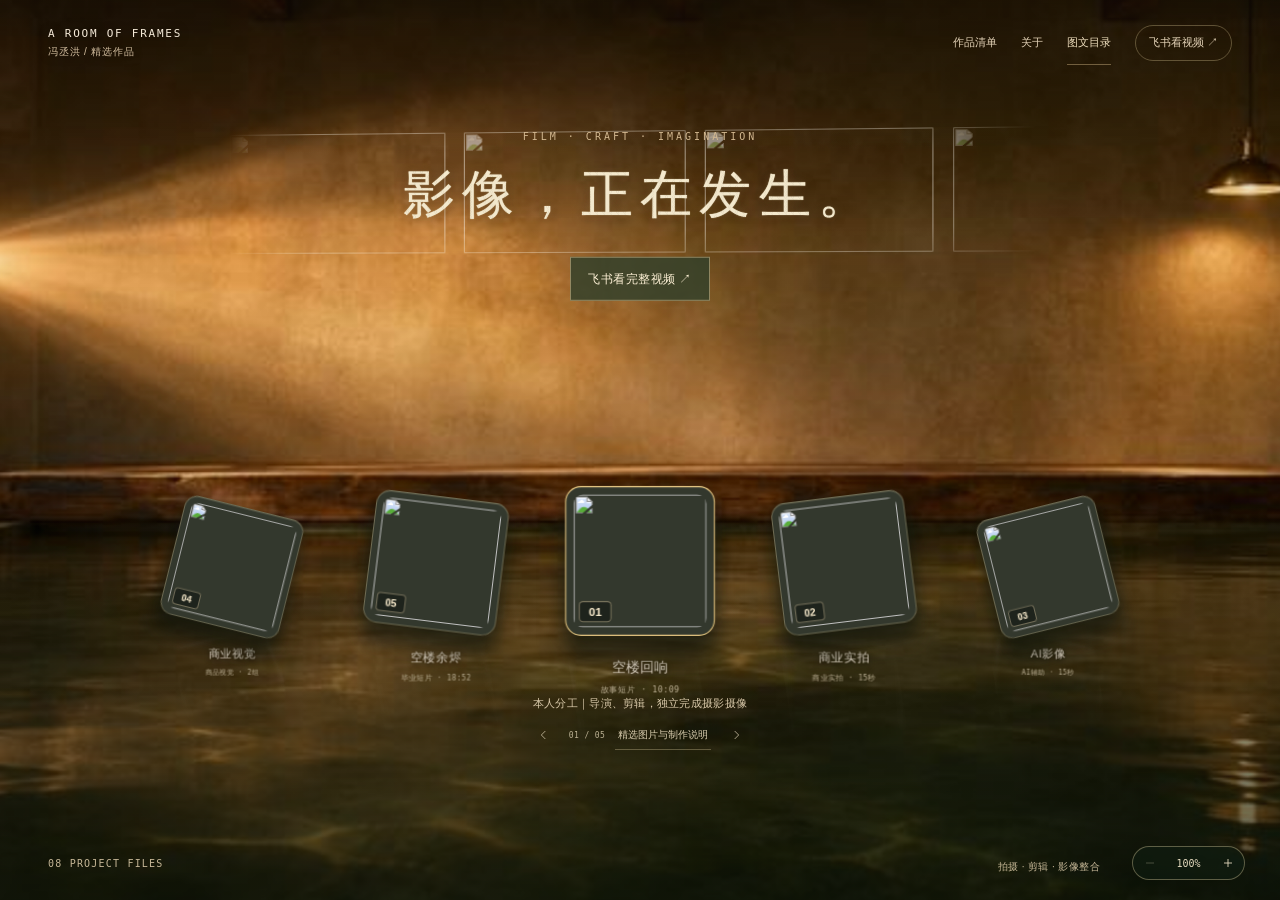
==== commit 65026453: "Finalize the November 21 portfolio and restore background fallback" ====
--- a/index.html
+++ b/index.html
@@ -10,6 +10,7 @@
 <meta property="og:locale" content="zh_CN">
 <meta property="og:url" content="https://fengchenhhong-hub.github.io/dome/">
 <meta property="og:image" content="https://fengchenhhong-hub.github.io/dome/assets/konglou-poster.jpg">
+<link rel="preload" as="image" href="assets/screening-room.jpg" fetchpriority="high">
 <style>
 @font-face{font-family:ArchiveSerif;src:url('assets/portfolio-serif.woff2') format('woff2');font-display:swap}
 :root{--night:#251f1b;--paper:#f1e8d8;--ink:#2e2a25;--muted:#736c61;--red:#8e3e32;--line:#cfc4b0;--sage:#9caa90;--serif:ArchiveSerif,'Songti SC',serif;--sans:-apple-system,BlinkMacSystemFont,'PingFang SC','Microsoft YaHei',sans-serif}
@@ -30,14 +31,23 @@
 </style>
 <!-- Inlined from room.css, the editable room style source. Re-embed after editing that file. -->
 <style id="room-critical-css">
-.room{height:100svh;min-height:690px;position:relative;isolation:isolate;overflow:hidden;color:#f5ead8;background:#211a10}.room-backdrop{position:absolute;inset:-2%;z-index:-3;background:#271e12 url('assets/screening-room.jpg') center/cover no-repeat;transform:translate3d(var(--pan-x,0px),var(--pan-y,0px),0) scale(1.04);transition:transform 1.4s cubic-bezier(.2,.6,.2,1);will-change:transform}.room-backdrop canvas{width:100%;height:100%;display:block;opacity:0;transition:opacity .9s}.room-backdrop canvas.ready{opacity:1}.room:after{content:'';pointer-events:none;position:absolute;inset:0;z-index:-1;background:linear-gradient(#100c0785 0%,transparent 25%,#090e0625 55%,#081009b0 100%)}.room-top{position:absolute;top:0;left:0;width:100%;height:86px;padding:0 48px;display:flex;align-items:center;justify-content:space-between;gap:20px;z-index:8}.room-sign{font:11px monospace;letter-spacing:.16em;text-shadow:0 1px 8px #0009}.room-sign span{display:block;font:10px var(--sans);letter-spacing:.08em;margin-top:5px;color:#d4bfa0}.room-nav{display:flex;gap:24px;align-items:center}.room-nav button{background:none;border:0;padding:10px 0;color:#e4d3b8;font-size:11px;border-bottom:1px solid transparent}.room-nav button:hover,.room-nav button:focus-visible{border-bottom-color:#d3bc8a}.room-nav .view-toggle{border:1px solid #9d8d6680;padding:7px 13px;border-radius:30px;font-size:10px}.room-heading{position:absolute;top:24%;left:50%;transform:translate(-50%,-50%);text-align:center;white-space:nowrap;pointer-events:none}.room-heading .eyebrow{font:10px monospace;letter-spacing:.3em;color:#d3b890}.room-heading h1{font:clamp(32px,4.1vw,58px) var(--serif);font-weight:500;letter-spacing:.14em;margin:16px 0 11px;line-height:1.4;text-shadow:0 2px 12px #2b180c88}.room-heading p{font:12px var(--sans);color:#dcc4a1;letter-spacing:.12em;margin:0}.room-dock{position:absolute;top:54%;left:50%;transform:translateX(calc(-50% + var(--dock-x,0px))) translateY(var(--dock-y,0px));width:min(1070px,88%);display:flex;justify-content:space-between;align-items:start;gap:36px;perspective:1100px;transition:transform 1.2s cubic-bezier(.2,.6,.2,1)}.object{position:relative;width:152px;flex:0 1 152px;text-align:center;border:0;background:none;padding:0;overflow:visible;outline-offset:12px!important;--angle:0deg;--lift:0px;--pose-angle:var(--angle);--pose-tilt:0deg;--reflection-base-alpha:.16;--reflection-alpha:var(--reflection-base-alpha);--reflection-blur:2px}.object:nth-child(1){--angle:-7deg;transform:translateY(-10px)}.object:nth-child(2){--angle:4deg;transform:translateY(21px)}.object:nth-child(3){--angle:-3deg;transform:translateY(-5px)}.object:nth-child(4){--angle:7deg;transform:translateY(24px)}.object:nth-child(5){--angle:-5deg;transform:translateY(0)}.object-icon{display:block;height:142px;width:142px;max-width:100%;position:relative;margin:auto;transition:transform .65s cubic-bezier(.2,.9,.25,1),filter .5s;transform:rotate(var(--pose-angle)) translateY(var(--lift)) rotateX(var(--pose-tilt));transform-style:preserve-3d;filter:drop-shadow(0 21px 9px #0a110c85)}.object:hover,.object:focus-visible{--lift:-13px;--pose-angle:calc(var(--angle)*.4);--pose-tilt:4deg;--reflection-alpha:calc(var(--reflection-base-alpha)*.7);--reflection-blur:2.6px}.object:hover .object-icon,.object:focus-visible .object-icon{transform:rotate(var(--pose-angle)) translateY(var(--lift)) rotateX(var(--pose-tilt));filter:drop-shadow(0 31px 12px #0a110c75)}.object-title{display:block;font-size:13px;color:#f3e8d7;margin-top:23px;text-shadow:0 2px 6px #000c;letter-spacing:.04em;transition:transform .5s}.object-sub{font:9px monospace;letter-spacing:.06em;color:#c1b599;display:block;margin-top:4px}.object-hint{font-size:10px;color:#dbd5ae;display:block;margin-top:10px;opacity:0;transform:translateY(4px);transition:.4s}.object:hover .object-hint,.object:focus-visible .object-hint{opacity:1;transform:translateY(0)}.object-reflection{position:absolute;top:153px;left:calc(50% - 61px);height:115px;width:122px;opacity:var(--reflection-alpha);filter:blur(var(--reflection-blur));transition:opacity .65s cubic-bezier(.2,.9,.25,1),filter .65s cubic-bezier(.2,.9,.25,1);transform:scaleY(-1) skewX(-9deg);mask-image:linear-gradient(transparent 15%,#000 100%);-webkit-mask-image:linear-gradient(transparent 15%,#000 100%);pointer-events:none;z-index:-1}.object-reflection img{width:100%;height:100%;object-fit:cover;border-radius:19px;transform:rotate(var(--pose-angle)) translateY(calc(var(--lift)*.65)) rotateX(var(--pose-tilt));transform-origin:50% 50%;transition:transform .65s cubic-bezier(.2,.9,.25,1)}.icon-film{border-radius:18px;background:linear-gradient(130deg,#53584a,#1d231c);padding:8px;border:1px solid #c9c9a369;box-shadow:inset 0 1px 1px #fff5,inset -4px -5px 8px #0006,4px 6px 0 #1b2119}.icon-film img{width:100%;height:100%;object-fit:cover;border-radius:12px;filter:saturate(.75)}.icon-film:after{content:'01';position:absolute;left:12px;bottom:11px;font:11px monospace;background:#162118a8;padding:2px 6px;border:1px solid #b3bda34d;color:#e3dec6}.icon-real{padding:12px 10px 26px;border-radius:6px 6px 12px 12px;background:#eadfc6;box-shadow:4px 6px 0 #b9a380,inset 0 1px 1px #fff;}.icon-real img{width:100%;height:100%;object-fit:cover;border-radius:4px}.icon-real:before{content:'';position:absolute;width:55px;height:19px;background:#bda574aa;left:43px;top:-7px;transform:rotate(-4deg);backdrop-filter:blur(2px)}.icon-real:after{content:'LIVE ACTION';position:absolute;bottom:6px;left:0;right:0;font:8px monospace;color:#6d5b3f;letter-spacing:.05em}.icon-ai{border-radius:30px;overflow:hidden;border:1px solid #f8edbca3;padding:4px;background:linear-gradient(130deg,#b8c6a6,#5b6955);box-shadow:4px 6px 0 #414d3a,inset 0 2px 4px #fff8}.icon-ai img{border-radius:26px;width:100%;height:100%;object-fit:cover;opacity:.87}.icon-ai:before{content:'';position:absolute;inset:0;z-index:1;background:linear-gradient(130deg,#fff4,transparent 40%,#20371e33);pointer-events:none}.icon-ai:after{content:'AI';position:absolute;right:10px;bottom:8px;font:11px monospace;background:#e8ebcb;color:#495641;border-radius:8px;padding:2px 7px}.icon-visual{background:#e6dcc3;border:1px solid #faeed4;box-shadow:5px 6px 0 #b49c72;transform-origin:center;border-radius:10px;padding:10px}.icon-visual img{width:100%;height:100%;border-radius:5px;object-fit:cover}.icon-visual:before{content:'';position:absolute;inset:0;background:#d0c0a0;transform:translate(-6px,5px) rotate(-8deg);border-radius:8px;z-index:-1;box-shadow:1px 3px 3px #17160f55}.icon-production{height:128px;top:7px;transform-origin:center;border:1px solid #aaa37c;background:linear-gradient(140deg,#4b5141,#242b21);border-radius:5px;box-shadow:4px 5px 0 #182118,inset 0 1px 1px #ece5b343;padding:40px 14px 10px;text-align:left}.icon-production:before{content:'';position:absolute;left:-2px;right:-2px;top:0;height:24px;background:repeating-linear-gradient(120deg,#cabf9f 0,#cabf9f 15px,#2e3528 15px,#2e3528 30px);border:2px solid #2e3528;transform:rotate(-8deg);transform-origin:8px 50%;box-shadow:0 4px 7px #10140e88;border-radius:4px}.icon-production strong{font:25px var(--serif);font-weight:500;color:#ddd8bd}.icon-production small{display:block;font:8px monospace;color:#b4b798;margin-top:9px;letter-spacing:.04em}.production-dot{display:inline-block;width:4px;height:4px;background:#d8b16d;vertical-align:middle;margin-right:5px;border-radius:50%}.room-foot{position:absolute;left:48px;bottom:25px;right:48px;display:flex;justify-content:space-between;gap:24px;color:#c5b696;font-size:10px;letter-spacing:.04em}.room-foot span:first-child{font:10px monospace;letter-spacing:.12em}.room-hint{position:absolute;bottom:17%;left:50%;transform:translateX(-50%);font-size:10px;color:#c5c6a680;white-space:nowrap;pointer-events:none;transition:opacity .7s}.room-list{position:absolute;right:48px;top:72px;z-index:9;background:#eee4d0;color:#342e23;border:1px solid #d4bd92;padding:10px;box-shadow:0 10px 40px #0006;min-width:230px}.room-list[hidden]{display:none}.room-list button{display:block;background:transparent;border:0;text-align:left;width:100%;padding:12px 13px;font-size:12px;color:#554834}.room-list button:hover,.room-list button:focus{background:#d9c7a3}.room-list small{float:right;font-size:10px;color:#8a7757}.immersive .wrap{display:none}.immersive.list-mode .wrap{display:block}.immersive.list-mode .wrap nav,.immersive.list-mode .wrap .hero,.immersive.list-mode .wrap .work-index{display:none}.immersive.list-mode .room{height:86px;min-height:0;overflow:visible;background:#251f1b}.list-mode .room-backdrop,.list-mode .room-heading,.list-mode .room-dock,.list-mode .room-foot,.list-mode .room-hint{display:none}.immersive .modal-body{max-height:66dvh;overflow:auto}.panel-copy{padding:20px 24px 23px;border-top:1px solid #8d7d5f40;background:#eee6d6;color:#403a2d;display:grid;grid-template-columns:1fr 2fr;gap:28px}.panel-copy:empty{display:none}.panel-copy h3{font:21px var(--serif);margin:0 0 8px;font-weight:500}.panel-copy p{font-size:12px;line-height:1.8;margin:4px 0}.panel-copy small{font-size:10px;color:#81715a}.panel-copy strong{color:#845237;font-weight:500}.production-pane{padding:45px 45px 35px;background:radial-gradient(at top right,#74674a55,transparent),#262b22;width:100%;text-align:center}.production-pane .big-slate{width:110px;height:94px;margin:0 auto 30px;position:relative}.production-pane h2{font:38px var(--serif);font-weight:500;letter-spacing:.09em;margin:15px 0}.production-pane p{font-size:13px;color:#c7c1aa;margin:8px 0}.production-pane .stamp{color:#ceb17d;font-size:12px;transform:rotate(-3deg);margin:12px 0 20px}.gallery-pane{display:grid;grid-template-columns:repeat(3,1fr);gap:15px;padding:24px;background:#e9e0ce;width:100%;align-items:start}.gallery-pane figure{margin:0}.gallery-pane img{width:100%;height:auto}.gallery-pane figcaption{font-size:11px;color:#6f5d42;margin-top:10px}.room .object:focus-visible{outline:2px solid #e9d49e;border-radius:18px}.about-copy{padding:40px;max-width:650px;color:#ddd2bd}.about-copy h2{font:30px var(--serif);font-weight:500}.about-copy p{font-size:14px;line-height:1.9}.about-copy .micro{color:#ae9771}.room-paused .room-backdrop,.room-paused .room-dock{transition:none}
+.room{--room-photo:url('assets/screening-room.jpg');--room-photo-fallback:url('[data-uri]');height:100svh;min-height:690px;position:relative;isolation:isolate;overflow:hidden;color:#f5ead8;background:#211a10}.room-backdrop{position:absolute;inset:-2%;z-index:-3;background:var(--room-photo) center/cover no-repeat,var(--room-photo-fallback) center/cover no-repeat #271e12;transform:translate3d(var(--pan-x,0px),var(--pan-y,0px),0) scale(1.04);transition:transform 1.4s cubic-bezier(.2,.6,.2,1);will-change:transform}.room-backdrop canvas{width:100%;height:100%;display:block;opacity:0;transition:opacity .9s}.room-backdrop canvas.ready{opacity:1}.room:after{content:'';pointer-events:none;position:absolute;inset:0;z-index:-1;background:linear-gradient(#100c0785 0%,transparent 25%,#090e0625 55%,#081009b0 100%)}.room-top{position:absolute;top:0;left:0;width:100%;height:86px;padding:0 48px;display:flex;align-items:center;justify-content:space-between;gap:20px;z-index:8}.room-sign{font:11px monospace;letter-spacing:.16em;text-shadow:0 1px 8px #0009}.room-sign span{display:block;font:10px var(--sans);letter-spacing:.08em;margin-top:5px;color:#d4bfa0}.room-nav{display:flex;gap:24px;align-items:center}.room-nav button{background:none;border:0;padding:10px 0;color:#e4d3b8;font-size:11px;border-bottom:1px solid transparent}.room-nav button:hover,.room-nav button:focus-visible{border-bottom-color:#d3bc8a}.room-nav .view-toggle{border:1px solid #9d8d6680;padding:7px 13px;border-radius:30px;font-size:10px}.room-heading{position:absolute;top:24%;left:50%;transform:translate(-50%,-50%);text-align:center;white-space:nowrap;pointer-events:none}.room-heading .eyebrow{font:10px monospace;letter-spacing:.3em;color:#d3b890}.room-heading h1{font:clamp(32px,4.1vw,58px) var(--serif);font-weight:500;letter-spacing:.14em;margin:16px 0 11px;line-height:1.4;text-shadow:0 2px 12px #2b180c88}.room-heading p{font:12px var(--sans);color:#dcc4a1;letter-spacing:.12em;margin:0}.room-dock{position:absolute;top:54%;left:50%;transform:translateX(calc(-50% + var(--dock-x,0px))) translateY(var(--dock-y,0px));width:min(1070px,88%);display:flex;justify-content:space-between;align-items:start;gap:36px;perspective:1100px;transition:transform 1.2s cubic-bezier(.2,.6,.2,1)}.object{position:relative;width:152px;flex:0 1 152px;text-align:center;border:0;background:none;padding:0;overflow:visible;outline-offset:12px!important;--angle:0deg;--lift:0px;--pose-angle:var(--angle);--pose-tilt:0deg;--reflection-base-alpha:.16;--reflection-alpha:var(--reflection-base-alpha);--reflection-blur:2px}.object:nth-child(1){--angle:-7deg;transform:translateY(-10px)}.object:nth-child(2){--angle:4deg;transform:translateY(21px)}.object:nth-child(3){--angle:-3deg;transform:translateY(-5px)}.object:nth-child(4){--angle:7deg;transform:translateY(24px)}.object:nth-child(5){--angle:-5deg;transform:translateY(0)}.object-icon{display:block;height:142px;width:142px;max-width:100%;position:relative;margin:auto;transition:transform .65s cubic-bezier(.2,.9,.25,1),filter .5s;transform:rotate(var(--pose-angle)) translateY(var(--lift)) rotateX(var(--pose-tilt));transform-style:preserve-3d;filter:drop-shadow(0 21px 9px #0a110c85)}.object:hover,.object:focus-visible{--lift:-13px;--pose-angle:calc(var(--angle)*.4);--pose-tilt:4deg;--reflection-alpha:calc(var(--reflection-base-alpha)*.7);--reflection-blur:2.6px}.object:hover .object-icon,.object:focus-visible .object-icon{transform:rotate(var(--pose-angle)) translateY(var(--lift)) rotateX(var(--pose-tilt));filter:drop-shadow(0 31px 12px #0a110c75)}.object-title{display:block;font-size:13px;color:#f3e8d7;margin-top:23px;text-shadow:0 2px 6px #000c;letter-spacing:.04em;transition:transform .5s}.object-sub{font:9px monospace;letter-spacing:.06em;color:#c1b599;display:block;margin-top:4px}.object-hint{font-size:10px;color:#dbd5ae;display:block;margin-top:10px;opacity:0;transform:translateY(4px);transition:.4s}.object:hover .object-hint,.object:focus-visible .object-hint{opacity:1;transform:translateY(0)}.object-reflection{position:absolute;top:153px;left:calc(50% - 61px);height:115px;width:122px;opacity:var(--reflection-alpha);filter:blur(var(--reflection-blur));transition:opacity .65s cubic-bezier(.2,.9,.25,1),filter .65s cubic-bezier(.2,.9,.25,1);transform:scaleY(-1) skewX(-9deg);mask-image:linear-gradient(transparent 15%,#000 100%);-webkit-mask-image:linear-gradient(transparent 15%,#000 100%);pointer-events:none;z-index:-1}.object-reflection img{width:100%;height:100%;object-fit:cover;border-radius:19px;transform:rotate(var(--pose-angle)) translateY(calc(var(--lift)*.65)) rotateX(var(--pose-tilt));transform-origin:50% 50%;transition:transform .65s cubic-bezier(.2,.9,.25,1)}.object-icon{padding:7px;border:1px solid #bcad846e;border-radius:15px;background:#33382d;box-shadow:0 4px 16px #15181065,inset 0 1px 0 #e1d1ae26}
+.room-dock .object-icon img{width:100%;height:100%;display:block;object-fit:cover;border-radius:9px}
+.object-icon[data-number]::after{content:attr(data-number);position:absolute;left:12px;bottom:12px;min-width:21px;padding:3px 4px;border:1px solid #d3c49d80;border-radius:4px;color:#fff1d2;background:#1d211be8;font:600 11px/1.1 var(--sans);font-variant-numeric:tabular-nums;text-align:center}
+.room-dock>.object[aria-current="true"] .object-icon{border-color:#e7c883}
+.room-dock .object img{object-position:var(--cover-position,50% 50%)}
+.room-dock .object[data-case="film"]{--cover-position:57% 50%}
+.room-dock .object[data-case="production"]{--cover-position:55% 50%}
+.room-dock .object[data-case="real"]{--cover-position:50% 38%}
+.room-dock .object[data-case="ai"]{--cover-position:52% 32%}
+.room-foot{position:absolute;left:48px;bottom:25px;right:48px;display:flex;justify-content:space-between;gap:24px;color:#c5b696;font-size:10px;letter-spacing:.04em}.room-foot span:first-child{font:10px monospace;letter-spacing:.12em}.room-hint{position:absolute;bottom:17%;left:50%;transform:translateX(-50%);font-size:10px;color:#c5c6a680;white-space:nowrap;pointer-events:none;transition:opacity .7s}.room-list{position:absolute;right:48px;top:72px;z-index:9;background:#eee4d0;color:#342e23;border:1px solid #d4bd92;padding:10px;box-shadow:0 10px 40px #0006;min-width:230px}.room-list[hidden]{display:none}.room-list button{display:block;background:transparent;border:0;text-align:left;width:100%;padding:12px 13px;font-size:12px;color:#554834}.room-list button:hover,.room-list button:focus{background:#d9c7a3}.room-list small{float:right;font-size:10px;color:#8a7757}.immersive .wrap{display:none}.immersive.list-mode .wrap{display:block}.immersive.list-mode .wrap nav,.immersive.list-mode .wrap .hero,.immersive.list-mode .wrap .work-index{display:none}.immersive.list-mode .room{height:86px;min-height:0;overflow:visible;background:#251f1b}.list-mode .room-backdrop,.list-mode .room-heading,.list-mode .room-dock,.list-mode .room-foot,.list-mode .room-hint{display:none}.immersive .modal-body{max-height:66dvh;overflow:auto}.panel-copy{padding:20px 24px 23px;border-top:1px solid #8d7d5f40;background:#eee6d6;color:#403a2d;display:grid;grid-template-columns:1fr 2fr;gap:28px}.panel-copy:empty{display:none}.panel-copy h3{font:21px var(--serif);margin:0 0 8px;font-weight:500}.panel-copy p{font-size:12px;line-height:1.8;margin:4px 0}.panel-copy small{font-size:10px;color:#81715a}.panel-copy strong{color:#845237;font-weight:500}.production-pane{padding:45px 45px 35px;background:radial-gradient(at top right,#74674a55,transparent),#262b22;width:100%;text-align:center}.production-pane .big-slate{width:110px;height:94px;margin:0 auto 30px;position:relative}.production-pane h2{font:38px var(--serif);font-weight:500;letter-spacing:.09em;margin:15px 0}.production-pane p{font-size:13px;color:#c7c1aa;margin:8px 0}.production-pane .stamp{color:#ceb17d;font-size:12px;transform:rotate(-3deg);margin:12px 0 20px}.gallery-pane{display:grid;grid-template-columns:repeat(3,1fr);gap:15px;padding:24px;background:#e9e0ce;width:100%;align-items:start}.gallery-pane figure{margin:0}.gallery-pane img{width:100%;height:auto}.gallery-pane figcaption{font-size:11px;color:#6f5d42;margin-top:10px}.room .object:focus-visible{outline:2px solid #e9d49e;border-radius:18px}.about-copy{padding:40px;max-width:650px;color:#ddd2bd}.about-copy h2{font:30px var(--serif);font-weight:500}.about-copy p{font-size:14px;line-height:1.9}.about-copy .micro{color:#ae9771}.room-paused .room-backdrop,.room-paused .room-dock{transition:none}
 @media(max-width:900px){.room-dock{gap:22px;width:90%}.object{width:130px}.object-icon{width:120px;height:120px}.icon-production{height:109px}.icon-production strong{font-size:23px}.object-title{font-size:12px;margin-top:20px}.object-reflection{top:133px;left:calc(50% - 50px);width:100px;height:90px}.room-heading{top:27%}.room-nav{gap:18px}.room-top{padding:0 28px}.room-foot{left:28px;right:28px}.room-hint{bottom:14%}}
-@media(max-width:650px){.room{min-height:950px;height:100svh;max-height:1100px}.room-top{height:75px;padding:0 22px}.room-sign{font-size:9px;letter-spacing:.12em}.room-sign span{font-size:9px}.room-nav{gap:15px}.room-nav button{font-size:10px;min-height:44px}.room-nav .about-btn{display:none}.room-nav .view-toggle{font-size:9px;padding:6px 10px}.room-heading{top:160px;white-space:normal;width:100%;padding:0 25px}.room-heading .eyebrow{font-size:9px}.room-heading h1{font-size:32px;letter-spacing:.1em;margin:13px 0}.room-heading p{font-size:11px;letter-spacing:.02em}.room-dock{top:282px;width:300px;max-width:92%;display:grid;grid-template-columns:1fr 1fr;gap:43px 35px;justify-items:center;transform:translateX(-50%);perspective:700px}.object{width:124px;max-width:100%;transform:none!important;--angle:0deg!important;--reflection-base-alpha:.13}.object-icon{width:106px;height:106px}.object:nth-child(2n){transform:translateY(14px)!important}.object:nth-child(5){grid-column:1/3;margin-top:-5px}.object-title{font-size:13px;margin-top:15px}.object-sub{font-size:8px}.object-hint{display:none}.object-reflection{top:115px;left:calc(50% - 44px);height:75px;width:88px}.icon-production{height:97px;top:4px;padding:36px 12px 6px}.icon-production:before{height:22px}.icon-production strong{font-size:21px}.icon-production small{font-size:7px;margin-top:6px}.icon-real{padding:9px 8px 22px}.icon-real:before{left:32px;width:44px;height:16px}.icon-real:after{font-size:7px}.icon-ai{border-radius:24px}.icon-ai img{border-radius:20px}.icon-visual{padding:8px}.room-foot{bottom:23px;left:22px;right:22px;font-size:9px;align-items:end}.room-foot span:first-child{font-size:8px;max-width:170px}.room-foot span:last-child{font-size:8px}.room-hint{display:none}.room-list{right:22px;top:67px}.panel-copy{grid-template-columns:1fr;gap:12px;padding:17px 20px}.panel-copy p{font-size:13px}.panel-copy h3{font-size:21px}.production-pane{padding:35px 20px 25px}.production-pane h2{font-size:31px}.gallery-pane{grid-template-columns:1fr;padding:18px}.gallery-pane img{max-height:340px;object-fit:contain}.gallery-pane figcaption{text-align:center;margin-bottom:12px}.immersive .modal-body{max-height:57dvh}.immersive dialog{max-height:92dvh;overflow:auto}.immersive .modal-head{position:sticky;top:0;background:#1d1c19;z-index:2}.immersive .modal-head span{font-size:11px}.immersive .modal-head button{min-width:65px;min-height:44px}.about-copy{padding:25px}.about-copy h2{font-size:26px}}
+@media(max-width:650px){.room{min-height:950px;height:100svh;max-height:1100px}.room-top{height:75px;padding:0 22px}.room-sign{font-size:9px;letter-spacing:.12em}.room-sign span{font-size:9px}.room-nav{gap:15px}.room-nav button{font-size:10px;min-height:44px}.room-nav .about-btn{display:none}.room-nav .view-toggle{font-size:9px;padding:6px 10px}.room-heading{top:160px;white-space:normal;width:100%;padding:0 25px}.room-heading .eyebrow{font-size:9px}.room-heading h1{font-size:32px;letter-spacing:.1em;margin:13px 0}.room-heading p{font-size:11px;letter-spacing:.02em}.room-dock{top:282px;width:300px;max-width:92%;display:grid;grid-template-columns:1fr 1fr;gap:43px 35px;justify-items:center;transform:translateX(-50%);perspective:700px}.object{width:124px;max-width:100%;transform:none!important;--angle:0deg!important;--reflection-base-alpha:.13}.object-icon{width:106px;height:106px}.object:nth-child(2n){transform:translateY(14px)!important}.object:nth-child(5){grid-column:1/3;margin-top:-5px}.object-title{font-size:13px;margin-top:15px}.object-sub{font-size:8px}.object-hint{display:none}.object-reflection{top:115px;left:calc(50% - 44px);height:75px;width:88px}.icon-production{height:97px;top:4px;padding:36px 12px 6px}.icon-production:before{height:22px}.icon-production strong{font-size:21px}.icon-production small{font-size:7px;margin-top:6px}.room-foot{bottom:23px;left:22px;right:22px;font-size:9px;align-items:end}.room-foot span:first-child{font-size:8px;max-width:170px}.room-foot span:last-child{font-size:8px}.room-hint{display:none}.room-list{right:22px;top:67px}.panel-copy{grid-template-columns:1fr;gap:12px;padding:17px 20px}.panel-copy p{font-size:13px}.panel-copy h3{font-size:21px}.production-pane{padding:35px 20px 25px}.production-pane h2{font-size:31px}.gallery-pane{grid-template-columns:1fr;padding:18px}.gallery-pane img{max-height:340px;object-fit:contain}.gallery-pane figcaption{text-align:center;margin-bottom:12px}.immersive .modal-body{max-height:57dvh}.immersive dialog{max-height:92dvh;overflow:auto}.immersive .modal-head{position:sticky;top:0;background:#1d1c19;z-index:2}.immersive .modal-head span{font-size:11px}.immersive .modal-head button{min-width:65px;min-height:44px}.about-copy{padding:25px}.about-copy h2{font-size:26px}}
 @media(prefers-reduced-motion:reduce){.room-backdrop,.room-dock,.object-icon,.object-hint,.object-reflection,.object-reflection img{transition:none!important}.room .object,.room .object:hover,.room .object:focus-visible{--lift:0px;--pose-angle:var(--angle);--pose-tilt:0deg;--reflection-alpha:var(--reflection-base-alpha);--reflection-blur:2px}.room .object .object-icon,.room .object .object-reflection img{transform:rotate(var(--angle))}}
 
 .cover .room{display:none}
 
-.object[data-case="film"] .icon-film img,.object[data-case="film"] .object-reflection img{object-position:67% 50%}
+
 
 /* One lamp clock lights the wall, titles and grain together. */
 .room-heading{filter:brightness(var(--lamp,1));color:#f4e9ce;transform:translate(calc(-50% + var(--gate-x,0px)),calc(-50% + var(--gate-y,0px)))}
@@ -48,7 +58,7 @@
 @media(prefers-reduced-motion:reduce){.room-heading{filter:none;transform:translate(-50%,-50%)}.projection-grain{display:none}}
 /* Water-plane motion stays on the outer mask; the image mirrors the shared object pose. */
 .object-reflection{transform:translateX(var(--reflection-x,0px)) scaleY(-1) skewX(calc(-9deg + var(--reflection-skew,0deg)))}
-.icon-ai img,.object[data-case="ai"] .object-reflection img{object-position:50% 32%}
+
 @media(prefers-reduced-motion:reduce){.object-reflection{transform:scaleY(-1) skewX(-9deg)}}
 
 /* Direct HTML entry remains usable even when enhancement scripts fail. */
@@ -107,7 +117,7 @@
 .studio-sr-only{position:absolute!important;width:1px!important;height:1px!important;padding:0!important;overflow:hidden!important;clip-path:inset(50%)!important;white-space:nowrap!important;border:0!important}
 .studio-motion-paused .room-backdrop,.studio-motion-paused .room-heading,.studio-motion-paused .object-reflection,.studio-motion-paused .object-reflection img{transition:none!important}
 @media(max-width:900px){.memory-projection{left:13%;width:65%;opacity:.57}}
-@media(max-width:650px){.memory-projection{left:7%;width:86%;opacity:.48;transform:skewY(-.4deg)}.memory-projection-strip{gap:10px;padding-right:10px}.studio-lamp-switch.is-mobile-lamp{border-radius:0;outline-offset:0;overflow:visible}.lamp-mobile-art{display:block;position:absolute;top:var(--mobile-art-top,-92px);left:0;width:100%;height:var(--mobile-art-height,132.82px);pointer-events:none;background:url('assets/screening-room.jpg') 88.5621% 0/1177.4648% 409.1304% no-repeat;mask-image:linear-gradient(90deg,transparent,#000 17%,#000 83%,transparent);-webkit-mask-image:linear-gradient(90deg,transparent,#000 17%,#000 83%,transparent)}.studio-lamp-switch.is-mobile-lamp .lamp-source-halo{left:23.24%;top:var(--mobile-glow-top,31.58px);width:53.52%;height:var(--mobile-glow-height,4.62px)}}
+@media(max-width:650px){.memory-projection{left:7%;width:86%;opacity:.48;transform:skewY(-.4deg)}.memory-projection-strip{gap:10px;padding-right:10px}.studio-lamp-switch.is-mobile-lamp{border-radius:0;outline-offset:0;overflow:visible}.lamp-mobile-art{display:block;position:absolute;top:var(--mobile-art-top,-92px);left:0;width:100%;height:var(--mobile-art-height,132.82px);pointer-events:none;background:var(--room-photo) 88.5621% 0/1177.4648% 409.1304% no-repeat,var(--room-photo-fallback) 88.5621% 0/1177.4648% 409.1304% no-repeat;mask-image:linear-gradient(90deg,transparent,#000 17%,#000 83%,transparent);-webkit-mask-image:linear-gradient(90deg,transparent,#000 17%,#000 83%,transparent)}.studio-lamp-switch.is-mobile-lamp .lamp-source-halo{left:23.24%;top:var(--mobile-glow-top,31.58px);width:53.52%;height:var(--mobile-glow-height,4.62px)}}
 
 @media(prefers-reduced-motion:reduce){.memory-projection-track{animation:none!important;transform:none!important}.studio-lamp-wash,.lamp-source-halo{transition:none}.memory-projection{opacity:.52}}
 
@@ -218,6 +228,7 @@
 .chapter-curtain.is-active{pointer-events:auto}
 @media(max-width:900px){.chapter-toolbar-inner,.chapter-nav{padding-left:28px;padding-right:28px}.chapter-content{padding:31px 28px 0}.chapter-work-lead{grid-template-columns:minmax(0,1.4fr) minmax(220px,1fr);gap:24px}.chapter-intro{display:block;margin-bottom:25px}.chapter-intro-note{margin-top:12px;max-width:600px}.chapter-work h2{font-size:25px}.chapter-work-portrait .chapter-work-lead{gap:30px}.chapter-gallery-portrait{grid-template-columns:repeat(2,minmax(0,1fr))}}
 @media(max-width:650px){.chapter-toolbar-inner{min-height:66px;padding:0 20px;gap:15px}.chapter-toolbar-label{display:none}.chapter-back{font-size:12px}.chapter-view .chapter-toolbar-watch{font-size:11px;padding:6px 11px;min-height:40px}.chapter-nav{min-height:49px;gap:23px;padding:0 20px}.chapter-nav button{font-size:12px;min-height:49px}.chapter-content{padding:28px 20px 0}.chapter-intro{margin-bottom:25px}.chapter-intro h1{font-size:34px}.chapter-intro-note{font-size:12px;margin-top:11px}.chapter-work{padding:25px 0 29px}.chapter-work-featured{padding-top:0}.chapter-work-lead,.chapter-work-portrait .chapter-work-lead{grid-template-columns:1fr;gap:18px}.chapter-work-copy{max-width:none}.chapter-work h2{font-size:26px;margin-bottom:8px}.chapter-work-meta{margin-bottom:11px}.chapter-featured-label{font-size:10px;margin-bottom:7px}.chapter-role{font-size:12px;margin-bottom:12px}.chapter-description{font-size:13px;line-height:1.9;margin-bottom:17px}.chapter-award{font-size:11px}.chapter-watch{min-height:44px;font-size:12px}.chapter-photo img{max-height:none}.chapter-gallery,.chapter-gallery-portrait{grid-template-columns:1fr;gap:22px;margin-top:22px}.chapter-gallery .chapter-photo img{max-height:none}.chapter-work-portrait .chapter-work-lead>.chapter-photo{width:min(100%,340px)}.chapter-work-portrait .chapter-work-lead>.chapter-photo img{max-height:560px}.chapter-gallery-portrait .chapter-photo{max-width:340px;justify-self:center;width:100%}.chapter-gallery-portrait .chapter-photo img{max-height:none}.chapter-annotation{font-size:11px}.chapter-footer{align-items:flex-start;padding:23px 0 30px;gap:16px}.chapter-footer .chapter-watch{max-width:180px;text-align:center}.chapter-production{min-height:53svh;margin-bottom:23px}.chapter-production h2{font-size:31px}.chapter-production-duration{font-size:62px}.chapter-brand{max-width:175px}}
+@media(min-width:680px){#chapter-work-production .chapter-gallery{grid-template-columns:repeat(3,minmax(0,1fr))}}
 @media(prefers-reduced-motion:reduce){.chapter-curtain{display:none}.chapter-content,.chapter-view{scroll-behavior:auto}}
 
 </style></head>
@@ -229,11 +240,11 @@
 <div class="room-backdrop"><canvas id="water" aria-hidden="true"></canvas></div>
 <div class="room-heading"><div class="eyebrow">FILM · CRAFT · IMAGINATION</div><h1><span class="projection-title">影像，正在发生。</span><span class="projection-grain" data-ink="影像，正在发生。" aria-hidden="true"></span></h1><a class="room-watch" href="https://my.feishu.cn/wiki/W1a6wsG2wiyLZnkIknEcfHCQnvg?from=from_copylink" target="_blank" rel="noopener">飞书看完整视频 ↗</a></div>
 <div class="room-dock">
-<button class="object" type="button" data-case="film" data-gallery="film" data-title="《空楼回响》｜导演、剪辑，独立完成摄影摄像" aria-label="查看空楼回响精选图片与本人分工"><span class="object-icon icon-film"><img src="assets/konglou-poster.jpg" alt=""></span><span class="object-reflection" aria-hidden="true"><img src="assets/konglou-poster.jpg" alt=""></span><span class="object-title">空楼回响</span><span class="object-sub">NARRATIVE / 10′09″</span><span class="object-hint">精选图片与分工 ↗</span></button>
-<button class="object" type="button" data-case="real" data-gallery="real" data-title="商业实拍｜实拍素材剪辑、英文字幕与成片包装" aria-label="查看商业实拍图片与本人分工"><span class="object-icon icon-real"><img src="preview-assets/real-unboxing.jpg" alt=""></span><span class="object-reflection" aria-hidden="true"><img src="preview-assets/real-unboxing.jpg" alt=""></span><span class="object-title">商业实拍</span><span class="object-sub">LIVE ACTION / 15″</span><span class="object-hint">查看作品 ↗</span></button>
-<button class="object" type="button" data-case="ai" data-gallery="ai" data-title="AI辅助短视频｜创意、素材迭代与剪辑" aria-label="查看AI影像图片与本人分工"><span class="object-icon icon-ai"><img src="assets/ai-cover-medium.jpg" alt=""></span><span class="object-reflection" aria-hidden="true"><img src="assets/ai-cover-medium.jpg" alt=""></span><span class="object-title">AI影像</span><span class="object-sub">AI-ASSISTED / 15″</span><span class="object-hint">查看作品 ↗</span></button>
-<button class="object" type="button" data-case="visual" data-special="visual" aria-label="打开商品与宣传视觉案例"><span class="object-icon icon-visual"><img src="assets/cake-pearl.jpg" alt=""></span><span class="object-reflection" aria-hidden="true"><img src="assets/cake-pearl.jpg" alt=""></span><span class="object-title">商业视觉</span><span class="object-sub">COMMERCIAL DESIGN</span><span class="object-hint">翻开视觉样例 ↗</span></button>
-<button class="object" type="button" data-case="production" data-gallery="production" aria-label="查看空楼余烬毕业短片"><span class="object-icon icon-film"><img src="assets-narrative/embers-v2-red-portrait-thumb.webp" alt=""></span><span class="object-reflection" aria-hidden="true"><img src="assets-narrative/embers-v2-red-portrait-thumb.webp" alt=""></span><span class="object-title">空楼余烬</span><span class="object-sub">毕业创作 / 18:52</span><span class="object-hint">精选图片与分工 ↗</span></button>
+<button class="object" type="button" data-case="film" data-gallery="film" data-title="《空楼回响》｜导演、剪辑，独立完成摄影摄像" aria-label="查看空楼回响精选图片与本人分工"><span class="object-icon" data-number="01"><img src="assets-narrative/echo-golden-screen.webp" alt=""></span><span class="object-reflection" aria-hidden="true"><img src="assets-narrative/echo-golden-screen.webp" alt=""></span><span class="object-title">空楼回响</span><span class="object-sub">故事短片 · 10:09</span><span class="object-hint">精选图片与分工 ↗</span></button>
+<button class="object" type="button" data-case="real" data-gallery="real" data-title="商业实拍｜实拍素材剪辑、英文字幕与成片包装" aria-label="查看商业实拍图片与本人分工"><span class="object-icon" data-number="02"><img src="preview-assets/real-unboxing.jpg" alt=""></span><span class="object-reflection" aria-hidden="true"><img src="preview-assets/real-unboxing.jpg" alt=""></span><span class="object-title">商业实拍</span><span class="object-sub">商业实拍 · 15秒</span><span class="object-hint">查看作品 ↗</span></button>
+<button class="object" type="button" data-case="ai" data-gallery="ai" data-title="AI辅助短视频｜创意、素材迭代与剪辑" aria-label="查看AI影像图片与本人分工"><span class="object-icon" data-number="03"><img src="assets/ai-cover-medium.jpg" alt=""></span><span class="object-reflection" aria-hidden="true"><img src="assets/ai-cover-medium.jpg" alt=""></span><span class="object-title">AI影像</span><span class="object-sub">AI辅助 · 15秒</span><span class="object-hint">查看作品 ↗</span></button>
+<button class="object" type="button" data-case="visual" data-special="visual" aria-label="打开商品与宣传视觉案例"><span class="object-icon" data-number="04"><img src="assets-narrative/portfolio-1121-fruit-thumb.webp" alt=""></span><span class="object-reflection" aria-hidden="true"><img src="assets-narrative/portfolio-1121-fruit-thumb.webp" alt=""></span><span class="object-title">商业视觉</span><span class="object-sub">商品视觉 · 2组</span><span class="object-hint">翻开视觉样例 ↗</span></button>
+<button class="object" type="button" data-case="production" data-gallery="production" aria-label="查看空楼余烬毕业短片"><span class="object-icon" data-number="05"><img src="assets-narrative/embers-v2-light-gate.webp" alt=""></span><span class="object-reflection" aria-hidden="true"><img src="assets-narrative/embers-v2-light-gate.webp" alt=""></span><span class="object-title">空楼余烬</span><span class="object-sub">毕业短片 · 18:52</span><span class="object-hint">精选图片与分工 ↗</span></button>
 </div></div>
 <div class="room-foot"><span>08 PROJECT FILES</span><span>拍摄 · 剪辑 · 影像整合</span></div></section>
 <div class="wrap">
@@ -242,14 +253,14 @@
 <div class="work-index" aria-label="作品索引"><span class="micro">作品索引 /</span><a href="#film">完整短片</a><a href="#commercial">商业短视频</a><a href="#visuals">商品视觉</a><a href="#production">毕业短片</a></div>
 <main class="paper"><div class="paper-top"><span class="micro">SELECTED WORKS / 精选作品档案</span><span>先看作品，再看制作过程</span></div>
 <section id="film"><div class="section-title"><div class="title"><span class="n">01</span><h2>影视叙事</h2></div><span class="en">NARRATIVE FILM</span></div>
-<button class="film-stage" data-gallery="film" data-title="《空楼回响》｜导演、剪辑，独立完成摄影摄像" aria-label="查看空楼回响精选图片"><img src="assets/konglou-poster.jpg" alt="《空楼回响》影片静帧" loading="lazy"><span class="screen-title"><small>SHORT FILM / 10′09″</small><strong>空楼回响</strong></span><span class="screen-play"><span>查看精选图片</span><span class="play-circle" aria-hidden="true"><svg viewBox="0 0 24 24" width="19" height="19" fill="none" stroke="currentColor" stroke-width="1.3"><rect x="3" y="4" width="18" height="16" rx="1"/><path d="m4 16 5-5 4 4 3-3 4 4"/><circle cx="16.5" cy="8" r="1.5"/></svg></span></span></button>
+<button class="film-stage" data-gallery="film" data-title="《空楼回响》｜导演、剪辑，独立完成摄影摄像" aria-label="查看空楼回响精选图片"><img src="assets-narrative/echo-golden-screen.webp" alt="《空楼回响》暖金屏风前的人物" loading="lazy"><span class="screen-title"><small>SHORT FILM / 10′09″</small><strong>空楼回响</strong></span><span class="screen-play"><span>查看精选图片</span><span class="play-circle" aria-hidden="true"><svg viewBox="0 0 24 24" width="19" height="19" fill="none" stroke="currentColor" stroke-width="1.3"><rect x="3" y="4" width="18" height="16" rx="1"/><path d="m4 16 5-5 4 4 3-3 4 4"/><circle cx="16.5" cy="8" r="1.5"/></svg></span></span></button>
 <div class="film-detail"><div><h3>在有限场地里，组织完整叙事。</h3><p class="meta">故事短片 / 已完成 / 完整视频见飞书</p><p class="role-line">本人职责：导演、剪辑，独立完成摄影摄像</p><div class="award">第20届中国好创意暨全国数字艺术设计大赛<strong>吉林赛区 · 本科组 · 社会创新类一等奖</strong></div></div><div><p class="description">以普通教学楼为主要场景，使用Pocket 3完成约3天拍摄、约14天剪辑。通过取景、镜头组织与剪辑衔接处理场地限制，把现场素材组织成完整的故事表达。</p><div class="competency"><span>现场取景</span><span>镜头组织</span><span>叙事剪辑</span><span>完整成片交付</span></div></div></div>
 <div class="more-films" aria-label="更多影视作品">
 <article class="more-film"><button type="button" data-gallery="hangxiang" aria-label="查看航向图片与本人分工"><img src="assets/hangxiang-cover-v10.jpg" alt="《航向》影片画面" loading="lazy"><span class="film-open">精选图片与制作说明 ↗</span></button><h3>《航向》</h3><p class="meta">故事短片 / 6:08</p><p class="role-line">导演、摄影、剪辑、调色</p><p>围绕就业迷茫展开叙事，完成镜头设计、现场组织与后期成片。</p></article>
 <article class="more-film"><button type="button" data-gallery="yueding" aria-label="查看约定图片与本人分工"><img src="assets/yueding-cover-v10.jpg" alt="《约定》影片画面" loading="lazy"><span class="film-open">精选图片与制作说明 ↗</span></button><h3>《约定》</h3><p class="meta">故事短片 / 2:52</p><p class="role-line">创意、导演、摄影、剪辑</p><p>结合日夜场景、人物对白与近景，组织情绪变化与叙事节奏。</p></article>
 <article class="more-film"><button type="button" data-gallery="shixianzhiwai" aria-label="查看视线之外图片与本人分工"><img src="assets/shixianzhiwai-cover-v10.jpg" alt="《视线之外》影片画面" loading="lazy"><span class="film-open">精选图片与制作说明 ↗</span></button><h3>《视线之外》</h3><p class="meta">故事短片 / 12:01</p><p class="role-line">副导演、摄影、剪辑</p><p>在办公室、走廊与夜景等环境中完成实拍和叙事剪辑。</p></article>
 </div>
-<article id="production" class="more-film" aria-labelledby="ember-title"><button type="button" data-gallery="production" aria-label="查看空楼余烬图片与本人分工"><img src="assets-narrative/embers-v2-red-portrait.webp" alt="《空楼余烬》红门下的低头特写" loading="lazy"><span class="film-open">精选图片与制作说明 ↗</span></button><h3 id="ember-title">《空楼余烬》</h3><p class="meta">毕业创作 / 18:52 / 实拍与AI辅助创作</p><p class="role-line">导演、分镜、剪辑、调色，饰维修工。独立完成摄影摄像。</p><p>三名玩家被卷进一场校园火灾副本，在一次次重现的现场中追查二十年前的旧案。</p><a class="domestic-watch" href="https://my.feishu.cn/wiki/W1a6wsG2wiyLZnkIknEcfHCQnvg#JV5LdtEqpoVaChxoZFCc4IQMnMh" target="_blank" rel="noopener">飞书看完整视频 ↗</a></article>
+<article id="production" class="more-film" aria-labelledby="ember-title"><button type="button" data-gallery="production" aria-label="查看空楼余烬图片与本人分工"><img src="assets-narrative/embers-v2-burning-title.webp" alt="《空楼余烬》燃烧片名" loading="lazy"><span class="film-open">精选图片与制作说明 ↗</span></button><h3 id="ember-title">《空楼余烬》</h3><p class="meta">毕业创作 / 18:52 / 实拍与AI辅助创作</p><p class="role-line">导演、分镜、剪辑、调色，饰维修工。独立完成摄影摄像。</p><p>三名玩家被卷进一场校园火灾副本，在一次次重现的现场中追查二十年前的旧案。</p><a class="domestic-watch" href="https://my.feishu.cn/wiki/W1a6wsG2wiyLZnkIknEcfHCQnvg#JV5LdtEqpoVaChxoZFCc4IQMnMh" target="_blank" rel="noopener">飞书看完整视频 ↗</a></article>
 </section>
 <section id="commercial" class="commercial"><div class="section-title"><div class="title"><span class="n">02</span><h2>商业内容</h2></div><span class="en">COMMERCIAL CONTENT</span></div><div class="short-grid">
 <article class="short"><button class="short-poster" data-gallery="real" data-title="实拍商品教程｜选题、脚本、拍摄、剪辑及字幕" aria-label="查看实拍商品教程图片"><img src="assets/tutorial-poster.jpg" alt="实拍商品使用教程封面" loading="lazy"><span class="play-circle" aria-hidden="true"><svg viewBox="0 0 24 24" width="19" height="19" fill="none" stroke="currentColor" stroke-width="1.3"><rect x="3" y="4" width="18" height="16" rx="1"/><path d="m4 16 5-5 4 4 3-3 4 4"/><circle cx="16.5" cy="8" r="1.5"/></svg></span></button><div class="short-info"><div class="micro">LIVE ACTION / 15 SEC</div><h3>把使用过程拍清楚</h3><p>将选取、贴合、梳理拆成演示步骤，用近景、动作顺序与字幕组织信息，完成竖屏教程成片。</p><p class="short-role">本人职责：选题与脚本、现场拍摄、剪辑及字幕编排。</p></div></article>
@@ -271,8 +282,8 @@
 let restoreFocus;
 function clearNode(node){while(node.firstChild)node.removeChild(node.firstChild);}
 const portfolioCases={
- film:{title:'《空楼回响》',meta:'故事短片 / 10:09 / 已完成',role:'导演、剪辑，独立完成摄影摄像',description:'在普通教学楼完成叙事短片，通过取景、镜头组织与剪辑衔接处理场地限制。',award:'中国好创意暨全国数字艺术设计大赛 · 吉林赛区本科组社会创新类一等奖',images:[['konglou-poster.jpg','影片封面 / 现场人物与空间'],['film-red-door-v10.jpg','红光门缝 / 灯光与悬念'],['film-warm-transition-v10.jpg','读信转场 / 暖光人物'],['film-conflict-v10.jpg','冲突对峙 / 人物反应与镜头衔接'], ["assets-narrative/echo-cool-staircase.webp", "00:51 / 冷蓝楼梯"], ["assets-narrative/echo-red-door.webp", "03:32 / 红光门缝"], ["assets-narrative/echo-purple-lookback.webp", "08:52 / 紫光回望"], ["assets-narrative/echo-golden-screen.webp", "05:37 / 暖金屏风"], ["assets-narrative/echo-tilted-corridor.webp", "02:46 / 斜构图走廊"], ["assets-narrative/echo-qipao-profile.webp", "07:23 / 旗袍侧脸"], ["assets-narrative/echo-screen-duo.webp", "05:15 / 屏风前双人"], ["assets-narrative/echo-archival-photo.webp", "08:40 / 黑白旧照"]]},
- production:{"title": "《空楼余烬》", "meta": "毕业创作 / 18:52 / 实拍与AI辅助创作", "role": "导演、分镜、剪辑、调色，饰维修工。独立完成摄影摄像。", "description": "三名玩家被卷进一场校园火灾副本，在一次次重现的现场中追查二十年前的旧案。", "images": [["assets-narrative/embers-v2-red-portrait.webp", "04:02 / 红门下的低头特写"], ["assets-narrative/embers-v2-light-gate.webp", "02:51 / 穿过紫金光门"], ["assets-narrative/embers-v2-cold-reaction.webp", "13:10 / 冷光中抬眼"], ["assets-narrative/embers-fire.webp", "10:23 / 火光走廊"], ["assets-narrative/embers-v2-amber-room.webp", "16:17 / 暖光房间与人影"]]},
+ film:{title:'《空楼回响》',meta:'故事短片 / 10:09 / 已完成',role:'导演、剪辑，独立完成摄影摄像',description:'在普通教学楼完成叙事短片，通过取景、镜头组织与剪辑衔接处理场地限制。',award:'中国好创意暨全国数字艺术设计大赛 · 吉林赛区本科组社会创新类一等奖',images:[["assets-narrative/echo-golden-screen.webp", "05:37 / 暖金屏风"], ["assets-narrative/echo-red-door.webp", "03:32 / 红光门缝"], ["assets-narrative/echo-cool-staircase.webp", "00:51 / 冷蓝楼梯"], ["assets-narrative/echo-purple-lookback.webp", "08:52 / 紫光回望"], ["assets-narrative/echo-archival-photo.webp", "08:40 / 黑白旧照"]]},
+ production:{"title": "《空楼余烬》", "meta": "毕业创作 / 18:52 / 实拍与AI辅助创作", "role": "导演、分镜、剪辑、调色，饰维修工。独立完成摄影摄像。", "description": "三名玩家被卷进一场校园火灾副本，在一次次重现的现场中追查二十年前的旧案。", "images": [["assets-narrative/embers-v2-burning-title.webp", "燃烧片名"], ["assets-narrative/embers-v2-light-gate.webp", "02:51 / 穿过紫金光门"], ["assets-narrative/embers-v2-cold-reaction.webp", "13:10 / 冷光中抬眼"], ["assets-narrative/embers-fire.webp", "10:23 / 火光走廊"]]},
  real:{title:'商业实拍 / 教程与开箱',meta:'步骤教程15秒 / 开箱推荐15秒',role:'步骤教程：选题与脚本、现场拍摄、剪辑及字幕；开箱推荐：实拍素材剪辑、英文字幕与成片包装。',description:'步骤教程用近景、动作顺序与字幕说明商品使用过程；开箱推荐将实拍素材整理成展示段落，配合英文字幕完成成片包装。两例分别体现步骤表达与推荐内容的剪辑组织。',layout:'portrait',images:[['tutorial-poster.jpg','步骤教程 / 商品使用演示'],['commerce-unboxing-v10.jpg','开箱推荐 / 实拍素材剪辑与字幕包装']]},
  ai:{title:'AI辅助短视频',meta:'本例包含AI生成画面 / 约15秒',role:'创意、提示词设计、素材筛选迭代、剪辑与字幕',description:'围绕日常化妆场景组织人物、商品特写与情境画面，筛选并迭代人物质感和细节，整合为短视频。',layout:'portrait',images:[['ai-cover-medium.jpg','人物持商品中景 / AI生成画面']]},
  hangxiang:{title:'《航向》',meta:'故事短片 / 6:08',role:'导演、摄影、剪辑、调色',description:'围绕青年就业迷茫展开故事，完成演员沟通、镜头设计和现场组织。结合室内对白与城市外景推进叙事。',images:[['hangxiang-cover-v10.jpg','就业主题短片 / 真实影片画面']]},
@@ -301,7 +312,7 @@
 function closeViewer(){if(viewer.open)viewer.close();if(restoreFocus&&typeof restoreFocus.focus==='function')restoreFocus.focus();}
 document.querySelector('#close-viewer').addEventListener('click',closeViewer);viewer.addEventListener('cancel',event=>{event.preventDefault();closeViewer();});viewer.addEventListener('click',event=>{if(event.target===viewer){const r=viewer.getBoundingClientRect();if(event.clientX<r.left||event.clientX>r.right||event.clientY<r.top||event.clientY>r.bottom)closeViewer();}});
 
-</script><script src="room.js?v=13-embers"></script><script data-source="projection.js?v=12r3">
+</script><script src="room.js?v=20261121-final"></script><script data-source="projection.js?v=12r3">
 /* The light carries real stills; full films remain at the Feishu entry. */
 (() => {
   'use strict';
@@ -314,12 +325,12 @@
   if (!room || !world || !backdrop || !heading || !dock) return;
   const reduced = matchMedia('(prefers-reduced-motion: reduce)');
   const sources = {
-    film: 'preview-assets/beam-film.webp',
-    production: 'assets-narrative/embers-v2-red-portrait-thumb.webp',
+    film: 'assets-narrative/echo-golden-screen.webp',
+    production: 'assets-narrative/embers-v2-light-gate.webp',
     emberReaction: 'assets-narrative/embers-v2-cold-reaction-thumb.webp',
     emberFire: 'assets-narrative/embers-fire-thumb.webp',
-    red: 'preview-assets/beam-film-red.webp',
-    warm: 'preview-assets/beam-film-warm.webp',
+    red: 'assets-narrative/echo-red-door.webp',
+    warm: 'assets-narrative/echo-purple-lookback.webp',
     hangxiang: 'preview-assets/beam-hangxiang.webp',
     yueding: 'preview-assets/beam-yueding.webp',
     shixianzhiwai: 'preview-assets/beam-shixianzhiwai.webp',
@@ -381,7 +392,7 @@
   lightStatus.setAttribute('aria-live', 'polite');
   world.append(lightStatus);
 
-  const frameNames = { production: '《空楼余烬》', emberReaction: '《空楼余烬》· 冷光中抬眼', emberFire: '《空楼余烬》· 火光走廊', film: '《空楼回响》', red: '《空楼回响》· 红色门框', warm: '《空楼回响》· 暖光场景', hangxiang: '《航向》', yueding: '《约定》', shixianzhiwai: '《视线之外》', real: '商业实拍·开箱', tutorial: '商业实拍·步骤教程', ai: 'AI影像·人物与商品', aiProduct: 'AI影像·商品操作', aiDetail: 'AI影像·眼妆细节', visual: '商业视觉·鲜果蛋糕', cakePearl: '商业视觉·珍珠蛋糕', jewelry: '商业视觉·饰品' };
+  const frameNames = { production: '《空楼余烬》', emberReaction: '《空楼余烬》· 冷光中抬眼', emberFire: '《空楼余烬》· 火光走廊', film: '《空楼回响》', red: '《空楼回响》· 红色门框', warm: '《空楼回响》· 紫光回望', hangxiang: '《航向》', yueding: '《约定》', shixianzhiwai: '《视线之外》', real: '商业实拍·开箱', tutorial: '商业实拍·步骤教程', ai: 'AI影像·人物与商品', aiProduct: 'AI影像·商品操作', aiDetail: 'AI影像·眼妆细节', visual: '商业视觉·鲜果蛋糕', cakePearl: '商业视觉·珍珠蛋糕', jewelry: '商业视觉·饰品' };
   const caseFor = name => name === 'emberReaction' || name === 'emberFire' ? 'production' : name === 'red' || name === 'warm' ? 'film' : name === 'jewelry' || name === 'cakePearl' ? 'visual' : name === 'aiProduct' || name === 'aiDetail' ? 'ai' : name === 'tutorial' ? 'real' : name;
 
   function fill(key) {
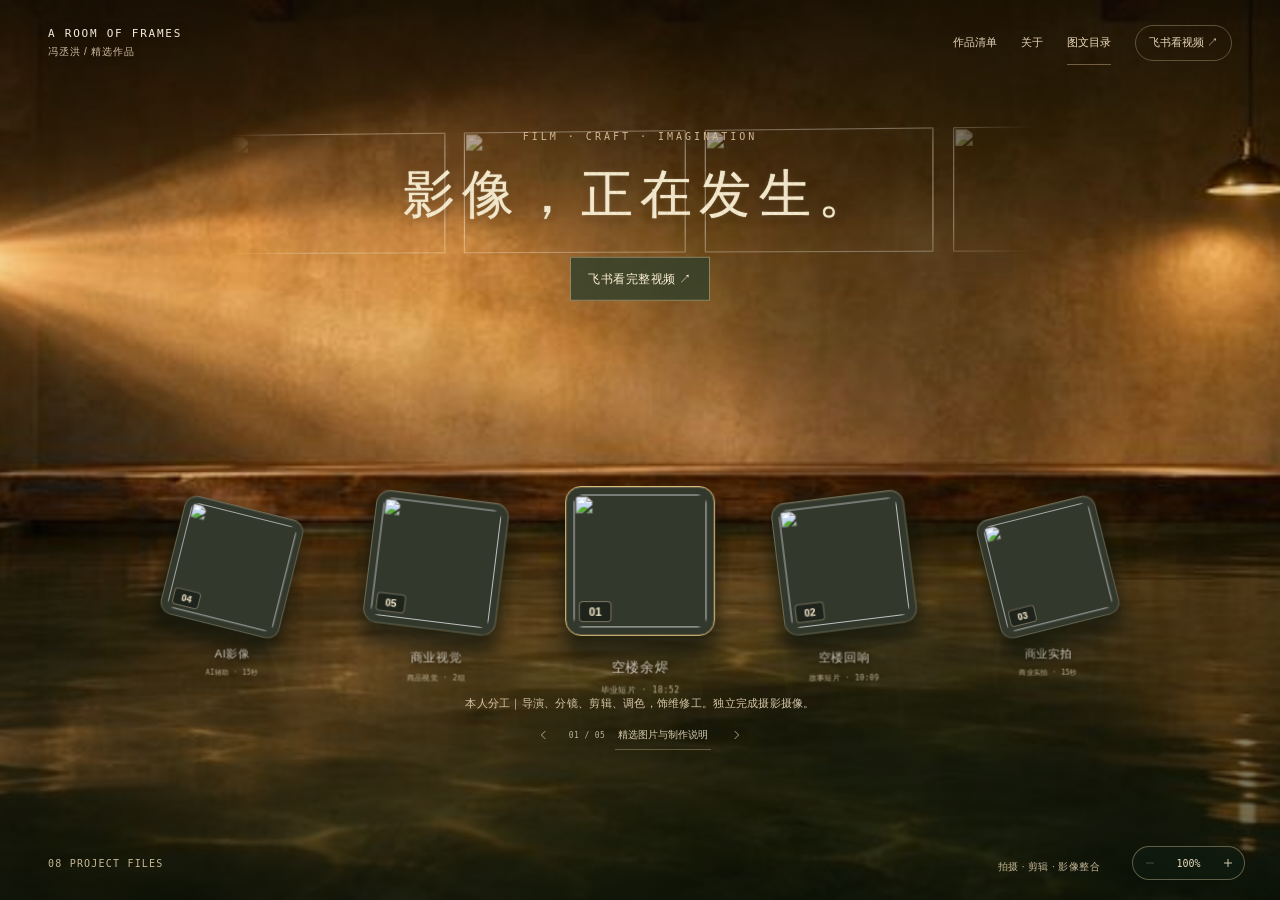
==== commit e2ec9bdb: "Lead with Empty Building Embers and refine the film covers" ====
--- a/index.html
+++ b/index.html
@@ -9,7 +9,7 @@
 <meta property="og:type" content="website">
 <meta property="og:locale" content="zh_CN">
 <meta property="og:url" content="https://fengchenhhong-hub.github.io/dome/">
-<meta property="og:image" content="https://fengchenhhong-hub.github.io/dome/assets/konglou-poster.jpg">
+<meta property="og:image" content="https://fengchenhhong-hub.github.io/dome/assets-narrative/embers-v2-burning-title.webp">
 <link rel="preload" as="image" href="assets/screening-room.jpg" fetchpriority="high">
 <style>
 @font-face{font-family:ArchiveSerif;src:url('assets/portfolio-serif.woff2') format('woff2');font-display:swap}
@@ -234,25 +234,30 @@
 </style></head>
 <body>
 <section class="room" aria-label="交互放映室"><div class="room-top"><div class="room-sign">A ROOM OF FRAMES<span>冯丞洪 / 精选作品</span></div><div class="room-nav"><button id="open-index" type="button" aria-expanded="false" aria-controls="room-index">作品清单</button><button type="button" class="about-btn" data-special="about">关于</button><a class="lite-entry" href="lite.html">图文目录</a><a id="toggle-view" class="view-toggle" href="https://my.feishu.cn/wiki/W1a6wsG2wiyLZnkIknEcfHCQnvg?from=from_copylink" target="_blank" rel="noopener">飞书看视频 ↗</a></div></div>
-<div class="room-list" id="room-index" hidden><button data-launch="film">01 / 空楼回响 <small>精选图片</small></button><button data-launch="real">02 / 商业实拍 <small>15秒</small></button><button data-launch="ai">03 / AI影像 <small>15秒</small></button><button data-launch="visual">04 / 商业视觉 <small>两组项目</small></button><button data-launch="production">05 / 空楼余烬 <small>18:52</small></button><button data-gallery="hangxiang">06 / 航向 <small>6:08</small></button><button data-gallery="yueding">07 / 约定 <small>2:52</small></button><button data-gallery="shixianzhiwai">08 / 视线之外 <small>12:01</small></button></div>
+<div class="room-list" id="room-index" hidden><button data-launch="production">01 / 空楼余烬 <small>18:52</small></button>
+<button data-launch="film">02 / 空楼回响 <small>精选图片</small></button>
+<button data-launch="real">03 / 商业实拍 <small>15秒</small></button>
+<button data-launch="ai">04 / AI影像 <small>15秒</small></button>
+<button data-launch="visual">05 / 商业视觉 <small>两组项目</small></button><button data-gallery="hangxiang">06 / 航向 <small>6:08</small></button><button data-gallery="yueding">07 / 约定 <small>2:52</small></button><button data-gallery="shixianzhiwai">08 / 视线之外 <small>12:01</small></button></div>
 <noscript><div class="no-script-note">此浏览器未启用交互效果，<a href="lite.html">进入图文目录</a>，或前往飞书观看完整视频。</div></noscript>
 <div class="room-world" id="room-world">
 <div class="room-backdrop"><canvas id="water" aria-hidden="true"></canvas></div>
-<div class="room-heading"><div class="eyebrow">FILM · CRAFT · IMAGINATION</div><h1><span class="projection-title">影像，正在发生。</span><span class="projection-grain" data-ink="影像，正在发生。" aria-hidden="true"></span></h1><a class="room-watch" href="https://my.feishu.cn/wiki/W1a6wsG2wiyLZnkIknEcfHCQnvg?from=from_copylink" target="_blank" rel="noopener">飞书看完整视频 ↗</a></div>
+<div class="room-heading"><div class="eyebrow">FILM · CRAFT · IMAGINATION</div><h1><span class="projection-title">影像，正在发生。</span><span class="projection-grain" data-ink="影像，正在发生。" aria-hidden="true"></span></h1><a class="room-watch" href="https://my.feishu.cn/wiki/W1a6wsG2wiyLZnkIknEcfHCQnvg#JV5LdtEqpoVaChxoZFCc4IQMnMh" target="_blank" rel="noopener">飞书看完整视频 ↗</a></div>
 <div class="room-dock">
-<button class="object" type="button" data-case="film" data-gallery="film" data-title="《空楼回响》｜导演、剪辑，独立完成摄影摄像" aria-label="查看空楼回响精选图片与本人分工"><span class="object-icon" data-number="01"><img src="assets-narrative/echo-golden-screen.webp" alt=""></span><span class="object-reflection" aria-hidden="true"><img src="assets-narrative/echo-golden-screen.webp" alt=""></span><span class="object-title">空楼回响</span><span class="object-sub">故事短片 · 10:09</span><span class="object-hint">精选图片与分工 ↗</span></button>
-<button class="object" type="button" data-case="real" data-gallery="real" data-title="商业实拍｜实拍素材剪辑、英文字幕与成片包装" aria-label="查看商业实拍图片与本人分工"><span class="object-icon" data-number="02"><img src="preview-assets/real-unboxing.jpg" alt=""></span><span class="object-reflection" aria-hidden="true"><img src="preview-assets/real-unboxing.jpg" alt=""></span><span class="object-title">商业实拍</span><span class="object-sub">商业实拍 · 15秒</span><span class="object-hint">查看作品 ↗</span></button>
-<button class="object" type="button" data-case="ai" data-gallery="ai" data-title="AI辅助短视频｜创意、素材迭代与剪辑" aria-label="查看AI影像图片与本人分工"><span class="object-icon" data-number="03"><img src="assets/ai-cover-medium.jpg" alt=""></span><span class="object-reflection" aria-hidden="true"><img src="assets/ai-cover-medium.jpg" alt=""></span><span class="object-title">AI影像</span><span class="object-sub">AI辅助 · 15秒</span><span class="object-hint">查看作品 ↗</span></button>
-<button class="object" type="button" data-case="visual" data-special="visual" aria-label="打开商品与宣传视觉案例"><span class="object-icon" data-number="04"><img src="assets-narrative/portfolio-1121-fruit-thumb.webp" alt=""></span><span class="object-reflection" aria-hidden="true"><img src="assets-narrative/portfolio-1121-fruit-thumb.webp" alt=""></span><span class="object-title">商业视觉</span><span class="object-sub">商品视觉 · 2组</span><span class="object-hint">翻开视觉样例 ↗</span></button>
-<button class="object" type="button" data-case="production" data-gallery="production" aria-label="查看空楼余烬毕业短片"><span class="object-icon" data-number="05"><img src="assets-narrative/embers-v2-light-gate.webp" alt=""></span><span class="object-reflection" aria-hidden="true"><img src="assets-narrative/embers-v2-light-gate.webp" alt=""></span><span class="object-title">空楼余烬</span><span class="object-sub">毕业短片 · 18:52</span><span class="object-hint">精选图片与分工 ↗</span></button>
+<button class="object" type="button" data-case="production" data-gallery="production" aria-label="查看空楼余烬毕业短片"><span class="object-icon" data-number="01"><img src="assets-narrative/embers-0211-atrium-cover.webp" alt=""></span><span class="object-reflection" aria-hidden="true"><img src="assets-narrative/embers-0211-atrium-cover.webp" alt=""></span><span class="object-title">空楼余烬</span><span class="object-sub">毕业短片 · 18:52</span><span class="object-hint">精选图片与分工 ↗</span></button>
+<button class="object" type="button" data-case="film" data-gallery="film" data-title="《空楼回响》｜导演、剪辑，独立完成摄影摄像" aria-label="查看空楼回响精选图片与本人分工"><span class="object-icon" data-number="02"><img src="assets-narrative/echo-0515-screen-duo-cover.webp" alt=""></span><span class="object-reflection" aria-hidden="true"><img src="assets-narrative/echo-0515-screen-duo-cover.webp" alt=""></span><span class="object-title">空楼回响</span><span class="object-sub">故事短片 · 10:09</span><span class="object-hint">精选图片与分工 ↗</span></button>
+<button class="object" type="button" data-case="real" data-gallery="real" data-title="商业实拍｜实拍素材剪辑、英文字幕与成片包装" aria-label="查看商业实拍图片与本人分工"><span class="object-icon" data-number="03"><img src="preview-assets/real-unboxing.jpg" alt=""></span><span class="object-reflection" aria-hidden="true"><img src="preview-assets/real-unboxing.jpg" alt=""></span><span class="object-title">商业实拍</span><span class="object-sub">商业实拍 · 15秒</span><span class="object-hint">查看作品 ↗</span></button>
+<button class="object" type="button" data-case="ai" data-gallery="ai" data-title="AI辅助短视频｜创意、素材迭代与剪辑" aria-label="查看AI影像图片与本人分工"><span class="object-icon" data-number="04"><img src="assets/ai-cover-medium.jpg" alt=""></span><span class="object-reflection" aria-hidden="true"><img src="assets/ai-cover-medium.jpg" alt=""></span><span class="object-title">AI影像</span><span class="object-sub">AI辅助 · 15秒</span><span class="object-hint">查看作品 ↗</span></button>
+<button class="object" type="button" data-case="visual" data-special="visual" aria-label="打开商品与宣传视觉案例"><span class="object-icon" data-number="05"><img src="assets-narrative/portfolio-1121-fruit-thumb.webp" alt=""></span><span class="object-reflection" aria-hidden="true"><img src="assets-narrative/portfolio-1121-fruit-thumb.webp" alt=""></span><span class="object-title">商业视觉</span><span class="object-sub">商品视觉 · 2组</span><span class="object-hint">翻开视觉样例 ↗</span></button>
 </div></div>
 <div class="room-foot"><span>08 PROJECT FILES</span><span>拍摄 · 剪辑 · 影像整合</span></div></section>
 <div class="wrap">
 <nav aria-label="主导航"><a href="#" class="wordmark"><strong>冯丞洪</strong><span>FCH / FILM & CONTENT<br>SELECTED WORKS 2026</span></a><div class="navlinks"><a href="#film">影视叙事</a><a href="#commercial">商业内容</a><a href="#method">制作方法</a></div><span class="edition mono">VOL. 01 / 2026</span></nav>
-<header class="hero"><div><div class="kicker micro">片 场 档 案 / A FILMMAKER’S FILE</div><p class="identity">冯丞洪｜视频拍摄·剪辑作品集</p><h1>把现场，<br>留在画面里。</h1><p>我是冯丞洪。以影视叙事为基础，完成镜头组织、现场拍摄与剪辑调色；结合表演训练与AI辅助创作，让创意落实为可交付的影像。</p><a class="primary" href="#film">翻开作品档案 <span aria-hidden="true">↘</span></a><div class="hero-foot"><span>现场拍摄</span><span>剪辑调色</span><span>AI辅助创作</span></div></div><div class="archive" aria-label="影视制作档案视觉"><div class="folder"></div><div class="photo"><img src="assets/film-still-120.jpg" alt="《空楼回响》真实影片画面"><small>STILL 001 —《空楼回响》/ DIRECTOR · CAMERA · EDIT</small></div><div class="clip" aria-hidden="true"></div><div class="ticket"><div class="micro">ADMIT ONE / 2026</div><em>从现场<br>到成片</em><div class="line"></div><small>影 视 叙 事 · 商 业 内 容</small></div><span class="archive-label">FCH-01 / OPEN FILE</span></div></header>
-<div class="work-index" aria-label="作品索引"><span class="micro">作品索引 /</span><a href="#film">完整短片</a><a href="#commercial">商业短视频</a><a href="#visuals">商品视觉</a><a href="#production">毕业短片</a></div>
+<header class="hero"><div><div class="kicker micro">片 场 档 案 / A FILMMAKER’S FILE</div><p class="identity">冯丞洪｜视频拍摄·剪辑作品集</p><h1>把现场，<br>留在画面里。</h1><p>我是冯丞洪。以影视叙事为基础，完成镜头组织、现场拍摄与剪辑调色；结合表演训练与AI辅助创作，让创意落实为可交付的影像。</p><a class="primary" href="#production">翻开作品档案 <span aria-hidden="true">↘</span></a><div class="hero-foot"><span>现场拍摄</span><span>剪辑调色</span><span>AI辅助创作</span></div></div><div class="archive" aria-label="影视制作档案视觉"><div class="folder"></div><div class="photo"><img src="assets/film-still-120.jpg" alt="《空楼回响》真实影片画面"><small>STILL 001 —《空楼回响》/ DIRECTOR · CAMERA · EDIT</small></div><div class="clip" aria-hidden="true"></div><div class="ticket"><div class="micro">ADMIT ONE / 2026</div><em>从现场<br>到成片</em><div class="line"></div><small>影 视 叙 事 · 商 业 内 容</small></div><span class="archive-label">FCH-01 / OPEN FILE</span></div></header>
+<div class="work-index" aria-label="作品索引"><span class="micro">作品索引 /</span><a href="#production">毕业短片</a><a href="#film">影视叙事</a><a href="#commercial">商业短视频</a><a href="#visuals">商品视觉</a></div>
 <main class="paper"><div class="paper-top"><span class="micro">SELECTED WORKS / 精选作品档案</span><span>先看作品，再看制作过程</span></div>
-<section id="film"><div class="section-title"><div class="title"><span class="n">01</span><h2>影视叙事</h2></div><span class="en">NARRATIVE FILM</span></div>
+<section><div class="section-title"><div class="title"><span class="n">01</span><h2>毕业创作</h2></div><span class="en">GRADUATION FILM</span></div><article id="production" class="more-film" aria-labelledby="ember-title"><button type="button" data-gallery="production" aria-label="查看空楼余烬图片与本人分工"><img src="assets-narrative/embers-v2-burning-title.webp" alt="《空楼余烬》燃烧片名" loading="lazy"><span class="film-open">精选图片与制作说明 ↗</span></button><h3 id="ember-title">《空楼余烬》</h3><p class="meta">毕业创作 / 18:52 / 实拍与AI辅助创作</p><p class="role-line">导演、分镜、剪辑、调色，饰维修工。独立完成摄影摄像。</p><p>三名玩家被卷进一场校园火灾副本，在一次次重现的现场中追查二十年前的旧案。</p><a class="domestic-watch" href="https://my.feishu.cn/wiki/W1a6wsG2wiyLZnkIknEcfHCQnvg#JV5LdtEqpoVaChxoZFCc4IQMnMh" target="_blank" rel="noopener">飞书看完整视频 ↗</a></article></section>
+<section id="film"><div class="section-title"><div class="title"><span class="n">02</span><h2>影视叙事</h2></div><span class="en">NARRATIVE FILM</span></div>
 <button class="film-stage" data-gallery="film" data-title="《空楼回响》｜导演、剪辑，独立完成摄影摄像" aria-label="查看空楼回响精选图片"><img src="assets-narrative/echo-golden-screen.webp" alt="《空楼回响》暖金屏风前的人物" loading="lazy"><span class="screen-title"><small>SHORT FILM / 10′09″</small><strong>空楼回响</strong></span><span class="screen-play"><span>查看精选图片</span><span class="play-circle" aria-hidden="true"><svg viewBox="0 0 24 24" width="19" height="19" fill="none" stroke="currentColor" stroke-width="1.3"><rect x="3" y="4" width="18" height="16" rx="1"/><path d="m4 16 5-5 4 4 3-3 4 4"/><circle cx="16.5" cy="8" r="1.5"/></svg></span></span></button>
 <div class="film-detail"><div><h3>在有限场地里，组织完整叙事。</h3><p class="meta">故事短片 / 已完成 / 完整视频见飞书</p><p class="role-line">本人职责：导演、剪辑，独立完成摄影摄像</p><div class="award">第20届中国好创意暨全国数字艺术设计大赛<strong>吉林赛区 · 本科组 · 社会创新类一等奖</strong></div></div><div><p class="description">以普通教学楼为主要场景，使用Pocket 3完成约3天拍摄、约14天剪辑。通过取景、镜头组织与剪辑衔接处理场地限制，把现场素材组织成完整的故事表达。</p><div class="competency"><span>现场取景</span><span>镜头组织</span><span>叙事剪辑</span><span>完整成片交付</span></div></div></div>
 <div class="more-films" aria-label="更多影视作品">
@@ -260,13 +265,12 @@
 <article class="more-film"><button type="button" data-gallery="yueding" aria-label="查看约定图片与本人分工"><img src="assets/yueding-cover-v10.jpg" alt="《约定》影片画面" loading="lazy"><span class="film-open">精选图片与制作说明 ↗</span></button><h3>《约定》</h3><p class="meta">故事短片 / 2:52</p><p class="role-line">创意、导演、摄影、剪辑</p><p>结合日夜场景、人物对白与近景，组织情绪变化与叙事节奏。</p></article>
 <article class="more-film"><button type="button" data-gallery="shixianzhiwai" aria-label="查看视线之外图片与本人分工"><img src="assets/shixianzhiwai-cover-v10.jpg" alt="《视线之外》影片画面" loading="lazy"><span class="film-open">精选图片与制作说明 ↗</span></button><h3>《视线之外》</h3><p class="meta">故事短片 / 12:01</p><p class="role-line">副导演、摄影、剪辑</p><p>在办公室、走廊与夜景等环境中完成实拍和叙事剪辑。</p></article>
 </div>
-<article id="production" class="more-film" aria-labelledby="ember-title"><button type="button" data-gallery="production" aria-label="查看空楼余烬图片与本人分工"><img src="assets-narrative/embers-v2-burning-title.webp" alt="《空楼余烬》燃烧片名" loading="lazy"><span class="film-open">精选图片与制作说明 ↗</span></button><h3 id="ember-title">《空楼余烬》</h3><p class="meta">毕业创作 / 18:52 / 实拍与AI辅助创作</p><p class="role-line">导演、分镜、剪辑、调色，饰维修工。独立完成摄影摄像。</p><p>三名玩家被卷进一场校园火灾副本，在一次次重现的现场中追查二十年前的旧案。</p><a class="domestic-watch" href="https://my.feishu.cn/wiki/W1a6wsG2wiyLZnkIknEcfHCQnvg#JV5LdtEqpoVaChxoZFCc4IQMnMh" target="_blank" rel="noopener">飞书看完整视频 ↗</a></article>
 </section>
-<section id="commercial" class="commercial"><div class="section-title"><div class="title"><span class="n">02</span><h2>商业内容</h2></div><span class="en">COMMERCIAL CONTENT</span></div><div class="short-grid">
+<section id="commercial" class="commercial"><div class="section-title"><div class="title"><span class="n">03</span><h2>商业内容</h2></div><span class="en">COMMERCIAL CONTENT</span></div><div class="short-grid">
 <article class="short"><button class="short-poster" data-gallery="real" data-title="实拍商品教程｜选题、脚本、拍摄、剪辑及字幕" aria-label="查看实拍商品教程图片"><img src="assets/tutorial-poster.jpg" alt="实拍商品使用教程封面" loading="lazy"><span class="play-circle" aria-hidden="true"><svg viewBox="0 0 24 24" width="19" height="19" fill="none" stroke="currentColor" stroke-width="1.3"><rect x="3" y="4" width="18" height="16" rx="1"/><path d="m4 16 5-5 4 4 3-3 4 4"/><circle cx="16.5" cy="8" r="1.5"/></svg></span></button><div class="short-info"><div class="micro">LIVE ACTION / 15 SEC</div><h3>把使用过程拍清楚</h3><p>将选取、贴合、梳理拆成演示步骤，用近景、动作顺序与字幕组织信息，完成竖屏教程成片。</p><p class="short-role">本人职责：选题与脚本、现场拍摄、剪辑及字幕编排。</p></div></article>
 <article class="short"><button class="short-poster" type="button" data-gallery="real" data-start-frame="commerce-unboxing-v10.jpg" data-title="开箱推荐｜实拍素材剪辑、英文字幕与成片包装" aria-label="查看开箱推荐图片与剪辑分工"><img src="assets/commerce-unboxing-v10.jpg" alt="开箱推荐短视频代表画面" loading="lazy"><span class="play-circle" aria-hidden="true"><svg viewBox="0 0 24 24" width="19" height="19" fill="none" stroke="currentColor" stroke-width="1.3"><rect x="3" y="4" width="18" height="16" rx="1"/><path d="m4 16 5-5 4 4 3-3 4 4"/><circle cx="16.5" cy="8" r="1.5"/></svg></span></button><div class="short-info"><div class="micro">UNBOXING / 15 SEC</div><h3>把推荐内容剪清楚</h3><p>整理实拍开箱素材，通过段落组织、英文字幕与成片包装完成推荐短视频。</p><p class="short-role">本人职责：实拍素材剪辑、英文字幕与成片包装。</p></div></article>
 <article class="short"><button class="short-poster" data-gallery="ai" data-title="AI辅助商品短视频｜创意、提示词、素材筛选与剪辑" aria-label="查看AI辅助短视频图片"><img src="assets/ai-cover-medium.jpg" alt="AI生成短视频封面" loading="lazy"><span class="play-circle" aria-hidden="true"><svg viewBox="0 0 24 24" width="19" height="19" fill="none" stroke="currentColor" stroke-width="1.3"><rect x="3" y="4" width="18" height="16" rx="1"/><path d="m4 16 5-5 4 4 3-3 4 4"/><circle cx="16.5" cy="8" r="1.5"/></svg></span></button><div class="short-info"><div class="micro">AI-ASSISTED / 15 SEC</div><h3>让生成画面服务内容</h3><span class="label-ai">本例包含AI生成画面</span><p>围绕日常化妆场景组织人物、商品特写与情境画面，筛选并迭代人物质感和细节，整合为短视频。</p><p class="short-role">本人职责：创意、提示词设计、素材筛选迭代、剪辑与字幕。</p></div></article></div></section>
-<section id="visuals" class="visuals"><div class="section-title"><div class="title"><span class="n">03</span><h2>商品视觉</h2></div><span class="en">VISUAL SUPPORT</span></div><div class="visual-intro"><p><strong>麦屿青甜 · 持续付费商业合作</strong><br>围绕门店展示需求统一商品图风格，完成多比例适配与反馈修改。首批25款主图、1张店铺横幅、2张宣传海报已交付采用。</p><div class="stat"><strong>200+</strong> 张制作与迭代<br><strong>11</strong> 类蛋糕甜点</div></div><div class="gallery">
+<section id="visuals" class="visuals"><div class="section-title"><div class="title"><span class="n">05</span><h2>商品视觉</h2></div><span class="en">VISUAL SUPPORT</span></div><div class="visual-intro"><p><strong>麦屿青甜 · 持续付费商业合作</strong><br>围绕门店展示需求统一商品图风格，完成多比例适配与反馈修改。首批25款主图、1张店铺横幅、2张宣传海报已交付采用。</p><div class="stat"><strong>200+</strong> 张制作与迭代<br><strong>11</strong> 类蛋糕甜点</div></div><div class="gallery">
 <figure><button data-image="assets/cake-pearl.jpg" data-title="复古珍珠｜商品视觉" aria-label="放大复古珍珠商品图"><img src="assets/cake-pearl.jpg" alt="复古珍珠蛋糕商品视觉" loading="lazy"></button><figcaption><span>复古珍珠 / 装饰细节</span><span class="mono">001</span></figcaption></figure>
 <figure><button data-image="assets/cake-fruit.jpg" data-title="四季果屿｜商品视觉" aria-label="放大四季果屿商品图"><img src="assets/cake-fruit.jpg" alt="四季果屿蛋糕商品视觉" loading="lazy"></button><figcaption><span>四季果屿 / 鲜果配色</span><span class="mono">002</span></figcaption></figure>
 <figure><button data-image="assets/cake-wishes.jpg" data-title="一帆风顺｜商品视觉" aria-label="放大一帆风顺商品图"><img src="assets/cake-wishes.jpg" alt="一帆风顺蛋糕商品视觉" loading="lazy"></button><figcaption><span>一帆风顺 / 祝福表达</span><span class="mono">003</span></figcaption></figure></div><p class="annotation">200余张含修改及多比例适配版本，仅指麦屿青甜项目，不代表200款独立商品。</p>
@@ -282,8 +286,8 @@
 let restoreFocus;
 function clearNode(node){while(node.firstChild)node.removeChild(node.firstChild);}
 const portfolioCases={
- film:{title:'《空楼回响》',meta:'故事短片 / 10:09 / 已完成',role:'导演、剪辑，独立完成摄影摄像',description:'在普通教学楼完成叙事短片，通过取景、镜头组织与剪辑衔接处理场地限制。',award:'中国好创意暨全国数字艺术设计大赛 · 吉林赛区本科组社会创新类一等奖',images:[["assets-narrative/echo-golden-screen.webp", "05:37 / 暖金屏风"], ["assets-narrative/echo-red-door.webp", "03:32 / 红光门缝"], ["assets-narrative/echo-cool-staircase.webp", "00:51 / 冷蓝楼梯"], ["assets-narrative/echo-purple-lookback.webp", "08:52 / 紫光回望"], ["assets-narrative/echo-archival-photo.webp", "08:40 / 黑白旧照"]]},
- production:{"title": "《空楼余烬》", "meta": "毕业创作 / 18:52 / 实拍与AI辅助创作", "role": "导演、分镜、剪辑、调色，饰维修工。独立完成摄影摄像。", "description": "三名玩家被卷进一场校园火灾副本，在一次次重现的现场中追查二十年前的旧案。", "images": [["assets-narrative/embers-v2-burning-title.webp", "燃烧片名"], ["assets-narrative/embers-v2-light-gate.webp", "02:51 / 穿过紫金光门"], ["assets-narrative/embers-v2-cold-reaction.webp", "13:10 / 冷光中抬眼"], ["assets-narrative/embers-fire.webp", "10:23 / 火光走廊"]]},
+ film:{title:'《空楼回响》',meta:'故事短片 / 10:09 / 已完成',role:'导演、剪辑，独立完成摄影摄像',description:'在普通教学楼完成叙事短片，通过取景、镜头组织与剪辑衔接处理场地限制。',award:'中国好创意暨全国数字艺术设计大赛 · 吉林赛区本科组社会创新类一等奖',images:[["assets-narrative/echo-golden-screen.webp", "05:37", "", "暖金屏风前的旗袍人物"], ["assets-narrative/echo-tilted-corridor.webp", "02:46", "", "冷蓝走廊里的三人斜构图"], ["assets-narrative/echo-red-door.webp", "03:32", "", "红光门缝"]]},
+ production:{"title": "《空楼余烬》", "meta": "毕业创作 / 18:52 / 实拍与AI辅助创作", "role": "导演、分镜、剪辑、调色，饰维修工。独立完成摄影摄像。", "description": "三名玩家被卷进一场校园火灾副本，在一次次重现的现场中追查二十年前的旧案。", "images": [["assets-narrative/embers-v2-burning-title.webp", "", "", "《空楼余烬》燃烧片名"], ["assets-narrative/embers-0211-atrium.webp", "02:11", "", "仰拍蓝色玻璃中庭穹顶"], ["assets-narrative/embers-fire.webp", "10:23", "", "火光照亮走廊与红门"], ["assets-narrative/embers-v2-cold-reaction.webp", "13:10", "", "冷色室内的人物近景"]]},
  real:{title:'商业实拍 / 教程与开箱',meta:'步骤教程15秒 / 开箱推荐15秒',role:'步骤教程：选题与脚本、现场拍摄、剪辑及字幕；开箱推荐：实拍素材剪辑、英文字幕与成片包装。',description:'步骤教程用近景、动作顺序与字幕说明商品使用过程；开箱推荐将实拍素材整理成展示段落，配合英文字幕完成成片包装。两例分别体现步骤表达与推荐内容的剪辑组织。',layout:'portrait',images:[['tutorial-poster.jpg','步骤教程 / 商品使用演示'],['commerce-unboxing-v10.jpg','开箱推荐 / 实拍素材剪辑与字幕包装']]},
  ai:{title:'AI辅助短视频',meta:'本例包含AI生成画面 / 约15秒',role:'创意、提示词设计、素材筛选迭代、剪辑与字幕',description:'围绕日常化妆场景组织人物、商品特写与情境画面，筛选并迭代人物质感和细节，整合为短视频。',layout:'portrait',images:[['ai-cover-medium.jpg','人物持商品中景 / AI生成画面']]},
  hangxiang:{title:'《航向》',meta:'故事短片 / 6:08',role:'导演、摄影、剪辑、调色',description:'围绕青年就业迷茫展开故事，完成演员沟通、镜头设计和现场组织。结合室内对白与城市外景推进叙事。',images:[['hangxiang-cover-v10.jpg','就业主题短片 / 真实影片画面']]},
@@ -301,9 +305,9 @@
 function showGallery(origin,key){const caseKey=key||origin.dataset.gallery,data=portfolioCases[caseKey];if(!data)return;restoreFocus=origin;hideRoomIndex();clearNode(box);clearNode(note);renderCaseCopy(data);title.textContent=data.title+'｜精选图片';const watch=appendWatchLink(note,caseWatchLinks[caseKey]);const route=document.createElement('span');route.className='gallery-route-note';route.textContent='本页为图片展；完整视频在飞书观看。';if((key||origin.dataset.gallery)==='visual')route.textContent='轻触大图可查看原图。';note.append(route);
  const panel=document.createElement('div');panel.className='case-gallery';panel.dataset.layout=data.layout||'landscape';const figure=document.createElement('figure'),original=document.createElement('a'),image=document.createElement('img'),caption=document.createElement('figcaption');original.className='gallery-photo-link';original.target='_blank';original.rel='noopener';original.setAttribute('aria-label','单独查看当前图片原图');image.className='gallery-photo';image.decoding='async';original.append(image);caption.setAttribute('aria-live','polite');figure.append(original,caption);panel.append(figure);
  let current=0;const thumbButtons=[];let count;
- function select(index,moveFocus){current=(index+data.images.length)%data.images.length;const frame=data.images[current];image.src=caseAssetUrl(frame[0]);image.alt=data.title+' / '+frame[1];original.href=image.src;watch.href=frameWatchLinks[frame[0]]||caseWatchLinks[caseKey]||FEISHU_URL;caption.textContent=(frame[2]?frame[2]+' / ':'')+frame[1];if(count)count.textContent=(current+1)+' / '+data.images.length;thumbButtons.forEach((button,i)=>button.setAttribute('aria-pressed',String(i===current)));if(moveFocus&&thumbButtons[current])thumbButtons[current].focus();}
+ function select(index,moveFocus){current=(index+data.images.length)%data.images.length;const frame=data.images[current];image.src=caseAssetUrl(frame[0]);image.alt=frame[3]||data.title+(frame[1]?' / '+frame[1]:'');original.href=image.src;watch.href=frameWatchLinks[frame[0]]||caseWatchLinks[caseKey]||FEISHU_URL;caption.textContent=(frame[2]?frame[2]+' / ':'')+frame[1];caption.hidden=!caption.textContent;if(count)count.textContent=(current+1)+' / '+data.images.length;thumbButtons.forEach((button,i)=>button.setAttribute('aria-pressed',String(i===current)));if(moveFocus&&thumbButtons[current])thumbButtons[current].focus();}
  if(data.images.length>1){const controls=document.createElement('div');controls.className='gallery-controls';const previous=document.createElement('button'),next=document.createElement('button');previous.type=next.type='button';previous.textContent='上一张';next.textContent='下一张';previous.setAttribute('aria-label','上一张精选图片');next.setAttribute('aria-label','下一张精选图片');previous.addEventListener('click',()=>select(current-1));next.addEventListener('click',()=>select(current+1));count=document.createElement('span');count.className='gallery-count';count.setAttribute('aria-hidden','true');controls.append(previous,count,next);panel.append(controls);
- const groups=document.createElement('div');groups.className='gallery-groups';const lists=new Map();data.images.forEach((frame,i)=>{const group=frame[2]||'';if(!lists.has(group)){const section=document.createElement('section');section.className='gallery-thumb-section';if(group){const heading=document.createElement('h4');heading.textContent=group;section.append(heading);}const row=document.createElement('div');row.className='gallery-thumbs';row.setAttribute('role','group');row.setAttribute('aria-label',(group||data.title)+'精选图片');section.append(row);groups.append(section);lists.set(group,row);}const thumbs=lists.get(group);const button=document.createElement('button'),thumb=document.createElement('img'),label=document.createElement('span');button.type='button';button.setAttribute('aria-label','查看第'+(i+1)+'张：'+frame[1]);thumb.src=caseAssetUrl(frame[0]);thumb.alt='';thumb.loading='lazy';thumb.decoding='async';label.textContent=frame[1];button.append(thumb,label);button.addEventListener('click',()=>select(i));button.addEventListener('keydown',event=>{let at;if(event.key==='ArrowRight'||event.key==='ArrowDown')at=i+1;else if(event.key==='ArrowLeft'||event.key==='ArrowUp')at=i-1;else if(event.key==='Home')at=0;else if(event.key==='End')at=data.images.length-1;else return;event.preventDefault();select(at,true);});thumbButtons.push(button);thumbs.append(button);});panel.append(groups);}
+ const groups=document.createElement('div');groups.className='gallery-groups';const lists=new Map();data.images.forEach((frame,i)=>{const group=frame[2]||'';if(!lists.has(group)){const section=document.createElement('section');section.className='gallery-thumb-section';if(group){const heading=document.createElement('h4');heading.textContent=group;section.append(heading);}const row=document.createElement('div');row.className='gallery-thumbs';row.setAttribute('role','group');row.setAttribute('aria-label',(group||data.title)+'精选图片');section.append(row);groups.append(section);lists.set(group,row);}const thumbs=lists.get(group);const button=document.createElement('button'),thumb=document.createElement('img'),label=document.createElement('span');button.type='button';button.setAttribute('aria-label','查看第'+(i+1)+'张：'+(frame[3]||frame[1]||data.title));thumb.src=caseAssetUrl(frame[0]);thumb.alt='';thumb.loading='lazy';thumb.decoding='async';label.textContent=frame[1];button.append(thumb);if(frame[1])button.append(label);button.addEventListener('click',()=>select(i));button.addEventListener('keydown',event=>{let at;if(event.key==='ArrowRight'||event.key==='ArrowDown')at=i+1;else if(event.key==='ArrowLeft'||event.key==='ArrowUp')at=i-1;else if(event.key==='Home')at=0;else if(event.key==='End')at=data.images.length-1;else return;event.preventDefault();select(at,true);});thumbButtons.push(button);thumbs.append(button);});panel.append(groups);}
  const startIndex=origin.dataset.startFrame?data.images.findIndex(frame=>frame[0]===origin.dataset.startFrame):0;select(Math.max(0,startIndex));box.append(panel);revealViewer(watch.href||FEISHU_URL);
 }
 function showImage(origin){restoreFocus=origin;hideRoomIndex();clearNode(box);clearNode(note);clearNode(document.querySelector('#panel-copy'));title.textContent=origin.dataset.title||'商品视觉';const image=document.createElement('img');image.src=origin.dataset.image;image.alt=origin.dataset.title||'商品视觉原图';box.append(image);const link=document.createElement('a');link.href=origin.dataset.image;link.target='_blank';link.rel='noopener';link.className='image-original-link';link.textContent='单独查看原图 ↗';note.append(link);revealViewer(origin.dataset.image);}
@@ -312,7 +316,7 @@
 function closeViewer(){if(viewer.open)viewer.close();if(restoreFocus&&typeof restoreFocus.focus==='function')restoreFocus.focus();}
 document.querySelector('#close-viewer').addEventListener('click',closeViewer);viewer.addEventListener('cancel',event=>{event.preventDefault();closeViewer();});viewer.addEventListener('click',event=>{if(event.target===viewer){const r=viewer.getBoundingClientRect();if(event.clientX<r.left||event.clientX>r.right||event.clientY<r.top||event.clientY>r.bottom)closeViewer();}});
 
-</script><script src="room.js?v=20261121-final"></script><script data-source="projection.js?v=12r3">
+</script><script src="room.js?v=20261121-embers-first"></script><script data-source="projection.js?v=12r3">
 /* The light carries real stills; full films remain at the Feishu entry. */
 (() => {
   'use strict';
@@ -326,7 +330,7 @@
   const reduced = matchMedia('(prefers-reduced-motion: reduce)');
   const sources = {
     film: 'assets-narrative/echo-golden-screen.webp',
-    production: 'assets-narrative/embers-v2-light-gate.webp',
+    production: 'assets-narrative/embers-0211-atrium.webp',
     emberReaction: 'assets-narrative/embers-v2-cold-reaction-thumb.webp',
     emberFire: 'assets-narrative/embers-fire-thumb.webp',
     red: 'assets-narrative/echo-red-door.webp',
@@ -352,11 +356,11 @@
     hangxiang: ['hangxiang'],
     yueding: ['yueding'],
     shixianzhiwai: ['shixianzhiwai'],
-    all: ['film', 'production', 'hangxiang', 'yueding', 'shixianzhiwai', 'visual']
+    all: ['production', 'film', 'hangxiang', 'yueding', 'shixianzhiwai', 'visual']
   };
   let manualPaused = false;
   let inView = true;
-  let current = 'film';
+  let current = 'production';
   let layoutFrame = 0;
   let stripSignature = '';
   let temporaryPaused = false;
@@ -392,7 +396,7 @@
   lightStatus.setAttribute('aria-live', 'polite');
   world.append(lightStatus);
 
-  const frameNames = { production: '《空楼余烬》', emberReaction: '《空楼余烬》· 冷光中抬眼', emberFire: '《空楼余烬》· 火光走廊', film: '《空楼回响》', red: '《空楼回响》· 红色门框', warm: '《空楼回响》· 紫光回望', hangxiang: '《航向》', yueding: '《约定》', shixianzhiwai: '《视线之外》', real: '商业实拍·开箱', tutorial: '商业实拍·步骤教程', ai: 'AI影像·人物与商品', aiProduct: 'AI影像·商品操作', aiDetail: 'AI影像·眼妆细节', visual: '商业视觉·鲜果蛋糕', cakePearl: '商业视觉·珍珠蛋糕', jewelry: '商业视觉·饰品' };
+  const frameNames = { production: '《空楼余烬》', emberReaction: '《空楼余烬》 · 13:10', emberFire: '《空楼余烬》 · 10:23', film: '《空楼回响》', red: '《空楼回响》· 红色门框', warm: '《空楼回响》· 紫光回望', hangxiang: '《航向》', yueding: '《约定》', shixianzhiwai: '《视线之外》', real: '商业实拍·开箱', tutorial: '商业实拍·步骤教程', ai: 'AI影像·人物与商品', aiProduct: 'AI影像·商品操作', aiDetail: 'AI影像·眼妆细节', visual: '商业视觉·鲜果蛋糕', cakePearl: '商业视觉·珍珠蛋糕', jewelry: '商业视觉·饰品' };
   const caseFor = name => name === 'emberReaction' || name === 'emberFire' ? 'production' : name === 'red' || name === 'warm' ? 'film' : name === 'jewelry' || name === 'cakePearl' ? 'visual' : name === 'aiProduct' || name === 'aiDetail' ? 'ai' : name === 'tutorial' ? 'real' : name;
 
   function fill(key) {
@@ -623,7 +627,7 @@
   else if (typeof reduced.addListener === 'function') reduced.addListener(syncMotion);
   addEventListener('resize', requestLayout);
   if (document.fonts && document.fonts.ready) document.fonts.ready.then(requestLayout);
-  fill('film');
+  fill('production');
   syncMotion();
 })();
 
@@ -918,7 +922,7 @@
   if (typeof reduced.addEventListener === 'function') reduced.addEventListener('change', onReducedChange);
   else if (typeof reduced.addListener === 'function') reduced.addListener(onReducedChange);
   onReducedChange();
-  select(cards.findIndex(card => card.dataset.case === 'film') >= 0 ? cards.findIndex(card => card.dataset.case === 'film') : 0);
+  select(0);
   paintView();
 })();
 
@@ -1004,14 +1008,14 @@
   const feishu = typeof FEISHU_URL === 'string' ? FEISHU_URL : 'https://my.feishu.cn/wiki/W1a6wsG2wiyLZnkIknEcfHCQnvg';
   const reduced = matchMedia('(prefers-reduced-motion: reduce)');
   const chapters = {
-    film: { title: '影视叙事', introduction: '从完整短片开始，看镜头如何组织空间、人物与情绪。', number: '01' },
-    real: { title: '商业实拍', introduction: '步骤演示与开箱推荐，把素材组织成清楚的商品表达。', number: '02' },
-    ai: { title: 'AI影像', introduction: '生成画面与剪辑整合，完成有明确情境的短视频。', number: '03' },
-    visual: { title: '商业视觉', introduction: '门店商品设计、手串影像与扫光细节。', number: '04' },
-    production: { title: '毕业创作', introduction: '实拍与AI辅助创作结合的叙事短片。', number: '05' }
+    production: { title: '毕业创作', introduction: '实拍与AI辅助创作结合的叙事短片。', number: '01' },
+    film: { title: '影视叙事', introduction: '从完整短片开始，看镜头如何组织空间、人物与情绪。', number: '02' },
+    real: { title: '商业实拍', introduction: '步骤演示与开箱推荐，把素材组织成清楚的商品表达。', number: '03' },
+    ai: { title: 'AI影像', introduction: '生成画面与剪辑整合，完成有明确情境的短视频。', number: '04' },
+    visual: { title: '商业视觉', introduction: '门店商品设计、手串影像与扫光细节。', number: '05' }
   };
   const order = Object.keys(chapters);
-  const filmKeys = ['film', 'production', 'hangxiang', 'yueding', 'shixianzhiwai'];
+  const filmKeys = ['film', 'hangxiang', 'yueding', 'shixianzhiwai'];
   const state = { key: null, origin: null, roomScroll: 0, busy: false, queued: null, animations: [] };
   const originalTitle = document.title;
   const startUrl = new URL(location.href);
@@ -1033,7 +1037,7 @@
     return value.includes('/') ? value : 'assets/' + value;
   }
   function frameData(value) {
-    if (Array.isArray(value)) return { src: sourceUrl(value[0]), caption: value[1] || '', group: value[2] || '' };
+    if (Array.isArray(value)) return { src: sourceUrl(value[0]), caption: value[1] || '', group: value[2] || '', alt: value[3] || '' };
     return { src: sourceUrl(value && value.src), caption: value && value.caption || '', group: value && value.group || '' };
   }
   function watchLink(href, text = '飞书看完整视频 ↗') {
@@ -1050,10 +1054,10 @@
     link.href = data.src;
     link.target = '_blank';
     link.rel = 'noopener';
-    link.setAttribute('aria-label', '查看原图：' + (data.caption || title));
+    link.setAttribute('aria-label', '查看原图：' + (data.alt || data.caption || title));
     const image = element('img');
     image.src = data.src;
-    image.alt = data.caption || title;
+    image.alt = data.alt || data.caption || title;
     image.decoding = 'async';
     image.loading = first ? 'eager' : 'lazy';
     image.addEventListener('load', () => {
@@ -1241,7 +1245,7 @@
       room.removeAttribute('inert');
       state.key = null;
       document.title = originalTitle;
-      selectRoom(previous || 'film');
+      selectRoom(previous || 'production');
       scrollInstant(state.roomScroll);
     }
     document.body.dataset.chapterView = state.key || 'room';
@@ -1299,7 +1303,7 @@
     const menuWork = target.closest('.room-list [data-gallery]');
     let rawKey;
     if (card) rawKey = card.dataset.case;
-    else if (detail) rawKey = room.dataset.studioCase || 'film';
+    else if (detail) rawKey = room.dataset.studioCase || 'production';
     else if (menuWork) rawKey = menuWork.dataset.gallery;
     else return;
     if (!normalizeKey(rawKey)) return;
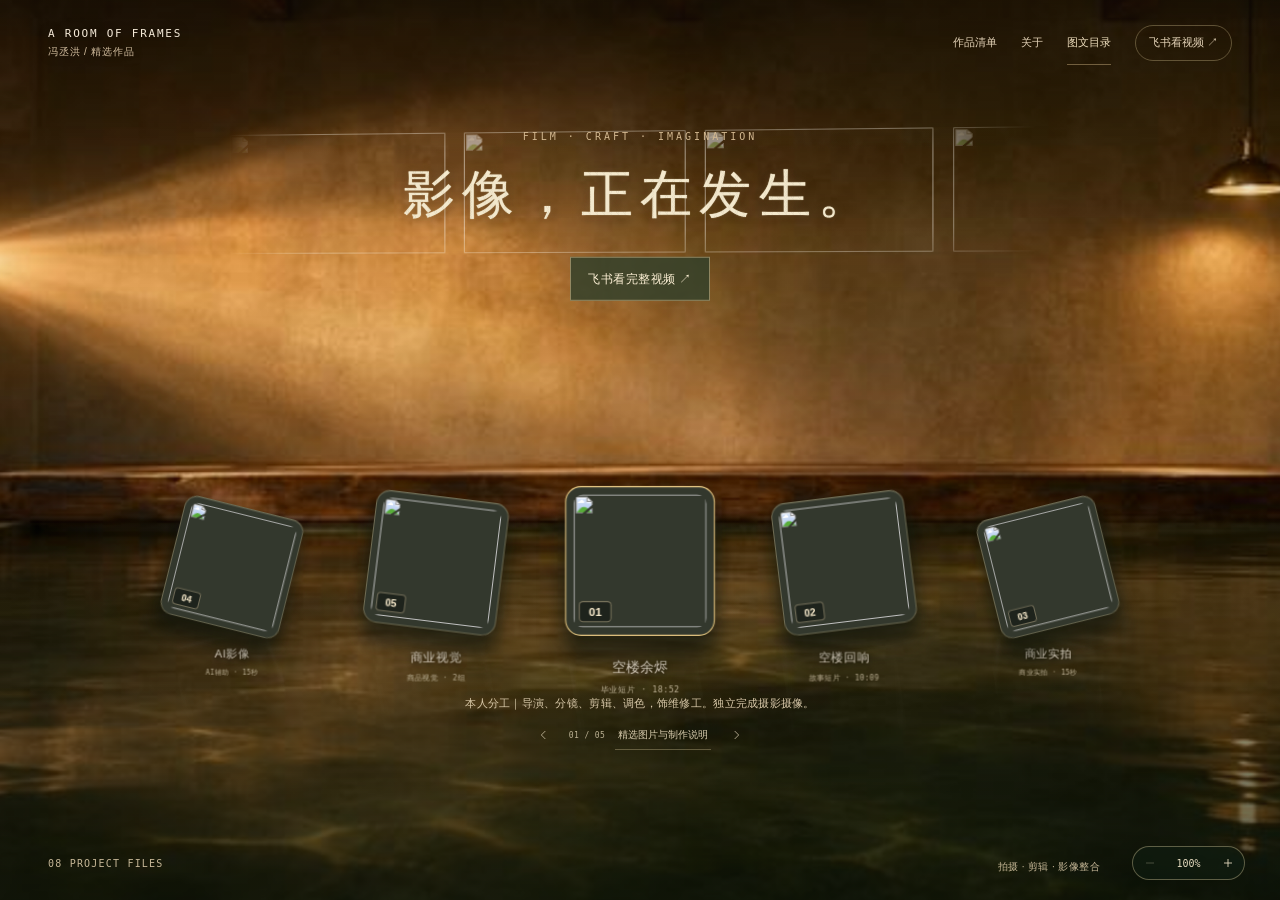
==== commit e2353459: "Keep employment details out of the public portfolio" ====
--- a/index.html
+++ b/index.html
@@ -316,7 +316,7 @@
 function closeViewer(){if(viewer.open)viewer.close();if(restoreFocus&&typeof restoreFocus.focus==='function')restoreFocus.focus();}
 document.querySelector('#close-viewer').addEventListener('click',closeViewer);viewer.addEventListener('cancel',event=>{event.preventDefault();closeViewer();});viewer.addEventListener('click',event=>{if(event.target===viewer){const r=viewer.getBoundingClientRect();if(event.clientX<r.left||event.clientX>r.right||event.clientY<r.top||event.clientY>r.bottom)closeViewer();}});
 
-</script><script src="room.js?v=20261121-embers-first"></script><script data-source="projection.js?v=12r3">
+</script><script src="room.js?v=20261121-portfolio"></script><script data-source="projection.js?v=12r3">
 /* The light carries real stills; full films remain at the Feishu entry. */
 (() => {
   'use strict';
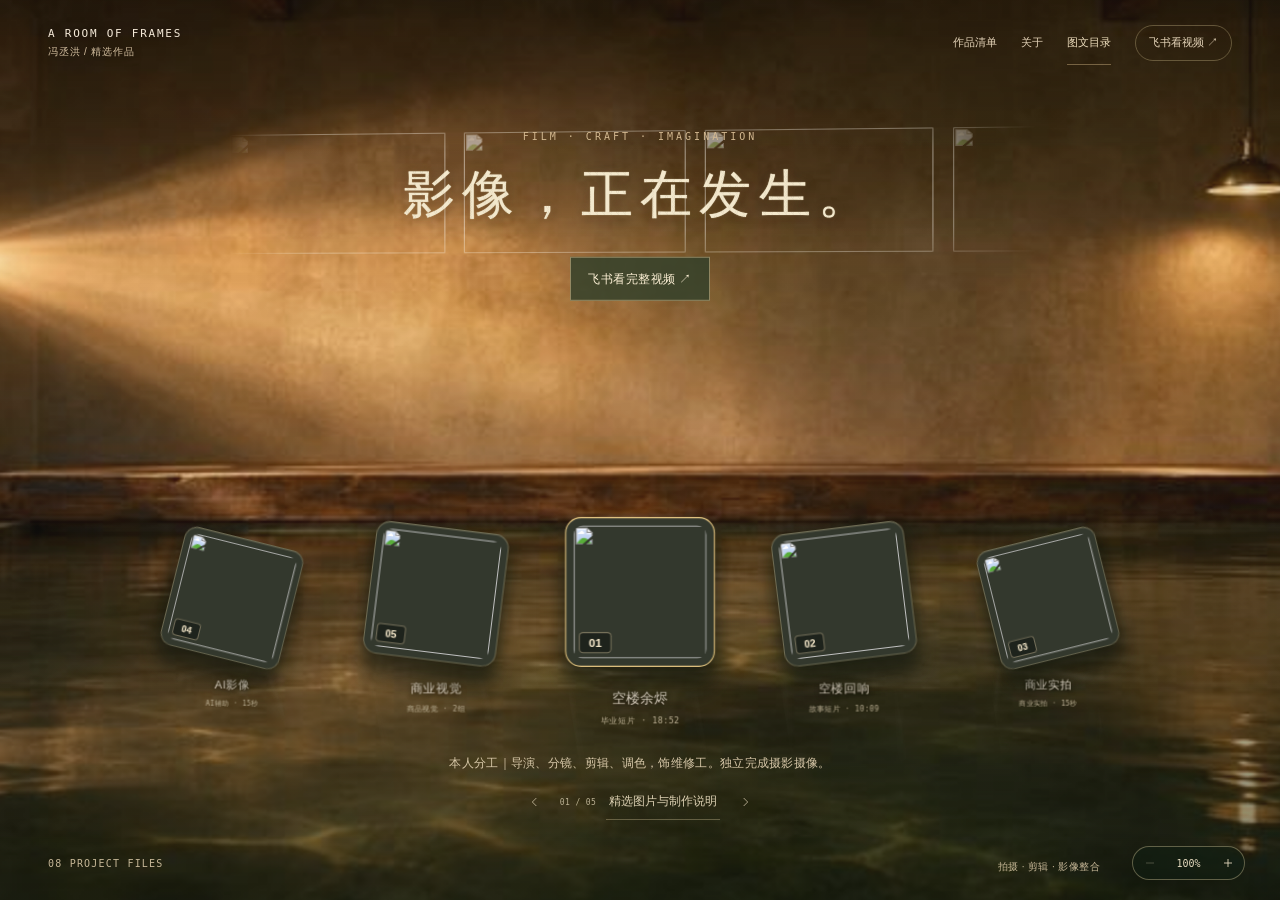
==== commit 2a7df51d: "Refine screening room lighting and responsive layout" ====
--- a/index.html
+++ b/index.html
@@ -110,16 +110,46 @@
 /* Match the photographed shade opening (about 78 x 8 source pixels), not a bulb sphere. */
 .lamp-source-halo{position:absolute;left:20%;top:76%;width:60%;height:8%;border-radius:50%;background:radial-gradient(ellipse,#f3d8a580 0%,#e9c68142 45%,transparent 76%);filter:blur(.4px);opacity:0;transition:opacity .3s ease;pointer-events:none}
 .studio-lamp-switch:hover .lamp-source-halo{opacity:.4}
-.room[data-light-mode='cool'] .lamp-source-halo{background:radial-gradient(ellipse,#d8f7efb8 0%,#8ac9bf85 42%,transparent 77%);opacity:.85}
-.studio-lamp-wash{position:absolute;inset:0;z-index:1;pointer-events:none;opacity:0;background:radial-gradient(ellipse var(--lamp-wash-width,130px) var(--lamp-wash-height,220px) at var(--lamp-wall-x,89%) var(--lamp-spill-y,35%),#327e7f50,transparent 76%),radial-gradient(ellipse var(--lamp-pool-width,145px) var(--lamp-pool-height,65px) at var(--lamp-wall-x,89%) var(--lamp-pool-y,85%),#53a3a538,transparent 80%);mask-image:linear-gradient(180deg,transparent 0,transparent calc(var(--lamp-wall-y,20%) - 5px),#000 calc(var(--lamp-wall-y,20%) + 12px),#000 100%);-webkit-mask-image:linear-gradient(180deg,transparent 0,transparent calc(var(--lamp-wall-y,20%) - 5px),#000 calc(var(--lamp-wall-y,20%) + 12px),#000 100%);mix-blend-mode:color;transition:opacity .9s ease}
-.room[data-light-mode='cool'] .studio-lamp-wash{opacity:1}
+/* Regrade the photographed pool of light without flattening the wall texture. */
+.room[data-light-mode='cool'] .lamp-source-halo{
+  background:radial-gradient(ellipse,#ebf7ee 12%,#cfebe0 51%,#b4ddd39e 72%,transparent 96%);
+  opacity:.9;
+}
+.studio-lamp-wash{
+  position:absolute;inset:0;z-index:1;pointer-events:none;
+  --wall-mask:radial-gradient(ellipse var(--lamp-wash-width) var(--lamp-wash-height) at var(--lamp-spill-x) var(--lamp-spill-y),#000c 0%,#000a 18%,#0008 34%,#0004 54%,#0002 73%,#0001 85%,transparent 100%);
+  --pool-mask:radial-gradient(ellipse var(--lamp-pool-width) var(--lamp-pool-height) at var(--lamp-wall-x) var(--lamp-pool-y),#0006 0%,#0004 32%,#0002 62%,transparent 100%);
+  --spill-cutoff:linear-gradient(180deg,transparent calc(var(--lamp-wall-y) - 16px),#0005 calc(var(--lamp-wall-y) + 8px),#000 calc(var(--lamp-wall-y) + 52px));
+}
+.studio-lamp-wash::before,.studio-lamp-wash::after{
+  content:'';position:absolute;inset:0;opacity:0;transition:opacity .7s ease;
+}
+.studio-lamp-wash::before{
+  background:radial-gradient(ellipse var(--lamp-wash-width) var(--lamp-wash-height) at var(--lamp-spill-x) var(--lamp-spill-y),#aac9bf29,#a4c7b918 44%,#a7c8ba09 73%,transparent 100%);
+  -webkit-backdrop-filter:saturate(.24) hue-rotate(112deg) brightness(1.06);
+  backdrop-filter:saturate(.24) hue-rotate(112deg) brightness(1.06);
+  -webkit-mask-image:var(--wall-mask),var(--spill-cutoff);
+  mask-image:var(--wall-mask),var(--spill-cutoff);
+  -webkit-mask-composite:source-in;
+  mask-composite:intersect;
+}
+.studio-lamp-wash::after{
+  background:#83aca01a;
+  -webkit-backdrop-filter:saturate(.58) hue-rotate(106deg) brightness(1.025);
+  backdrop-filter:saturate(.58) hue-rotate(106deg) brightness(1.025);
+  -webkit-mask-image:var(--pool-mask);
+  mask-image:var(--pool-mask);
+}
+.room[data-light-mode='cool'] .studio-lamp-wash::before,
+.room[data-light-mode='cool'] .studio-lamp-wash::after{opacity:1}
+.studio-lamp-wash.is-mobile-wash::after{display:none}
 .lamp-mobile-art{display:none}
 .studio-sr-only{position:absolute!important;width:1px!important;height:1px!important;padding:0!important;overflow:hidden!important;clip-path:inset(50%)!important;white-space:nowrap!important;border:0!important}
 .studio-motion-paused .room-backdrop,.studio-motion-paused .room-heading,.studio-motion-paused .object-reflection,.studio-motion-paused .object-reflection img{transition:none!important}
 @media(max-width:900px){.memory-projection{left:13%;width:65%;opacity:.57}}
 @media(max-width:650px){.memory-projection{left:7%;width:86%;opacity:.48;transform:skewY(-.4deg)}.memory-projection-strip{gap:10px;padding-right:10px}.studio-lamp-switch.is-mobile-lamp{border-radius:0;outline-offset:0;overflow:visible}.lamp-mobile-art{display:block;position:absolute;top:var(--mobile-art-top,-92px);left:0;width:100%;height:var(--mobile-art-height,132.82px);pointer-events:none;background:var(--room-photo) 88.5621% 0/1177.4648% 409.1304% no-repeat,var(--room-photo-fallback) 88.5621% 0/1177.4648% 409.1304% no-repeat;mask-image:linear-gradient(90deg,transparent,#000 17%,#000 83%,transparent);-webkit-mask-image:linear-gradient(90deg,transparent,#000 17%,#000 83%,transparent)}.studio-lamp-switch.is-mobile-lamp .lamp-source-halo{left:23.24%;top:var(--mobile-glow-top,31.58px);width:53.52%;height:var(--mobile-glow-height,4.62px)}}
 
-@media(prefers-reduced-motion:reduce){.memory-projection-track{animation:none!important;transform:none!important}.studio-lamp-wash,.lamp-source-halo{transition:none}.memory-projection{opacity:.52}}
+@media(prefers-reduced-motion:reduce){.memory-projection-track{animation:none!important;transform:none!important}.studio-lamp-wash::before,.studio-lamp-wash::after,.lamp-source-halo{transition:none}.memory-projection{opacity:.52}}
 
 </style><style data-source="studio-controls.css?v=12r3">
 /* Preserve the v10 room; only the work-selection band gains a shallow arc. */
@@ -167,6 +197,30 @@
 .studio-motion-paused.studio-enhanced .room-dock>.object:hover,.studio-motion-paused.studio-enhanced .room-dock>.object:focus-visible,.studio-reduced-motion.studio-enhanced .room-dock>.object:hover,.studio-reduced-motion.studio-enhanced .room-dock>.object:focus-visible{--lift:0px;--pose-angle:var(--angle);--pose-tilt:0deg}
 @media(prefers-reduced-motion:reduce){.studio-enhanced .room-dock>.object:hover,.studio-enhanced .room-dock>.object:focus-visible{--lift:0px;--pose-angle:var(--angle);--pose-tilt:0deg}}
 
+
+/* Lift just the scene shadows and keep the projector's highlight textured. */
+.room-world .room-backdrop{filter:contrast(.92) brightness(1.035) saturate(.92)}
+.room-world::after{
+  background:linear-gradient(180deg,#120c075e 0%,transparent 27%,#15140d1e 57%,#0a130c85 100%);
+}
+
+/* Keep the action row close to the description, with room below the cards. */
+.studio-enhanced .room-dock{top:min(58%,calc(100% - 383px))}
+.studio-selection{width:min(680px,87%)}
+.studio-selected-role{font-size:12px;line-height:1.7;text-wrap:pretty}
+.studio-selection-actions{margin-top:11px}
+.studio-selection .studio-case-detail{font-size:12px;min-height:36px}
+@media(max-width:650px){
+  .room.studio-enhanced{min-height:660px}
+  .studio-enhanced .room-dock{top:min(55%,calc(100% - 340px))}
+  .studio-selected-role{font-size:11px;min-height:0}
+  .studio-selection-actions{margin-top:9px}
+  .studio-selection button{min-height:44px}
+  .studio-selection .studio-case-detail{font-size:11px}
+}
+@media(max-width:360px){
+  .studio-enhanced .room-dock{top:min(51%,calc(100% - 377px))}
+}
 </style><style data-source="chapter-view.css?v=12r3">
 /* An image-led chapter replaces the image dialog; the room remains the entrance. */
 .chapter-view[hidden]{display:none!important}
@@ -316,7 +370,7 @@
 function closeViewer(){if(viewer.open)viewer.close();if(restoreFocus&&typeof restoreFocus.focus==='function')restoreFocus.focus();}
 document.querySelector('#close-viewer').addEventListener('click',closeViewer);viewer.addEventListener('cancel',event=>{event.preventDefault();closeViewer();});viewer.addEventListener('click',event=>{if(event.target===viewer){const r=viewer.getBoundingClientRect();if(event.clientX<r.left||event.clientX>r.right||event.clientY<r.top||event.clientY>r.bottom)closeViewer();}});
 
-</script><script src="room.js?v=20261121-portfolio"></script><script data-source="projection.js?v=12r3">
+</script><script src="room.js?v=20261121-portfolio"></script><script data-source="projection.js?v=20261121-eight">
 /* The light carries real stills; full films remain at the Feishu entry. */
 (() => {
   'use strict';
@@ -328,35 +382,57 @@
   const dialog = document.querySelector('#viewer');
   if (!room || !world || !backdrop || !heading || !dock) return;
   const reduced = matchMedia('(prefers-reduced-motion: reduce)');
-  const sources = {
-    film: 'assets-narrative/echo-golden-screen.webp',
-    production: 'assets-narrative/embers-0211-atrium.webp',
-    emberReaction: 'assets-narrative/embers-v2-cold-reaction-thumb.webp',
-    emberFire: 'assets-narrative/embers-fire-thumb.webp',
-    red: 'assets-narrative/echo-red-door.webp',
-    warm: 'assets-narrative/echo-purple-lookback.webp',
-    hangxiang: 'preview-assets/beam-hangxiang.webp',
-    yueding: 'preview-assets/beam-yueding.webp',
-    shixianzhiwai: 'preview-assets/beam-shixianzhiwai.webp',
-    real: 'preview-assets/beam-real.webp',
-    tutorial: 'assets/tutorial-poster.jpg',
-    ai: 'preview-assets/beam-ai-person-v13.webp',
-    aiProduct: 'preview-assets/beam-ai-product-v13.webp',
-    aiDetail: 'preview-assets/beam-ai-detail-v13.webp',
-    visual: 'preview-assets/beam-visual.webp',
-    cakePearl: 'assets/cake-pearl.jpg',
-    jewelry: 'assets-v12/bracelet-clear-macro-thumb.webp'
-  };
-  const sets = {
-    film: ['film', 'red', 'warm'],
-    production: ['production', 'emberReaction', 'emberFire'],
-    real: ['real', 'tutorial'],
-    ai: ['ai', 'aiProduct', 'aiDetail'],
-    visual: ['cakePearl', 'visual', 'jewelry'],
-    hangxiang: ['hangxiang'],
-    yueding: ['yueding'],
-    shixianzhiwai: ['shixianzhiwai'],
-    all: ['production', 'film', 'hangxiang', 'yueding', 'shixianzhiwai', 'visual']
+  const reels = {
+    production: [
+      ["preview-assets/reel/reel-embers-01-animated-ring.webp", "片头动画中的火环"],
+      ["preview-assets/reel/reel-embers-02-old-report.webp", "旧报纸上的校园火灾线索"],
+      ["preview-assets/reel/reel-embers-03-cold-doorway.webp", "冷白门口的四人"],
+      ["preview-assets/reel/reel-embers-04-red-door-motion.webp", "从背后看向半开的红门"],
+      ["preview-assets/reel/reel-embers-05-blue-passage.webp", "走近冷色过道的黑衣人物"],
+      ["preview-assets/reel/reel-embers-06-teal-confrontation.webp", "青灰墙前的对峙"],
+      ["preview-assets/reel/reel-embers-07-screen-reveal.webp", "暗室监视屏里的三人"],
+      ["preview-assets/reel/reel-embers-08-sunlit-stairs.webp", "日光斜照下走下楼梯的两人"]
+    ],
+    film: [
+      ["preview-assets/reel/reel-echo-01-lab-box.webp", "白大褂人物与纸盒"],
+      ["preview-assets/reel/reel-echo-02-stair-ensemble.webp", "楼梯间四人群像"],
+      ["preview-assets/reel/reel-echo-03-window-light.webp", "窗框与冷色窗光空镜"],
+      ["preview-assets/reel/reel-echo-04-room-trio.webp", "冷色室内三人探索"],
+      ["preview-assets/reel/reel-echo-05-period-portrait.webp", "旧时服装男子近景"],
+      ["preview-assets/reel/reel-echo-06-writing-insert.webp", "旗袍人物执笔书写特写"],
+      ["preview-assets/reel/reel-echo-07-telephone-profile.webp", "旗袍人物接听电话侧像"],
+      ["preview-assets/reel/reel-echo-08-photograph-insert.webp", "双手持旧照片物证特写"]
+    ],
+    real: [
+      ["preview-assets/reel/reel-real-01-kit-lift.webp", "镜前举起睫毛套盒"],
+      ["preview-assets/reel/reel-real-02-select-cluster.webp", "从睫毛排中夹取单簇"],
+      ["preview-assets/reel/reel-real-03-tilt-tray.webp", "翻转套盒展示商品内托"],
+      ["preview-assets/reel/reel-real-04-apply-cluster.webp", "在练习模型上贴合睫毛"],
+      ["preview-assets/reel/reel-real-05-brush-lashes.webp", "用睫毛刷整理睫毛走向"],
+      ["preview-assets/reel/reel-real-06-before-after.webp", "睫毛贴合前后对照"],
+      ["preview-assets/reel/reel-real-07-detail-result.webp", "近看练习纸上的睫毛成形"],
+      ["preview-assets/reel/reel-real-08-show-result.webp", "手持圆形模型展示完成效果"]
+    ],
+    ai: [
+      ["preview-assets/reel/reel-ai-01-before-makeup.webp", "上妆前的眼部近景"],
+      ["preview-assets/reel/reel-ai-02-closed-kit.webp", "手触桌面合上的粉色套盒"],
+      ["preview-assets/reel/reel-ai-03-side-face.webp", "窗边妆容侧脸"],
+      ["preview-assets/reel/reel-ai-04-open-kit.webp", "打开展开的睫毛盒"],
+      ["preview-assets/reel/reel-ai-05-face-reveal.webp", "室内妆容人物中景"],
+      ["preview-assets/reel/reel-ai-06-tweezer.webp", "镊子从梳排夹取"],
+      ["preview-assets/reel/reel-ai-07-after-makeup.webp", "睫毛成形后的眼部特写"],
+      ["preview-assets/reel/reel-ai-08-show-kit.webp", "人物举盒展示妆容和商品"]
+    ],
+    visual: [
+      ["preview-assets/reel/reel-visual-01-rose-ring.webp", "麦屿青甜·玫瑰花环"],
+      ["preview-assets/reel/reel-visual-02-violet-satin.webp", "Pulse&Stones·紫晶与缎面"],
+      ["preview-assets/reel/reel-visual-03-blue-wave.webp", "麦屿青甜·风生水起"],
+      ["preview-assets/reel/reel-visual-04-paired-still-life.webp", "Pulse&Stones 暖粉台面"],
+      ["preview-assets/reel/reel-visual-05-chocolate-dessert.webp", "麦屿青甜·巧克力浓情"],
+      ["preview-assets/reel/reel-visual-06-shell-display.webp", "Snowdrift Bloom·贝壳与珠串"],
+      ["preview-assets/reel/reel-visual-07-berry-petals.webp", "麦屿青甜·莓好花语"],
+      ["preview-assets/reel/reel-visual-08-grape-bloom.webp", "麦屿青甜·青提花屿"]
+    ]
   };
   let manualPaused = false;
   let inView = true;
@@ -396,12 +472,12 @@
   lightStatus.setAttribute('aria-live', 'polite');
   world.append(lightStatus);
 
-  const frameNames = { production: '《空楼余烬》', emberReaction: '《空楼余烬》 · 13:10', emberFire: '《空楼余烬》 · 10:23', film: '《空楼回响》', red: '《空楼回响》· 红色门框', warm: '《空楼回响》· 紫光回望', hangxiang: '《航向》', yueding: '《约定》', shixianzhiwai: '《视线之外》', real: '商业实拍·开箱', tutorial: '商业实拍·步骤教程', ai: 'AI影像·人物与商品', aiProduct: 'AI影像·商品操作', aiDetail: 'AI影像·眼妆细节', visual: '商业视觉·鲜果蛋糕', cakePearl: '商业视觉·珍珠蛋糕', jewelry: '商业视觉·饰品' };
-  const caseFor = name => name === 'emberReaction' || name === 'emberFire' ? 'production' : name === 'red' || name === 'warm' ? 'film' : name === 'jewelry' || name === 'cakePearl' ? 'visual' : name === 'aiProduct' || name === 'aiDetail' ? 'ai' : name === 'tutorial' ? 'real' : name;
+  const boardNames = {
+    production: '《空楼余烬》', film: '《空楼回响》', real: '商业实拍', ai: 'AI影像', visual: '商业视觉'
+  };
 
   function fill(key) {
-    current = Object.hasOwn(sets, key) ? key : 'all';
-    ribbon.dataset.case = current;
+    current = Object.hasOwn(reels, key) ? key : 'production';
     room.dataset.projectionCase = current;
     stripSignature = '';
     requestLayout();
@@ -421,18 +497,18 @@
   }
 
   function coverRibbon(frameWidth) {
-    const sequence = sets[current] || sets.all;
+    const sequence = reels[current];
     const gap = world.offsetWidth <= 650 ? 10 : 18;
     const width = Math.max(1, ribbon.clientWidth || world.offsetWidth * .6);
     const pitch = frameWidth + gap;
-    // Each identical group must cover the entire viewport plus one frame.
-    // Two complete groups can then translate by exactly half the track width
-    // without revealing an empty end, including categories with one image.
+    // The animation advances over whole sequences before wrapping, even at wide viewports.
+    // The second strip continues the first through the wrap and is hidden from assistive technology.
     const cycles = Math.max(1, Math.ceil((width + pitch) / (sequence.length * pitch)));
-    const signature = `${current}:${cycles}:${sequence.join(',')}`;
+    const signature = `${current}:${cycles}`;
     const groupWidth = cycles * sequence.length * pitch;
     track.style.setProperty('--memory-duration', `${Math.max(20, groupWidth / 30).toFixed(2)}s`);
     ribbon.dataset.coverageFrames = String(cycles * sequence.length);
+    ribbon.dataset.uniqueFrames = String(sequence.length);
     if (signature === stripSignature) return;
     stripSignature = signature;
     track.replaceChildren();
@@ -441,29 +517,30 @@
       strip.className = 'memory-projection-strip';
       if (copy > 0) strip.setAttribute('aria-hidden', 'true');
       for (let index = 0; index < cycles * sequence.length; index++) {
-        const name = sequence[index % sequence.length];
+        const [url, caption] = sequence[index % sequence.length];
         const frame = document.createElement('button');
         frame.type = 'button';
         frame.className = 'memory-frame';
-        frame.dataset.case = caseFor(name);
-        frame.setAttribute('aria-label', `选择${frameNames[name] || '作品'}，暂停胶片1秒`);
+        frame.dataset.case = current;
+        frame.setAttribute('aria-label', `${boardNames[current]}：${caption}，暂停胶片1秒`);
         frame.title = '点击暂停1秒';
         frame.tabIndex = copy === 0 && index < sequence.length ? 0 : -1;
         frame.addEventListener('click', () => {
-          document.dispatchEvent(new CustomEvent('studio:request-selection', { detail: { key: caseFor(name) } }));
+          document.dispatchEvent(new CustomEvent('studio:request-selection', { detail: { key: frame.dataset.case } }));
           pauseBriefly();
         });
         const image = document.createElement('img');
-        image.src = sources[name];
+        image.src = url;
         image.alt = '';
         image.decoding = 'async';
         image.draggable = false;
-        image.dataset.still = name;
+        image.dataset.still = url.slice(url.lastIndexOf('/') + 1);
         frame.append(image);
         strip.append(frame);
       }
       track.append(strip);
     }
+    ribbon.dataset.case = current;
     syncMotion();
   }
 
@@ -508,6 +585,7 @@
     if (lamp.parentNode !== lampPlane) lampPlane.append(lamp);
     if (wash.parentNode !== lampPlane) lampPlane.append(wash);
     lamp.classList.toggle('is-mobile-lamp', isNarrow);
+    wash.classList.toggle('is-mobile-wash', isNarrow);
     if (isNarrow) {
       // Keep the complete ceiling cord as non-interactive artwork. Only the
       // shade is a hit target, so its center stays below the navigation bar.
@@ -542,10 +620,11 @@
     }
     wash.style.setProperty('--lamp-wall-x', `${cx.toFixed(2)}px`);
     wash.style.setProperty('--lamp-wall-y', `${cy.toFixed(2)}px`);
-    wash.style.setProperty('--lamp-spill-y', `${(cy + (isNarrow ? 110 : 125 * imageScale)).toFixed(2)}px`);
-    wash.style.setProperty('--lamp-pool-y', `${(isNarrow ? world.offsetHeight * .85 : imageTop + 790 * imageScale).toFixed(2)}px`);
-    wash.style.setProperty('--lamp-wash-width', `${(isNarrow ? 112 : 155 * imageScale).toFixed(2)}px`);
-    wash.style.setProperty('--lamp-wash-height', `${(isNarrow ? 240 : 260 * imageScale).toFixed(2)}px`);
+    wash.style.setProperty('--lamp-spill-x', `${(cx - (isNarrow ? 27 : 36 * imageScale)).toFixed(2)}px`);
+    wash.style.setProperty('--lamp-spill-y', `${(cy + (isNarrow ? 78 : 98 * imageScale)).toFixed(2)}px`);
+    wash.style.setProperty('--lamp-pool-y', `${(imageTop + 765 * imageScale).toFixed(2)}px`);
+    wash.style.setProperty('--lamp-wash-width', `${(isNarrow ? 199 : 325 * imageScale).toFixed(2)}px`);
+    wash.style.setProperty('--lamp-wash-height', `${(isNarrow ? 226 : 302 * imageScale).toFixed(2)}px`);
     wash.style.setProperty('--lamp-pool-width', `${(isNarrow ? 105 : 170 * imageScale).toFixed(2)}px`);
     wash.style.setProperty('--lamp-pool-height', `${(isNarrow ? 58 : 75 * imageScale).toFixed(2)}px`);
     coverRibbon(frameWidth);
@@ -725,6 +804,7 @@
   function updateGeometry() {
     const width = room.getBoundingClientRect().width;
     const spacing = small.matches ? Math.min(108, width * 0.282) : Math.min(204, width * 0.162);
+    let captionBottom = 0;
     cards.forEach((card, index) => {
       const distance = circularDistance(index);
       const magnitude = Math.abs(distance);
@@ -734,14 +814,23 @@
       card.dataset.current = String(isSelected);
       card.dataset.arcHidden = String(hiddenAtWidth);
       card.style.setProperty('--arc-x', `${(distance * spacing).toFixed(2)}px`);
-      card.style.setProperty('--arc-y', `${(magnitude * (small.matches ? 16 : 10)).toFixed(2)}px`);
+      const cardY = magnitude * (small.matches ? 16 : 10);
+      const cardScale = isSelected ? 1.055 : small.matches ? 0.82 : magnitude === 1 ? 0.94 : 0.86;
+      card.style.setProperty('--arc-y', `${cardY}px`);
       card.style.setProperty('--arc-angle', `${(distance * -7).toFixed(2)}deg`);
-      card.style.setProperty('--arc-scale', String(isSelected ? 1.055 : (small.matches ? 0.82 : magnitude === 1 ? 0.94 : 0.86)));
+      card.style.setProperty('--arc-scale', String(cardScale));
+      const caption = card.querySelector('.object-sub');
+      if (!hiddenAtWidth && caption) {
+        const bottom = card.offsetTop + cardY + (caption.offsetTop + caption.offsetHeight) * cardScale;
+        captionBottom = Math.max(captionBottom, bottom);
+      }
       card.style.setProperty('--arc-depth', String(5 - magnitude));
       card.setAttribute('aria-current', String(isSelected));
       card.setAttribute('aria-hidden', String(hiddenAtWidth));
       card.tabIndex = isSelected ? 0 : -1;
     });
+    const gap = small.matches ? 21 : 26;
+    selection.style.top = `${Math.ceil(dock.offsetTop + captionBottom + gap)}px`;
   }
   function select(index, focusCard = false) {
     selected = (index + cards.length) % cards.length;
@@ -923,6 +1012,7 @@
   else if (typeof reduced.addListener === 'function') reduced.addListener(onReducedChange);
   onReducedChange();
   select(0);
+  if (document.fonts) document.fonts.ready.then(updateGeometry);
   paintView();
 })();
 
